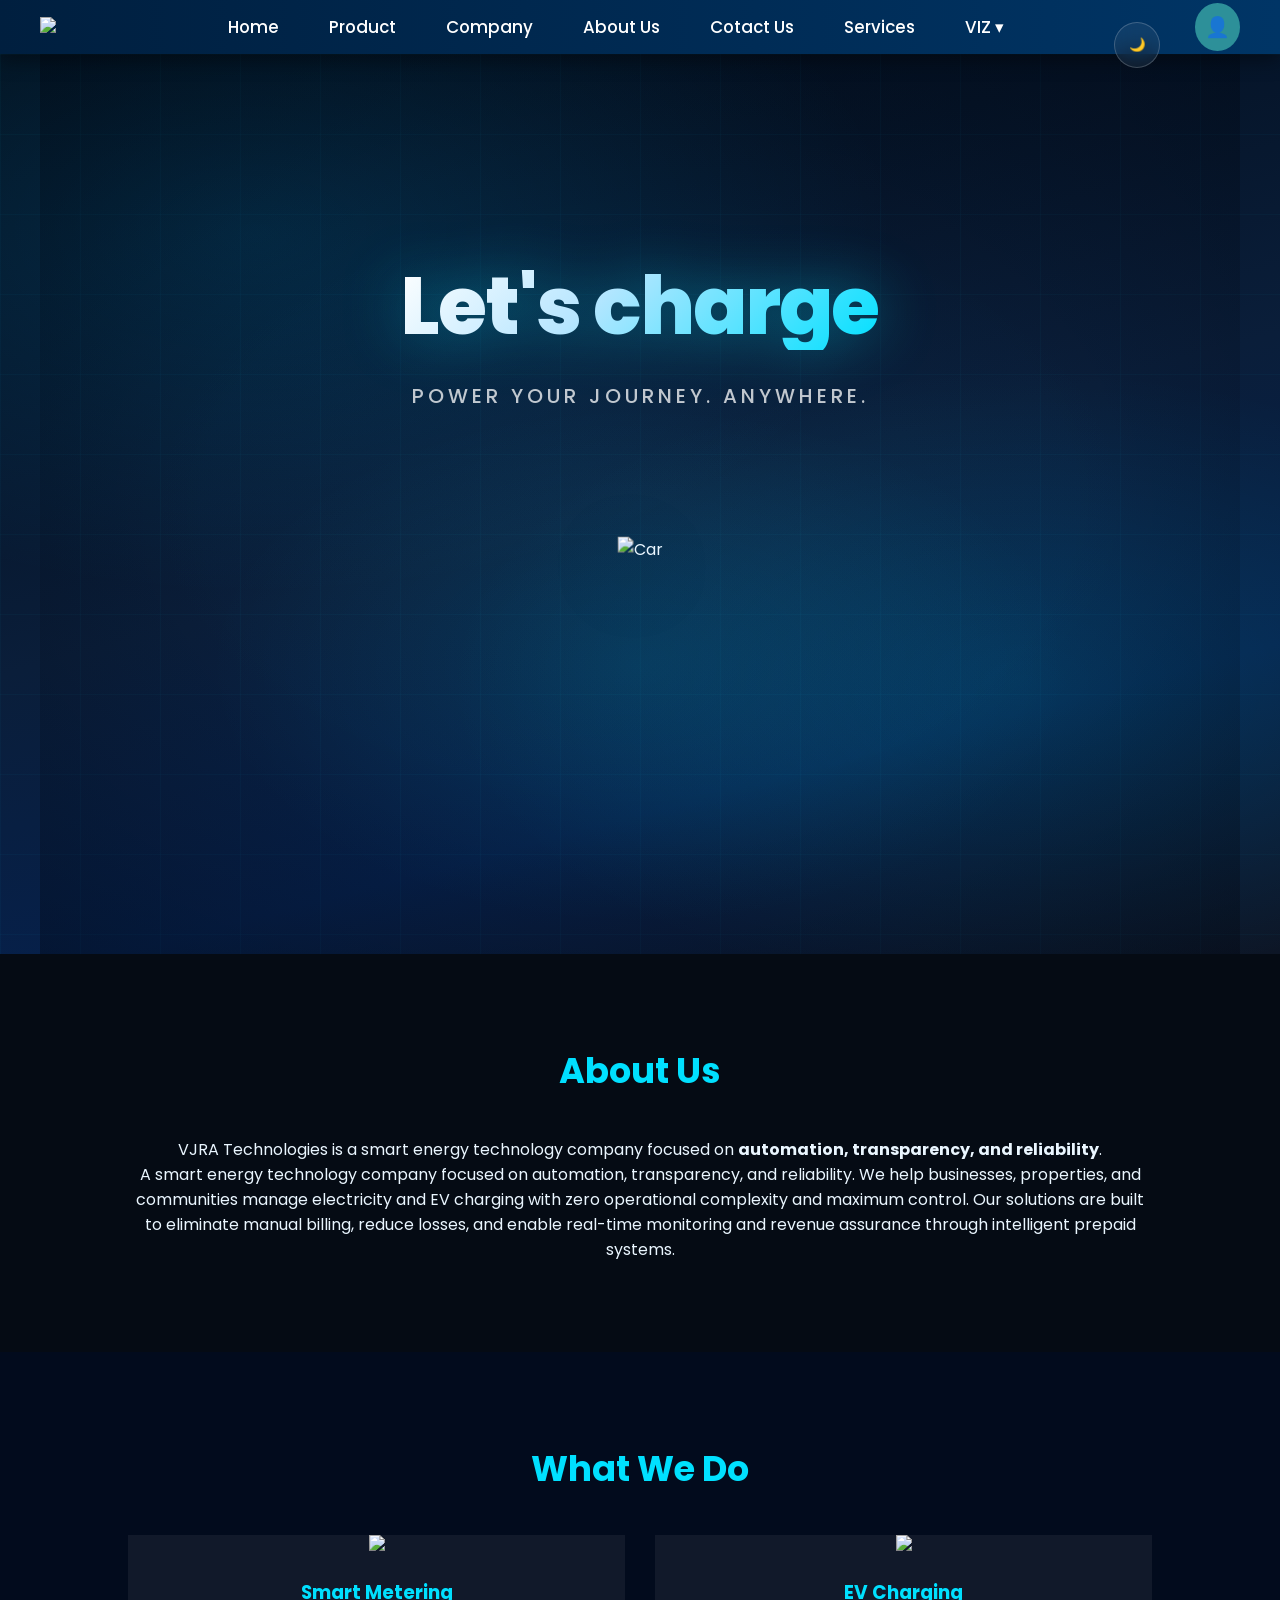
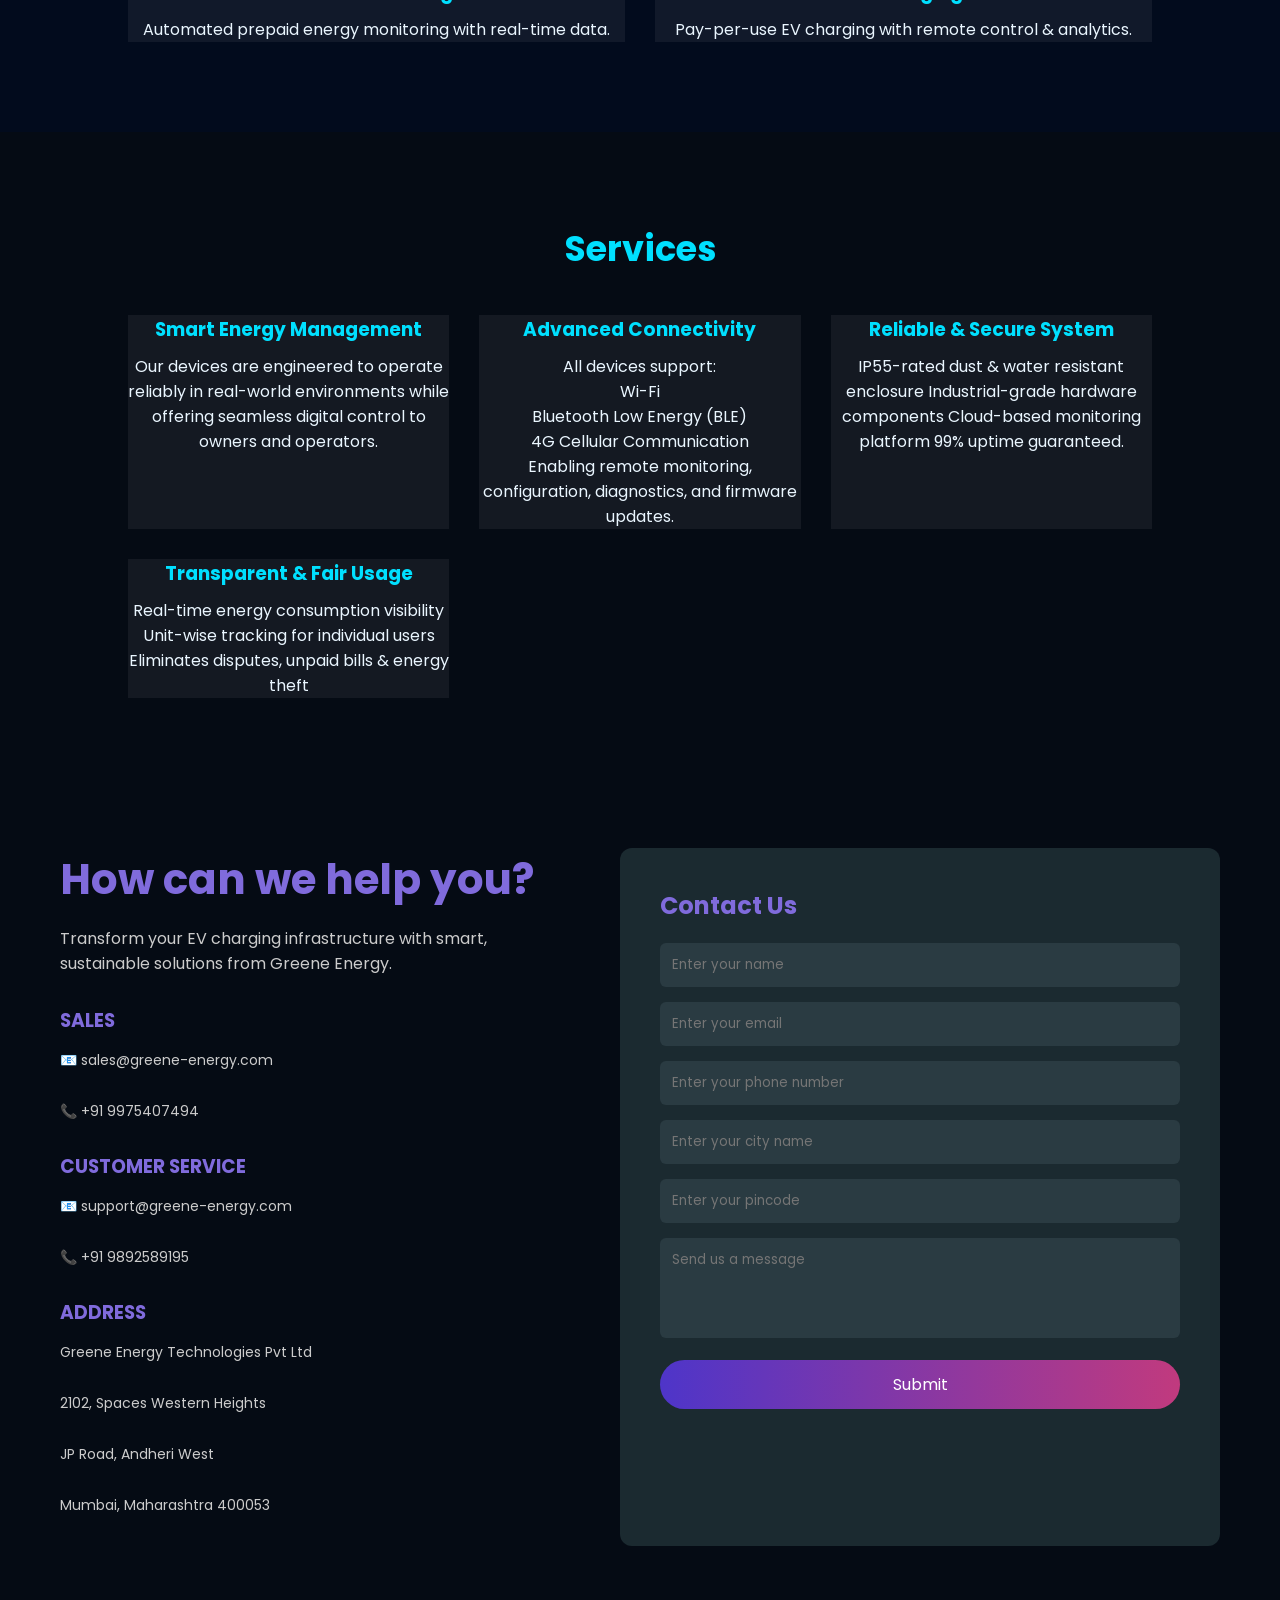
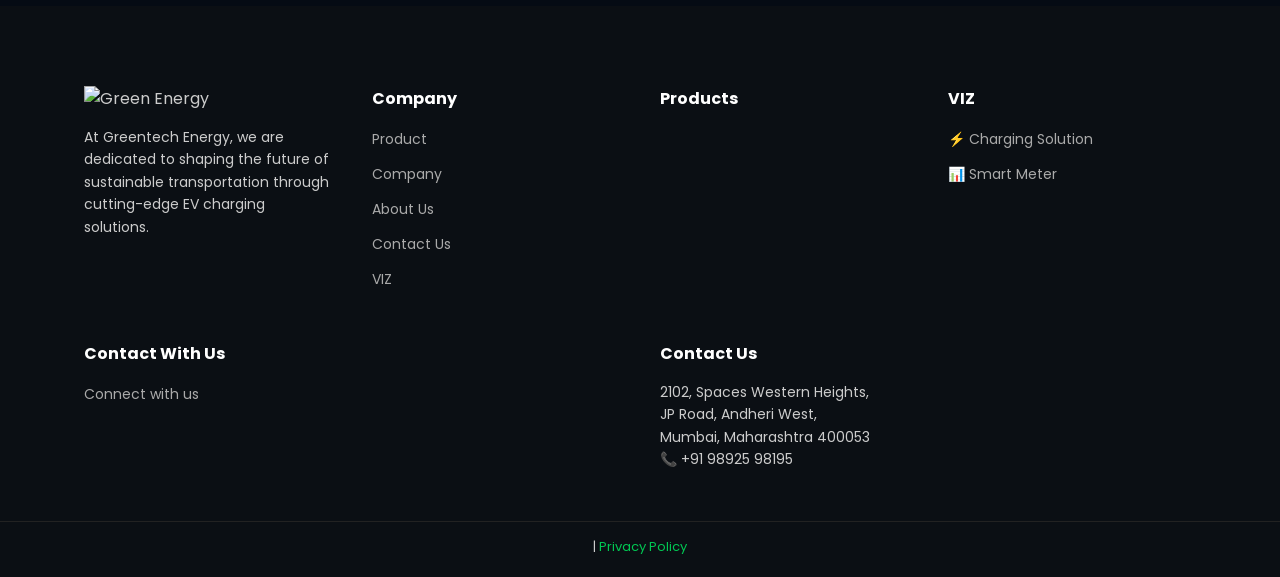
==== index.html @ e070938b "Add files via upload" ====
<!DOCTYPE html>
<html lang="en">
<head>
  <meta charset="UTF-8">
  <title>VJRA Technologies</title>
  <meta name="viewport" content="width=device-width, initial-scale=1.0">
  
  <link href="https://fonts.googleapis.com/css2?family=Poppins:wght@300;400;600;700&display=swap" rel="stylesheet">
  <link rel="stylesheet" href="style.css">
</head>
<body>

<!-- HERO -->
<nav class="navbar">
  <div class="nav-left">
    <a href="index.html"><img src="./assets/logo.png" class="logo" > </a>

    <!-- MENU MOVED INSIDE nav-left -->
    <ul class="nav-menu">
      <li><a href="index.html">Home</a></li>
      <li><a href="product.html">Product</a></li>
      <li><a href="#">Company</a></li>
      <li><a href="#about">About Us</a></li>
      <li><a href="#contact">Cotact Us</a></li>
      <li><a href="#services">Services</a></li>

      <li class="dropdown">
        <span class="drop-btn">VIZ ▾</span>
        <ul class="dropdown-menu">
          <li><a href="#card">⚡ Charging Solution</a></li>
          <li><a href="#card">📊 Smart Meter</a></li>
        </ul>
      </li>
    </ul>
    <!-- MOBILE HAMBURGER -->
    <div class="mobile-hamburger" id="hamburger">
      <span></span>
      <span></span>
      <span></span>
    </div>

  </div>

    <!-- THEME TOGGLE -->
  <button id="themeToggle" class="theme-toggle">🌙</button>

  <!-- USER -->
  <div class="user-menu">
    <span class="user-icon">👤</span>
    <div class="user-dropdown">
      <a href="login.html">🔐 Login</a>
      <a href="register.html">📝 Register</a>
    </div>
  </div>
</nav>

<!-- HERO: Car from left, stops at center, then "Let's charge" above -->
<section class="hero-charge">
  <div class="hero-charge-inner">
    <h1 class="hero-charge-text">Let's charge</h1>
    <p class="hero-charge-tagline">Power your journey. Anywhere.</p>
    <img src="./assets/bcar.png" alt="Car" class="hero-car-img">
  </div>
</section>

<!-- ABOUT -->
<section class="section animate" id="about">
  <h2>About Us</h2>
  <p>
    VJRA Technologies is a smart energy technology company focused on
    <strong>automation, transparency, and reliability</strong>.
  </p>
  <p>
    A smart energy technology company focused on automation, transparency, and reliability. We help businesses, properties, and communities manage electricity and EV charging with zero operational complexity and maximum control.
Our solutions are built to eliminate manual billing, reduce losses, and enable real-time monitoring and revenue assurance through intelligent prepaid systems.
  </p>
</section>

<!-- what we do -->
<section class="section dark animate">
  <h2>What We Do</h2>

  <div class="card-grid" id="card">

    <div class="card">
      <img src="https://cdn-icons-png.flaticon.com/512/2933/2933921.png">
      <h3>Smart Metering</h3>
      <p>Automated prepaid energy monitoring with real-time data.</p>
    </div>

    <div class="card">
      <img src="https://cdn-icons-png.flaticon.com/512/1048/1048946.png">
      <h3>EV Charging</h3>
      <p>Pay-per-use EV charging with remote control & analytics.</p>
    </div>

    

  </div>
</section>

<!-- services -->
<section class="section animate" id="services">
  <h2>Services</h2>

  <div class="card-grid">

    <div class="card glow">
      <h3>Smart Energy Management</h3>
      <p>Our devices are engineered to operate reliably in real-world environments while offering seamless digital control to owners and operators.</p>
    </div>

    <div class="card glow">
      <h3>Advanced Connectivity</h3>
      <p>All devices support:
<br>Wi-Fi<br>Bluetooth Low Energy (BLE)<br>4G Cellular Communication<br>Enabling remote monitoring, configuration, diagnostics, and firmware updates.</p>
    </div>

    <div class="card glow">
      <h3>Reliable & Secure System</h3>
      <p>IP55-rated dust & water resistant enclosure
Industrial-grade hardware components
Cloud-based monitoring platform
99% uptime guaranteed.</p>
    </div>

    <div class="card glow">
      <h3>Transparent & Fair Usage</h3>
      <p>Real-time energy consumption visibility
Unit-wise tracking for individual users
Eliminates disputes, unpaid bills & energy theft</p>
    </div>

  </div>
</section>


<section class="contact-section" id="contact">
    <div class="left">
        <h1>How can we help you?</h1>
        <p>Transform your EV charging infrastructure with smart, sustainable solutions from Greene Energy.</p>

        <div class="info-box">
            <h3>SALES</h3>
            <p>📧 sales@greene-energy.com</p>
            <p>📞 +91 9975407494</p>
        </div>

        <div class="info-box">
            <h3>CUSTOMER SERVICE</h3>
            <p>📧 support@greene-energy.com</p>
            <p>📞 +91 9892589195</p>
        </div>

        <div class="info-box">
            <h3>ADDRESS</h3>
            <p>Greene Energy Technologies Pvt Ltd</p>
            <p>2102, Spaces Western Heights</p>
            <p>JP Road, Andheri West</p>
            <p>Mumbai, Maharashtra 400053</p>
        </div>
    </div>

    <div class="right">
        <h2>Contact Us</h2>
        <form>
            <input type="text" placeholder="Enter your name">
            <input type="email" placeholder="Enter your email">
            <input type="text" placeholder="Enter your phone number">
            <input type="text" placeholder="Enter your city name">
            <input type="text" placeholder="Enter your pincode">
            <textarea placeholder="Send us a message"></textarea>
            <button type="submit">Submit</button>
        </form>
    </div>
</section>


<!-- footer -->
 <footer class="footer">
  <div class="footer-container">

    <!-- Company Info -->
    <div class="footer-col">
      <img src="logo.png" alt="Green Energy" class="footer-logo">
      <p>
        At Greentech Energy, we are dedicated to shaping the future of sustainable
        transportation through cutting-edge EV charging solutions.
      </p>
    </div>

    <!-- Company Links -->
    <div class="footer-col">
      <h4>Company</h4>
      <ul>
        <li><a href="#">Product</a></li>
        <li><a href="#">Company</a></li>
        <li><a href="./index.html">About Us</a></li>
        <li><a href="./contactus.html">Contact Us</a></li>
        <li><a href="#">VIZ</a></li>
      </ul>
    </div>

    <!-- Products -->
    <div class="footer-col">
      <h4>Products</h4>
      
    </div>

    <!-- Charging Solutions -->
    <div class="footer-col">
      <h4>VIZ</h4>
      <ul>
        <li><a href="#">⚡ Charging Solution</a></li>
          <li><a href="#">📊 Smart Meter</a></li>
      </ul>
    </div>

    <!-- Partner -->
    <div class="footer-col">
      <h4>Contact With Us</h4>
      <ul>
        <li><a href="./contactus.html">Connect with us</a></li>
      </ul>
    </div> 

    <!-- Contact -->
    <div class="footer-col">
      <h4>Contact Us</h4>
      <p>
        2102, Spaces Western Heights,<br>
        JP Road, Andheri West,<br>
        Mumbai, Maharashtra 400053
      </p>
      <p>📞 +91 98925 98195</p>

      
    </div>

  </div>

  <div class="footer-bottom">
    <p>| <a href="#">Privacy Policy</a></p>
  </div>
</footer>

<script src="script.js"></script>
<script src="navbar.js"></script>
</body>
</html>
---- style.css ----
/* ===== THEME VARIABLES ===== */
:root{
  --bg-main: #050b14;
  --bg-secondary: #020b1d;
  --bg-card: rgba(255,255,255,0.06);
  --text-main: #eaf6ff;
  --accent: #00e0ff;
  --nav-bg: linear-gradient(90deg,#001f3f,#003566);
  --nav-text: #ffffff;
  --footer-bg: #0b0f14;
  --footer-text: #ccc;
  --footer-heading: #ffffff;
  --footer-link: #aaa;
  --footer-link-hover: #00c853;
  --footer-border: #222;
  --contact-bg: transparent;
  --contact-text: #ccc;
  --contact-heading: #806bdc;
  --contact-box-bg: #1b2a30;
  --contact-input-bg: #2a3b42;
  --contact-input-text: #ffffff;
}


body.light{
  --bg-main: #f4f6f8;
  --bg-secondary: #ffffff;
  --bg-card: #ffffff;
  --text-main: #111111;
  --accent: #2d7ef7;
  --nav-bg: #ffffff;
  --nav-text: #111111;
  --footer-bg: #f1f3f5;
  --footer-text: #333;
  --footer-heading: #111;
  --footer-link: #555;
  --footer-link-hover: #2d7ef7;
  --footer-border: #ddd;
  --contact-bg: #f4f6f8;
  --contact-text: #444;
  --contact-heading: #2d7ef7;
  --contact-box-bg: #ffffff;
  --contact-input-bg: #eef2f6;
  --contact-input-text: #111111;

}
*{
  margin:0;
  padding:0;
  box-sizing:border-box;
  font-family:'Poppins',sans-serif;
}

body{
  background: var(--bg-main);
  color: var(--text-main);
}


/* HERO */
.hero{
  height:100vh;
  background:linear-gradient(135deg,#020b1d,#06204a);
}

.navbar{
  position: sticky;
  top: 0;
  z-index: 1000;
  padding: 12px 40px;
  display: flex;
  align-items: center;
  justify-content: space-between;
  background: var(--nav-bg);
   box-shadow: 0 6px 20px rgba(0,0,0,0.4);
}         

  
.nav-left{
  display:flex;
  align-items:center;
  gap:150px;   /* clean spacing between logo & menu */
}


/* LOGO */
.logo{
  height:60px;   /* reduced */
}
.nav-menu{
  list-style:none;
  display:flex;
  gap:50px;
  margin-left:22px;   
  align-items:center;
}

/* LINKS */

.nav-menu li a,
.drop-btn{
  color: var(--nav-text);
  text-decoration: none;
 font-size:1.05rem;
  font-weight:500;
 padding:8px 0; 
  transition:color 0.3s ease;
}

.nav-menu li a:hover,
.drop-btn:hover{
  color: var(--accent);
}


/* DROPDOWN */
.dropdown{
  position:relative;
}

.dropdown-menu{
  position:absolute;
  top:34px;
  left:0;
  background:rgba(0,0,0,0.75);
  backdrop-filter:blur(15px);
  border-radius:12px;
  padding:12px 0;
  width:220px;
  opacity:0;
  transform:translateY(10px);
  pointer-events:none;
  transition:0.4s ease;
}

.dropdown-menu li a{
  color: var(--nav-text);
 text-decoration:none;
}

.dropdown-menu li a:hover{
  color:#00e0ff;
}


.dropdown:hover .dropdown-menu{
  opacity:1;
  transform:translateY(0);
  pointer-events:auto;
}

/* TOGGLE BUTTON */
.theme-toggle {
  position: fixed;
  top: 22px;
  right: 120px;
  width: 46px;
  height: 46px;
  border-radius: 50%;
  background: var(--bg-card);
  backdrop-filter: blur(12px);
  border: 1px solid rgba(255,255,255,0.2);
  display: flex;
  align-items: center;
  justify-content: center;
  cursor: pointer;
  z-index: 2000;
  transition: 0.35s ease;
}

/* ICON STYLE */
.theme-toggle i {
  font-size: 20px;
  color: var(--accent);
  transition: 0.35s ease;
}

/* HOVER EFFECT */
.theme-toggle:hover {
  transform: scale(1.1);
  box-shadow: 0 0 18px rgba(0,224,255,0.6);
}

/* LIGHT MODE LOOK */
body.light .theme-toggle {
  background: #ffffff;
  border: 1px solid #ddd;
}

body.light .theme-toggle i {
  color: #2d7ef7;
}



/* USER LOGIN */
.user-menu{
  
  position:relative;
}

.user-icon{
  font-size:20px;
  cursor:pointer;
  color: var(--accent);
                 /* HIGH contrast */
  background:rgb(45, 144, 153);
  padding:10px;
  border-radius:50%;
  transition:0.3s ease;
}

.user-icon:hover{
  background:rgba(0,224,255,0.35);
  transform:scale(1.1);
}


.user-dropdown{
  position:absolute;
  right:0;
  top:38px;
  background:rgba(0, 0, 0, 0.75);
  backdrop-filter:blur(15px);
  border-radius:14px;
  padding:10px 0;
  width:160px;
  opacity:0;
  transform:scale(0.9);
  pointer-events:none;
  transition:0.35s ease;
}

.user-dropdown a{
  display:block;
  padding:10px 20px;
  color:#fff;
  text-decoration:none;
}

.user-dropdown a:hover{
  background:rgba(0,224,255,0.15);
}

/* ACTIVE LOGIN */
.user-menu.active .user-dropdown {
  opacity: 1;
  transform: scale(1);
  pointer-events: auto;
}

/* ================= HERO CAROUSEL ================= */
.hero-carousel {
  position: relative;
  height: 100vh;               /* Full immersive view */
  overflow: hidden;
  background: #000;
}

/* HERO: Car from left → center, then "Let's charge" above */
.hero-charge {
  position: relative;
  height: 100vh;
  min-height: 400px;
  background:
    linear-gradient(165deg, #030d1a 0%, #051428 25%, #0a1e3a 50%, #06204a 75%, #0d1525 100%);
  overflow: hidden;
  display: flex;
  align-items: center;
  justify-content: center;
}

/* Subtle grid texture */
.hero-charge::before {
  content: "";
  position: absolute;
  inset: 0;
  background-image:
    linear-gradient(rgba(0, 224, 255, 0.03) 1px, transparent 1px),
    linear-gradient(90deg, rgba(0, 224, 255, 0.03) 1px, transparent 1px);
  background-size: 80px 80px;
  pointer-events: none;
}

/* Soft glowing orbs */
.hero-charge::after {
  content: "";
  position: absolute;
  inset: 0;
  background:
    radial-gradient(ellipse 100% 80% at 20% 20%, rgba(0, 180, 255, 0.15) 0%, transparent 50%),
    radial-gradient(ellipse 90% 70% at 80% 70%, rgba(0, 224, 255, 0.12) 0%, transparent 50%),
    radial-gradient(ellipse 70% 60% at 50% 50%, rgba(34, 120, 180, 0.08) 0%, transparent 55%);
  pointer-events: none;
}

/* Extra glow layer – animated pulse (behind content) */
.hero-charge .hero-charge-inner::before {
  content: "";
  position: absolute;
  width: 120%;
  height: 120%;
  left: -10%;
  top: -10%;
  background: radial-gradient(ellipse 50% 40% at 50% 65%, rgba(0, 224, 255, 0.1) 0%, transparent 60%);
  pointer-events: none;
  z-index: 0;
  animation: heroGlowPulse 8s ease-in-out infinite;
}

@keyframes heroGlowPulse {
  0%, 100% { opacity: 0.7; transform: scale(1); }
  50% { opacity: 1; transform: scale(1.05); }
}

.hero-charge-inner {
  position: relative;
  width: 100%;
  height: 100%;
  max-width: 1200px;
  display: flex;
  flex-direction: column;
  align-items: center;
  justify-content: center;
  z-index: 1;
}

/* Vignette – darken edges for focus */
.hero-charge-inner::after {
  content: "";
  position: absolute;
  inset: 0;
  background: radial-gradient(ellipse 90% 80% at 50% 50%, transparent 40%, rgba(0, 5, 15, 0.5) 100%);
  pointer-events: none;
  z-index: 0;
}

.hero-charge-inner .hero-charge-text,
.hero-charge-inner .hero-charge-tagline,
.hero-charge-inner .hero-car-img {
  position: absolute;
  z-index: 2;
}

/* Car: starts left, drives to center and stops */
.hero-car-img {
  position: absolute;
  left: 50%;
  top: 55%;
  transform: translate(-50%, -50%);
  max-height: 50vh;
  width: auto;
  object-fit: contain;
  filter: drop-shadow(0 20px 40px rgba(0, 0, 0, 0.4));
  animation: carDriveToCenter 2.5s cubic-bezier(0.22, 1, 0.36, 1) forwards;
}

@keyframes carDriveToCenter {
  0% {
    left: -25%;
    transform: translate(-50%, -50%);
    opacity: 0.9;
  }
  75% {
    left: 50%;
    transform: translate(-50%, -50%);
    opacity: 1;
  }
  85% {
    left: 50%;
    transform: translate(-50%, -50%) scale(1.02);
    opacity: 1;
  }
  100% {
    left: 50%;
    transform: translate(-50%, -50%) scale(1);
    opacity: 1;
  }
}

/* "Let's charge" – above the car, appears after car stops */
.hero-charge-text {
  position: absolute;
  left: 50%;
  top: 28%;
  transform: translate(-50%, -50%);
  margin: 0;
  font-size: clamp(3rem, 7vw, 5rem);
  font-weight: 800;
  letter-spacing: -0.02em;
  line-height: 1.1;
  background: linear-gradient(135deg, #fff 0%, #b8e6ff 40%, #00e0ff 100%);
  -webkit-background-clip: text;
  -webkit-text-fill-color: transparent;
  background-clip: text;
  text-shadow: none;
  filter: drop-shadow(0 0 30px rgba(0, 224, 255, 0.4));
  opacity: 0;
  animation: textReveal 1s ease-out 2.2s forwards;
}

.hero-charge-tagline {
  position: absolute;
  left: 50%;
  top: 38%;
  transform: translate(-50%, -50%);
  margin: 0;
  font-size: clamp(1rem, 2vw, 1.25rem);
  font-weight: 500;
  letter-spacing: 0.2em;
  text-transform: uppercase;
  color: rgba(255, 255, 255, 0.75);
  opacity: 0;
  animation: textReveal 0.8s ease-out 2.6s forwards;
}

@keyframes textReveal {
  from {
    opacity: 0;
    transform: translate(-50%, -45%);
  }
  to {
    opacity: 1;
    transform: translate(-50%, -50%);
  }
}

@media (max-width: 768px) {
  .hero-car-img {
    max-height: 42vh;
    top: 58%;
  }
  .hero-charge-text {
    top: 26%;
    font-size: clamp(2.25rem, 9vw, 3rem);
  }
  .hero-charge-tagline {
    top: 36%;
    font-size: 0.85rem;
    letter-spacing: 0.15em;
  }
}

/* Legacy hero (scroll-wrap) – kept for script compatibility if needed */
.scroll-wrap {
  height: 200vh;
}

.hero {
  position: sticky;
  top: 0;
  height: 100vh;
  overflow: hidden;
}

/* Panels */
.panel {
  position: absolute;
  top: 0;
  height: 100%;
  overflow: hidden;
  transition: none;
}

.panel img {
  width: 100%;
  height: 100%;
  object-fit: cover;
}

/* Initial split */
.fossil {
  left: 0;
  width: 50%;
  z-index: 2;
}

.green {
  right: 0;
  width: 50%;
  z-index: 1;
}


/* Text */
.caption {
  position: absolute;
  bottom: 12%;
  max-width: 360px;
  color: #fff;
}

.caption.left {
  left: 8%;
  color:rgb(15, 168, 210); /* Purple text color */

}

.caption.right {
  right: 8%;
  text-align: right;
}

.caption h1 {
  font-size: 3.2rem;
   
}

.caption p {
  opacity: 0.85;
  margin-top: 8px;
  color:white; /* Purple text color */
}

.caption.right h1 {
 font-size: 50px;
  font-weight: 900;
  color: #048117; /* cool blue */
  text-shadow:
    0 0 10px rgba(111,168,255,0.6),
    0 0 20px rgba(111,168,255,0.4);
}



/* Next section */
.after {
  height: 100vh;
  background: #f4f4f4;
  color: #000;
  display: flex;
  align-items: center;
  justify-content: center;
}


/* REMOVE DARK BOX FROM GREEN ENERGY TEXT */
.green .caption {
  background: none !important;
  padding: 0 !important;
  border-radius: 0 !important;
  box-shadow: none !important;
}

/* BUTTON */
.btn-primary {
  display: inline-block;
  padding: 14px 34px;
  background: #00d1ff;
  color: #00111f;
  text-decoration: none;
  font-weight: 600;
  border-radius: 30px;
  transition: 0.3s ease;
}

.btn-primary:hover {
  background: #ffffff;
  transform: translateY(-2px);
}

/* FADE-UP ANIMATION */
@keyframes fadeUp {
  from {
    opacity: 0;
    transform: translateY(-40%);
  }
  to {
    opacity: 1;
    transform: translateY(-50%);
  }
}

/* ================= DOTS ================= */
.carousel-dots {
  position: absolute;
  bottom: 32px;
  left: 50%;
  transform: translateX(-50%);
  z-index: 10;
}

.carousel-dots .dot {
  height: 10px;
  width: 10px;
  background: rgba(255,255,255,0.4);
  border-radius: 50%;
  display: inline-block;
  margin: 0 6px;
  transition: 0.3s;
}

.carousel-dots .dot.active {
  background: #00d1ff;
  transform: scale(1.3);
}

/* ================= SCROLL INDICATOR ================= */
.scroll-indicator {
  position: absolute;
  bottom: -90px;
  left: 50%;
  transform: translateX(-50%);
}

.scroll-indicator span {
  width: 22px;
  height: 36px;
  border: 2px solid #fff;
  border-radius: 20px;
  display: block;
  position: relative;
}

.scroll-indicator span::after {
  content: "";
  width: 4px;
  height: 8px;
  background: #fff;
  position: absolute;
  left: 50%;
  top: 6px;
  transform: translateX(-50%);
  border-radius: 4px;
  animation: scrollDown 1.5s infinite;
}

@keyframes scrollDown {
  0% { opacity: 0; top: 6px; }
  50% { opacity: 1; }
  100% { opacity: 0; top: 20px; }
}

/* ================= SMOOTH SCROLL ================= */
html {
  scroll-behavior: auto;
}

#contact {
  scroll-margin-top: 100px; /* navbar offset */
}

 /* ================= RESPONSIVE ================= */ 
@media (max-width: 768px) {
  .carousel-content {
    left: 20px;
    max-width: 90%;
  }

  .carousel-content h1 {
    font-size: 2.4rem;
  }

  .carousel-content p {
    font-size: 1rem;
  } 

}


/* SECTION */
.section{
  padding:90px 10%;
  text-align:center;
}

.section h2{
  font-size:2.2rem;
  margin-bottom:40px;
  color: var(--accent);

}

.section.dark{
  background: var(--bg-secondary);
}


/* CARDS */
.card-grid{
  display:grid;
  grid-template-columns:repeat(auto-fit,minmax(260px,1fr));
  gap:30px;
}

.card{
  background: var(--bg-card);
  position: relative;      /* 🔥 REQUIRED */
  overflow: hidden;  
}

.card img{
  width:60px;
  margin-bottom:20px;
}

.card h3{
  color: var(--accent);

  margin-bottom:10px;
}

.card:hover{
  transform:translateY(-12px) scale(1.03);
  box-shadow:0 0 40px rgba(0,224,255,0.4);
}

/* GLOW EFFECT */
.glow::before{
  content:'';
  position:absolute;
  inset:-2px;
  background:linear-gradient(45deg,#00e0ff,#4facfe,#00e0ff);
  z-index:-1;
  filter:blur(15px);
  opacity:0;
  transition:0.4s;
}

.glow:hover::before{
  opacity:1;
}


/* ANIMATION */
.animate{
  opacity:0;
  transform:translateY(40px);
  transition:1s;
}

.animate.show{
  opacity:1;
  transform:translateY(0);
}

/* Contact Section */
.contact-section {
    display: flex;
    padding: 60px;
    gap: 40px;
    background: var(--contact-bg);
    color: var(--contact-text);
}

.left {
    flex: 1;
}

.left h1 {
    font-size: 42px;
    color: #806bdc;
    color: var(--contact-heading);
}

.left p {
    margin: 15px 0 30px;
    color: #ccc;
    color: var(--contact-text);
}

.info-box {
    margin-bottom: 25px;
    
}

.info-box h3 {
    color: #806bdc;
    margin-bottom: 8px;
    color: var(--contact-heading);
}

.info-box p {
    font-size: 14px;
    color: #ddd;
    color: var(--contact-text);
}

/* Form */
.right {
    flex: 1;
    background: #1b2a30;
    padding: 40px;
    border-radius: 12px;
    background: var(--contact-box-bg);
}

.right h2 {
    color: #806bdc;
    margin-bottom: 20px;
}

form input,
form textarea {
    width: 100%;
    padding: 12px;
    margin-bottom: 15px;
    border: none;
    border-radius: 6px;
    background: #2a3b42;
    color: #fff;
    background: var(--contact-input-bg);
  color: var(--contact-input-text);
}

form textarea {
    resize: none;
    height: 100px;
}

form button {
    width: 100%;
    padding: 12px;
    border: none;
    border-radius: 25px;
    background: linear-gradient(90deg, #4e35c9, #c13a7e);
    color: #fff;
    font-size: 16px;
    cursor: pointer;
}

/* Responsive */
@media (max-width: 900px) {
    .contact-section {
        flex-direction: column;
    }

    header {
        flex-direction: column;
        gap: 10px;
    }
}

/* footer */
.footer {
  background-color: #0b0f14;
  color: #ccc;
  padding: 60px 0 20px;
  font-family: Arial, sans-serif;
  background-color: var(--footer-bg);
  color: var(--footer-text);
}

.footer-container {
  width: 90%;
  margin: auto;
  display: flex;
  flex-wrap: wrap;
  justify-content: space-between;

}

.footer-col {
  flex: 1 1 200px;
  margin: 20px;
}

.footer-logo {
  width: 140px;
  margin-bottom: 15px;
}

.footer-col h4 {
  color: #fff;
  margin-bottom: 15px;
  font-size: 16px;
  color: var(--footer-heading);

}

.footer-col p {
  font-size: 14px;
  line-height: 1.6;
  color: var(--footer-text);
}

.footer-col ul {
  list-style: none;
  padding: 0;
}

.footer-col ul li {
  margin-bottom: 10px;
   color: var(--footer-link);
}

.footer-col ul li a {
  color: #aaa;
  text-decoration: none;
  font-size: 14px;
}

.footer-col ul li a:hover {
  color: #00c853;
  color: var(--footer-link-hover);
}


.footer-bottom {
  text-align: center;
  border-top: 1px solid #222;
  margin-top: 30px;
  padding-top: 15px;
  font-size: 13px;
  border-top: 1px solid var(--footer-border);
  color: var(--footer-text);
}

.footer-bottom a {
  color: #00c853;
  text-decoration: none;
  color: var(--footer-link-hover);
}


/* ==============product page============== */
 /* add to cart icon */
 .floating-cart-wrapper{
  position:fixed;
  bottom:30px;
  right:30px;
  z-index:999;
}

/* MAIN BUTTON */
.floating-cart{
  width:62px;
  height:62px;
  border-radius:50%;
  border:none;
  background: linear-gradient(145deg, #0ea5e9, #0284c7);
  color:#fff;
  font-size:24px;
  cursor:pointer;
  display:flex;
  align-items:center;
  justify-content:center;

  box-shadow:
    0 15px 40px rgba(0,150,255,0.6),
    inset 0 0 12px rgba(255,255,255,0.15);

  transition: all 0.3s ease;
  animation: pulse 2.5s infinite;
}

/* HOVER */
.floating-cart:hover{
  transform: translateY(-5px) scale(1.08);
  box-shadow:
    0 20px 55px rgba(0,180,255,0.9),
    inset 0 0 18px rgba(255,255,255,0.25);
}

/* CLICK */
.floating-cart:active{
  transform: scale(0.9);
}

/* CART COUNT BADGE */
.cart-badge{
  position:absolute;
  top:-6px;
  right:-6px;
  width:22px;
  height:22px;
  background:#ef4444;
  color:#fff;
  font-size:12px;
  font-weight:600;
  border-radius:50%;
  display:flex;
  align-items:center;
  justify-content:center;
  box-shadow:0 4px 12px rgba(0,0,0,0.5);
}

/* PULSE ANIMATION */
@keyframes pulse{
  0%{
    box-shadow:0 0 0 0 rgba(0,198,255,0.6);
  }
  70%{
    box-shadow:0 0 0 18px rgba(0,198,255,0);
  }
  100%{
    box-shadow:0 0 0 0 rgba(0,198,255,0);
  }
}



/* HERO */

.hero-bg{
  width:100%;
  height:60vh;
  background-image: url("./assets/ev-graphic.png.png"); /* your image path */
  background-size: cover;
  background-position: center;
  background-repeat: no-repeat;
  position: relative;
  display: flex;
  align-items: center;
  padding-left: 80px;
}

/* Optional overlay for better text readability */
.hero-bg::before{
  content:"";
  position:absolute;
  top:0;
  left:0;
  width:100%;
  height:100%;
  background: rgba(0,40,80,0.35);
}

.hero-content{
  position: relative;
  max-width: 500px;
  color: #ffffff;
}

.hero-content h1{
  font-size: 48px;
  font-weight: 700;
  margin-bottom: 12px;
}

.hero-content p{
  font-size: 18px;
  color: #dcefff;
}


/* TABS */
.tabs{
  display:flex;
  justify-content:center;
  gap:50px;
  background:#fff;
  padding:22px;
}

.tabs button{
  background:none;
  border:none;
  font-size:16px;
  cursor:pointer;
  color:#555;
  position:relative;
}

.tabs button.active{
  color:#2dff57;
  font-weight:600;
}

.tabs button.active::after{
  content:"";
  position:absolute;
  left:0;
  bottom:-10px;
  width:100%;
  height:3px;
  background:#2dff57;
}

/* FILTER BAR */
.filters{
  display:flex;
  justify-content:space-between;
  align-items:center;
  padding:30px 60px;
  background:#f7f7f7;
}

.filter-btn{
  padding:10px 16px;
  border-radius:10px;
  border:none;
  background:#fff;
  cursor:pointer;
  box-shadow:0 2px 10px rgba(0,0,0,0.1);
}

.filters input{
  width:40%;
  padding:12px 18px;
  border-radius:25px;
  border:1px solid #ddd;
  outline:none;
}

.filters select{
  padding:12px 16px;
  border-radius:10px;
  border:1px solid #ddd;
}


/* ================= MOBILE NAVBAR ================= */
.mobile-hamburger{
  display:none;
  flex-direction:column;
  gap:6px;
  cursor:pointer;
}

.mobile-hamburger span{
  width:26px;
  height:3px;
  background: var(--nav-text);
  border-radius:3px;
  transition:0.3s ease;
}

/* HAMBURGER ANIMATION */
.mobile-hamburger.active span:nth-child(1){
  transform:translateY(9px) rotate(45deg);
}
.mobile-hamburger.active span:nth-child(2){
  opacity:0;
}
.mobile-hamburger.active span:nth-child(3){
  transform:translateY(-9px) rotate(-45deg);
}

/* ================= MOBILE VIEW ================= */
@media (max-width: 900px){

  .mobile-hamburger{
    display:flex;
  }

  /* hide desktop menu */
  .nav-menu{
    position:fixed;
    top:80px;
    left:-100%;
    width:100%;
    height:calc(100vh - 80px);
    background: var(--bg-secondary);
    flex-direction:column;
    gap:24px;
    padding:30px 20px;
    transition:0.4s ease;
    z-index:999;
  }

  .nav-menu.active{
    left:0;
  }

  .nav-menu li a,
  .drop-btn{
    font-size:1.2rem;
  }

  /* 🔴 HIDE USER ICON ON MOBILE */
  .user-menu{
    display:none;
  }

  /* 🔴 HIDE THEME TOGGLE ON MOBILE */
  .theme-toggle{
    display:none;
  }

  /* NAV ALIGN */
  .navbar{
    padding:12px 20px;
  }

  .nav-left{
    gap:20px;
  }
}
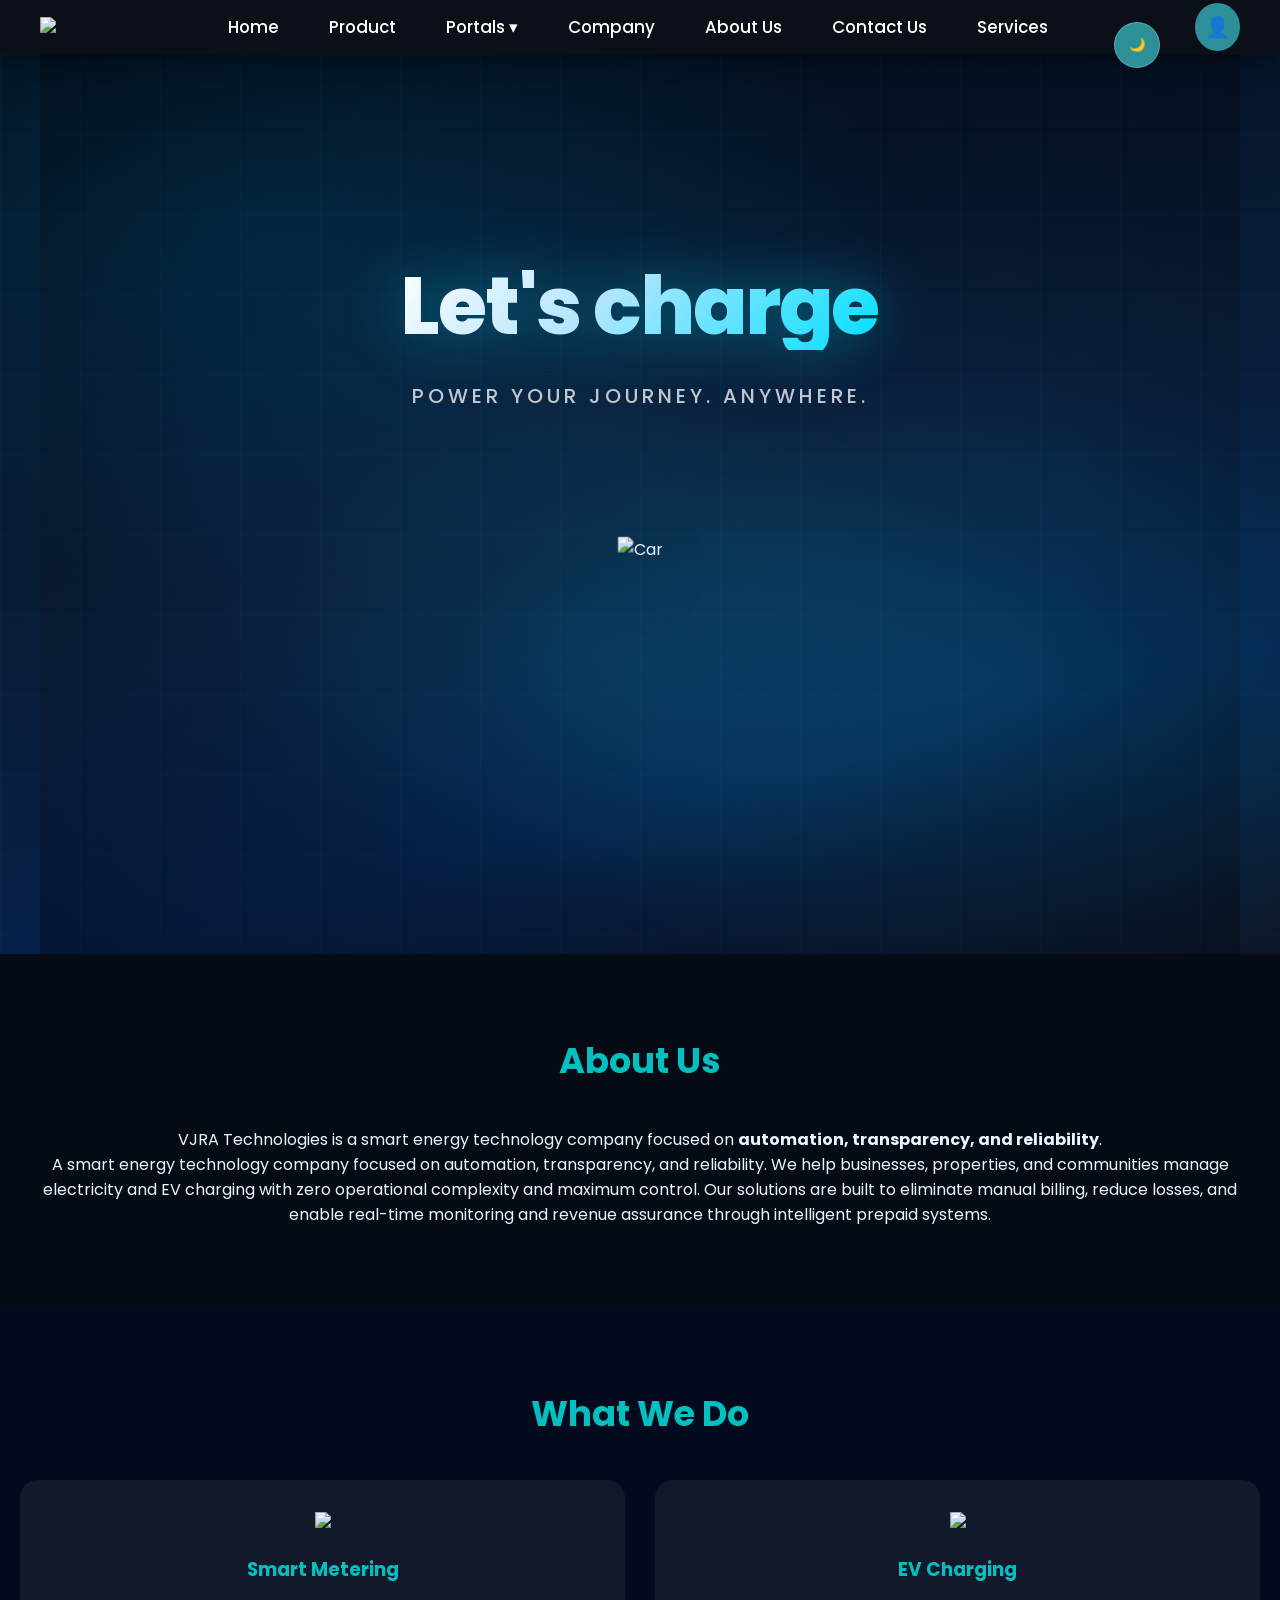
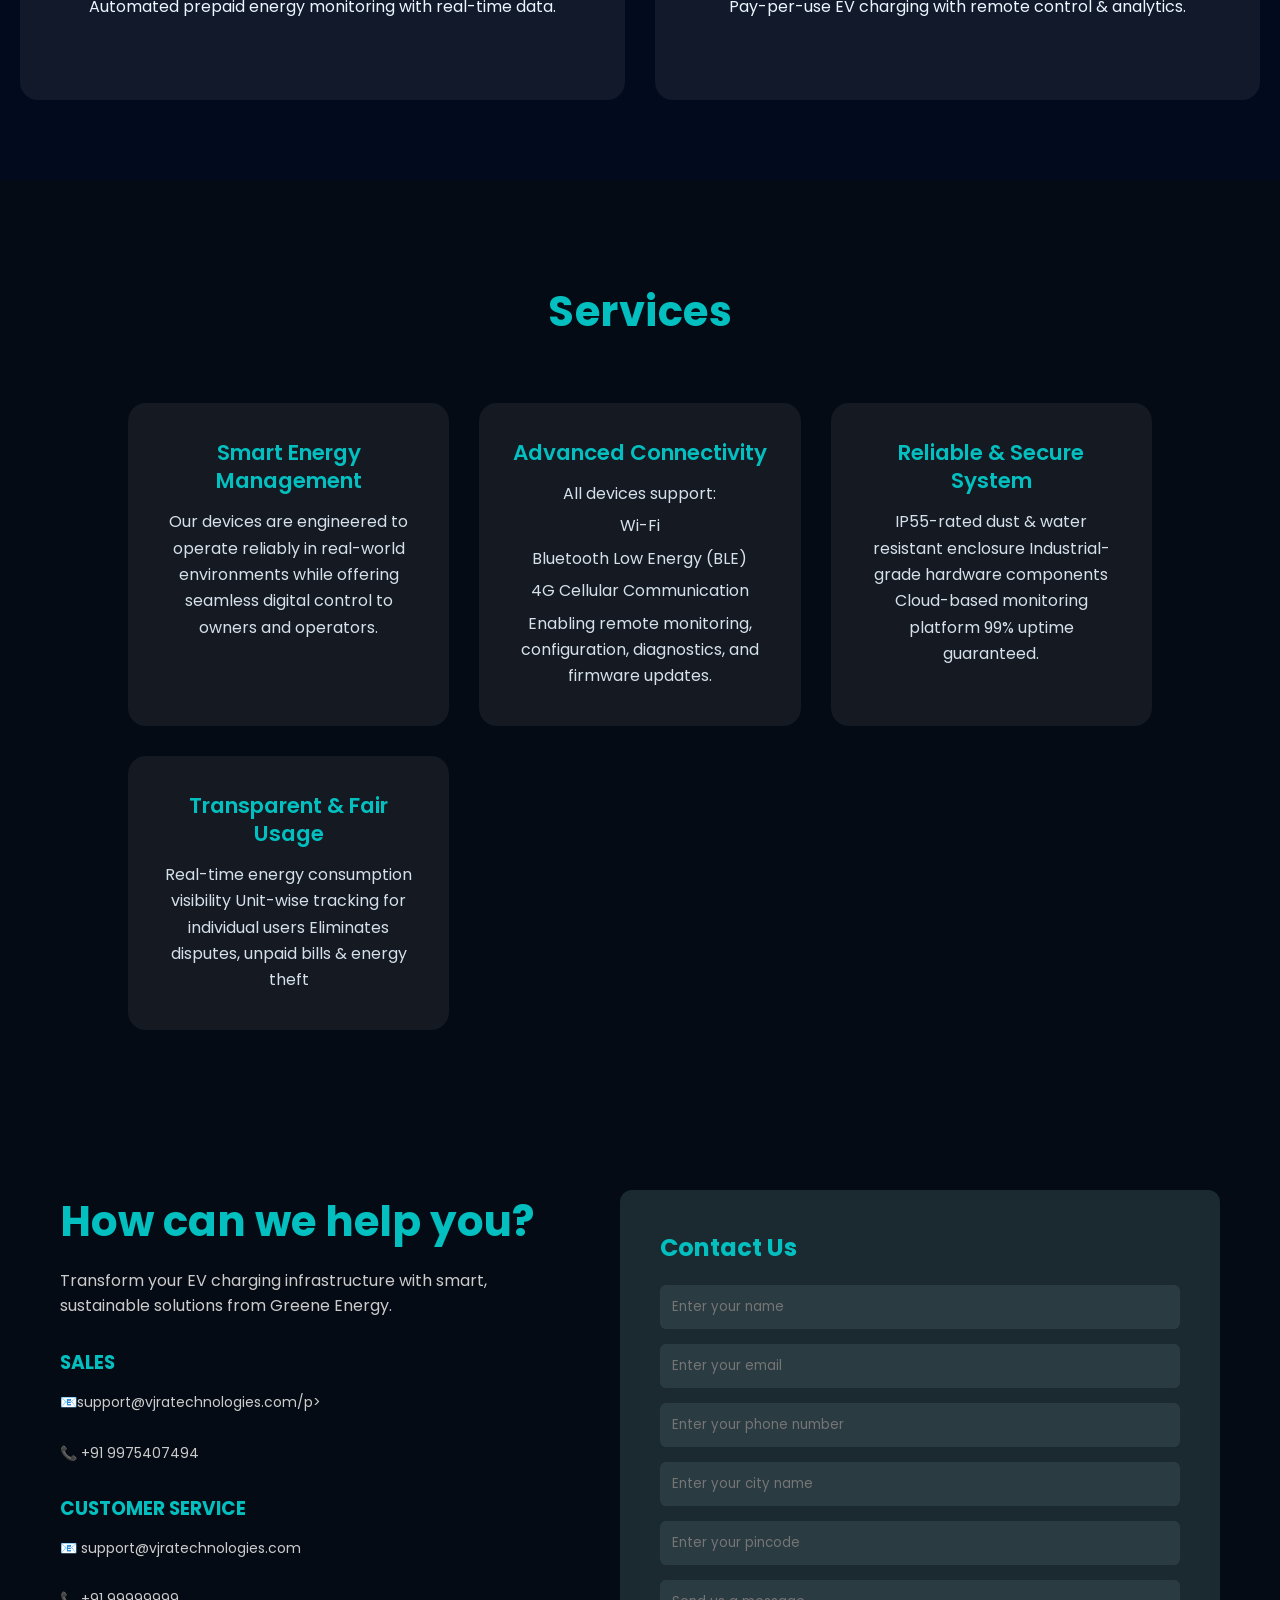
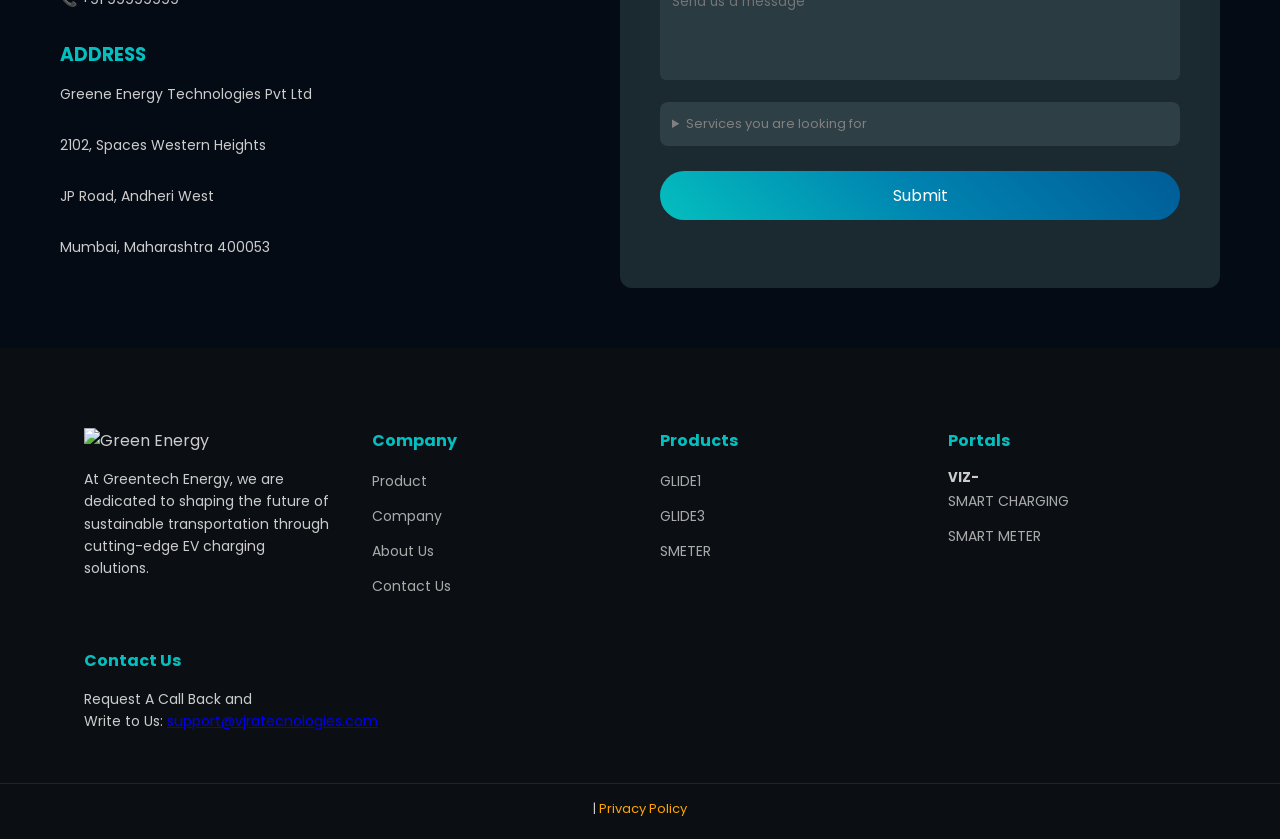
==== commit a26bf49b: "Add files via upload" ====
--- a/index.html
+++ b/index.html
@@ -1,250 +1,309 @@
-<!DOCTYPE html>
-<html lang="en">
-<head>
-  <meta charset="UTF-8">
-  <title>VJRA Technologies</title>
-  <meta name="viewport" content="width=device-width, initial-scale=1.0">
-  
-  <link href="https://fonts.googleapis.com/css2?family=Poppins:wght@300;400;600;700&display=swap" rel="stylesheet">
-  <link rel="stylesheet" href="style.css">
-</head>
-<body>
-
-<!-- HERO -->
-<nav class="navbar">
-  <div class="nav-left">
-    <a href="index.html"><img src="./assets/logo.png" class="logo" > </a>
-
-    <!-- MENU MOVED INSIDE nav-left -->
-    <ul class="nav-menu">
-      <li><a href="index.html">Home</a></li>
-      <li><a href="product.html">Product</a></li>
-      <li><a href="#">Company</a></li>
-      <li><a href="#about">About Us</a></li>
-      <li><a href="#contact">Cotact Us</a></li>
-      <li><a href="#services">Services</a></li>
-
-      <li class="dropdown">
-        <span class="drop-btn">VIZ ▾</span>
-        <ul class="dropdown-menu">
-          <li><a href="#card">⚡ Charging Solution</a></li>
-          <li><a href="#card">📊 Smart Meter</a></li>
-        </ul>
-      </li>
-    </ul>
-    <!-- MOBILE HAMBURGER -->
-    <div class="mobile-hamburger" id="hamburger">
-      <span></span>
-      <span></span>
-      <span></span>
-    </div>
-
-  </div>
-
-    <!-- THEME TOGGLE -->
-  <button id="themeToggle" class="theme-toggle">🌙</button>
-
-  <!-- USER -->
-  <div class="user-menu">
-    <span class="user-icon">👤</span>
-    <div class="user-dropdown">
-      <a href="login.html">🔐 Login</a>
-      <a href="register.html">📝 Register</a>
-    </div>
-  </div>
-</nav>
-
-<!-- HERO: Car from left, stops at center, then "Let's charge" above -->
-<section class="hero-charge">
-  <div class="hero-charge-inner">
-    <h1 class="hero-charge-text">Let's charge</h1>
-    <p class="hero-charge-tagline">Power your journey. Anywhere.</p>
-    <img src="./assets/bcar.png" alt="Car" class="hero-car-img">
-  </div>
-</section>
-
-<!-- ABOUT -->
-<section class="section animate" id="about">
-  <h2>About Us</h2>
-  <p>
-    VJRA Technologies is a smart energy technology company focused on
-    <strong>automation, transparency, and reliability</strong>.
-  </p>
-  <p>
-    A smart energy technology company focused on automation, transparency, and reliability. We help businesses, properties, and communities manage electricity and EV charging with zero operational complexity and maximum control.
-Our solutions are built to eliminate manual billing, reduce losses, and enable real-time monitoring and revenue assurance through intelligent prepaid systems.
-  </p>
-</section>
-
-<!-- what we do -->
-<section class="section dark animate">
-  <h2>What We Do</h2>
-
-  <div class="card-grid" id="card">
-
-    <div class="card">
-      <img src="https://cdn-icons-png.flaticon.com/512/2933/2933921.png">
-      <h3>Smart Metering</h3>
-      <p>Automated prepaid energy monitoring with real-time data.</p>
-    </div>
-
-    <div class="card">
-      <img src="https://cdn-icons-png.flaticon.com/512/1048/1048946.png">
-      <h3>EV Charging</h3>
-      <p>Pay-per-use EV charging with remote control & analytics.</p>
-    </div>
-
-    
-
-  </div>
-</section>
-
-<!-- services -->
-<section class="section animate" id="services">
-  <h2>Services</h2>
-
-  <div class="card-grid">
-
-    <div class="card glow">
-      <h3>Smart Energy Management</h3>
-      <p>Our devices are engineered to operate reliably in real-world environments while offering seamless digital control to owners and operators.</p>
-    </div>
-
-    <div class="card glow">
-      <h3>Advanced Connectivity</h3>
-      <p>All devices support:
-<br>Wi-Fi<br>Bluetooth Low Energy (BLE)<br>4G Cellular Communication<br>Enabling remote monitoring, configuration, diagnostics, and firmware updates.</p>
-    </div>
-
-    <div class="card glow">
-      <h3>Reliable & Secure System</h3>
-      <p>IP55-rated dust & water resistant enclosure
-Industrial-grade hardware components
-Cloud-based monitoring platform
-99% uptime guaranteed.</p>
-    </div>
-
-    <div class="card glow">
-      <h3>Transparent & Fair Usage</h3>
-      <p>Real-time energy consumption visibility
-Unit-wise tracking for individual users
-Eliminates disputes, unpaid bills & energy theft</p>
-    </div>
-
-  </div>
-</section>
-
-
-<section class="contact-section" id="contact">
-    <div class="left">
-        <h1>How can we help you?</h1>
-        <p>Transform your EV charging infrastructure with smart, sustainable solutions from Greene Energy.</p>
-
-        <div class="info-box">
-            <h3>SALES</h3>
-            <p>📧 sales@greene-energy.com</p>
-            <p>📞 +91 9975407494</p>
-        </div>
-
-        <div class="info-box">
-            <h3>CUSTOMER SERVICE</h3>
-            <p>📧 support@greene-energy.com</p>
-            <p>📞 +91 9892589195</p>
-        </div>
-
-        <div class="info-box">
-            <h3>ADDRESS</h3>
-            <p>Greene Energy Technologies Pvt Ltd</p>
-            <p>2102, Spaces Western Heights</p>
-            <p>JP Road, Andheri West</p>
-            <p>Mumbai, Maharashtra 400053</p>
-        </div>
-    </div>
-
-    <div class="right">
-        <h2>Contact Us</h2>
-        <form>
-            <input type="text" placeholder="Enter your name">
-            <input type="email" placeholder="Enter your email">
-            <input type="text" placeholder="Enter your phone number">
-            <input type="text" placeholder="Enter your city name">
-            <input type="text" placeholder="Enter your pincode">
-            <textarea placeholder="Send us a message"></textarea>
-            <button type="submit">Submit</button>
-        </form>
-    </div>
-</section>
-
-
-<!-- footer -->
- <footer class="footer">
-  <div class="footer-container">
-
-    <!-- Company Info -->
-    <div class="footer-col">
-      <img src="logo.png" alt="Green Energy" class="footer-logo">
-      <p>
-        At Greentech Energy, we are dedicated to shaping the future of sustainable
-        transportation through cutting-edge EV charging solutions.
-      </p>
-    </div>
-
-    <!-- Company Links -->
-    <div class="footer-col">
-      <h4>Company</h4>
-      <ul>
-        <li><a href="#">Product</a></li>
-        <li><a href="#">Company</a></li>
-        <li><a href="./index.html">About Us</a></li>
-        <li><a href="./contactus.html">Contact Us</a></li>
-        <li><a href="#">VIZ</a></li>
-      </ul>
-    </div>
-
-    <!-- Products -->
-    <div class="footer-col">
-      <h4>Products</h4>
-      
-    </div>
-
-    <!-- Charging Solutions -->
-    <div class="footer-col">
-      <h4>VIZ</h4>
-      <ul>
-        <li><a href="#">⚡ Charging Solution</a></li>
-          <li><a href="#">📊 Smart Meter</a></li>
-      </ul>
-    </div>
-
-    <!-- Partner -->
-    <div class="footer-col">
-      <h4>Contact With Us</h4>
-      <ul>
-        <li><a href="./contactus.html">Connect with us</a></li>
-      </ul>
-    </div> 
-
-    <!-- Contact -->
-    <div class="footer-col">
-      <h4>Contact Us</h4>
-      <p>
-        2102, Spaces Western Heights,<br>
-        JP Road, Andheri West,<br>
-        Mumbai, Maharashtra 400053
-      </p>
-      <p>📞 +91 98925 98195</p>
-
-      
-    </div>
-
-  </div>
-
-  <div class="footer-bottom">
-    <p>| <a href="#">Privacy Policy</a></p>
-  </div>
-</footer>
-
-<script src="script.js"></script>
-<script src="navbar.js"></script>
-</body>
-</html>
+<!DOCTYPE html>
+<html lang="en">
+<head>
+  <meta charset="UTF-8">
+  <title>VJRA Technologies</title>
+  <meta name="viewport" content="width=device-width, initial-scale=1.0">
+  
+  <link href="https://fonts.googleapis.com/css2?family=Poppins:wght@300;400;600;700&display=swap" rel="stylesheet">
+  <link rel="stylesheet" href="style.css">
+  
+</head>
+<body>
+
+<!-- HERO -->
+<nav class="navbar">
+  <div class="nav-left">
+    <a href="index.html"><img src="./assets/logo.png" class="logo" > </a>
+
+    <!-- MENU MOVED INSIDE nav-left -->
+    <ul class="nav-menu">
+      <li><a href="index.html">Home</a></li>
+
+      <li><a href="product.html">Product</a></li>
+
+    
+     
+
+      <li class="dropdown">
+        <span class="drop-btn">Portals ▾</span>
+        <ul class="dropdown-menu">
+          <li><a href="#">SMART CHARGING</a></li>
+          <li><a href="#">SMART METER</a></li>
+        </ul>
+      </li>
+
+      <li><a href="#">Company</a></li>
+      <li><a href="#about">About Us</a></li>
+
+     <li> <a href ="contact.html">Contact Us</a></li>
+      <li><a href="#services">Services</a></li>
+    </ul>
+    <!-- MOBILE HAMBURGER -->
+    <div class="mobile-hamburger" id="hamburger">
+      <span></span>
+      <span></span>
+      <span></span>
+    </div>
+
+  </div>
+
+    <!-- THEME TOGGLE -->
+  <button id="themeToggle" class="theme-toggle">🌙</button>
+
+  <!-- USER -->
+  <div class="user-menu">
+    <span class="user-icon">👤</span>
+    <div class="user-dropdown">
+      <a href="login.html">🔐 Login</a>
+      <a href="register.html">📝 Register</a>
+    </div>
+  </div>
+</nav>
+
+<!-- HERO: Car from left, stops at center, then "Let's charge" above -->
+<section class="hero-charge">
+  <div class="hero-charge-inner">
+    <h1 class="hero-charge-text">Let's charge</h1>
+    <p class="hero-charge-tagline">Power your journey. Anywhere.</p>
+    <img src="./assets/bcar.png" alt="Car" class="hero-car-img">
+  </div>
+</section>
+
+<!-- ABOUT -->
+<section class="section animate" id="about">
+  <h2>About Us</h2>
+  <p>
+    VJRA Technologies is a smart energy technology company focused on
+    <strong>automation, transparency, and reliability</strong>.
+  </p>
+  <p>
+    A smart energy technology company focused on automation, transparency, and reliability. We help businesses, properties, and communities manage electricity and EV charging with zero operational complexity and maximum control.
+Our solutions are built to eliminate manual billing, reduce losses, and enable real-time monitoring and revenue assurance through intelligent prepaid systems.
+  </p>
+</section>
+
+<!-- what we do -->
+<section class="section dark animate">
+  <h2>What We Do</h2>
+
+  <div class="card-grid" id="card">
+
+    <div class="card">
+      <img src="https://cdn-icons-png.flaticon.com/512/2933/2933921.png">
+      <h3>Smart Metering</h3>
+      <p>Automated prepaid energy monitoring with real-time data.</p>
+    </div>
+
+    <div class="card">
+      <img src="https://cdn-icons-png.flaticon.com/512/1048/1048946.png">
+      <h3>EV Charging</h3>
+      <p>Pay-per-use EV charging with remote control & analytics.</p>
+    </div>
+
+    
+
+  </div>
+</section>
+
+<!-- services -->
+<section class="section animate" id="services">
+  <h2>Services</h2>
+
+  <div class="card-grid">
+
+    <div class="card glow">
+      <h3>Smart Energy Management</h3>
+      <p>Our devices are engineered to operate reliably in real-world environments while offering seamless digital control to owners and operators.</p>
+    </div>
+
+    <div class="card glow">
+      <h3>Advanced Connectivity</h3>
+      <p>All devices support:
+<br>Wi-Fi<br>Bluetooth Low Energy (BLE)<br>4G Cellular Communication<br>Enabling remote monitoring, configuration, diagnostics, and firmware updates.</p>
+    </div>
+
+    <div class="card glow">
+      <h3>Reliable & Secure System</h3>
+      <p>IP55-rated dust & water resistant enclosure
+Industrial-grade hardware components
+Cloud-based monitoring platform
+99% uptime guaranteed.</p>
+    </div>
+
+    <div class="card glow">
+      <h3>Transparent & Fair Usage</h3>
+      <p>Real-time energy consumption visibility
+Unit-wise tracking for individual users
+Eliminates disputes, unpaid bills & energy theft</p>
+    </div>
+
+  </div>
+</section>
+
+
+<section class="contact-section" id="contact">
+    <div class="left">
+        <h1>How can we help you?</h1>
+        <p>Transform your EV charging infrastructure with smart, sustainable solutions from Greene Energy.</p>
+
+        <div class="info-box">
+            <h3>SALES</h3>
+            <p>📧support@vjratechnologies.com/p>
+            <p>📞 +91 9975407494</p>
+        </div>
+
+        <div class="info-box">
+            <h3>CUSTOMER SERVICE</h3>
+            <p>📧 support@vjratechnologies.com</p>
+            <p>📞 +91 99999999</p>
+        </div>
+
+        <div class="info-box">
+            <h3>ADDRESS</h3>
+            <p>Greene Energy Technologies Pvt Ltd</p>
+            <p>2102, Spaces Western Heights</p>
+            <p>JP Road, Andheri West</p>
+            <p>Mumbai, Maharashtra 400053</p>
+        </div>
+    </div>
+
+    <div class="right">
+        <h2>Contact Us</h2>
+        <form>
+            <input type="text" placeholder="Enter your name">
+            <input type="email" placeholder="Enter your email">
+            <input type="text" placeholder="Enter your phone number">
+            <input type="text" placeholder="Enter your city name">
+            <input type="text" placeholder="Enter your pincode">
+            <textarea placeholder="Send us a message"></textarea>
+
+            
+           
+             
+            
+
+<details class="service-dropdown" >
+  <summary>Services you are looking for</summary>
+
+  <div class="checkboxes">
+
+    <div class="service-list">
+      <label class="service-item">
+        <input type="checkbox" name="services[]" value="EV Charging">
+        <span class="custom-checkbox"></span>
+        EV Charging
+      </label>
+    
+      <label class="service-item">
+        <input type="checkbox" name="services[]" value="Smart Metering">
+        <span class="custom-checkbox"></span>
+        Smart Metering
+      </label>
+    
+      <label class="service-item">
+        <input type="checkbox" name="services[]" value="Industrial Energy Monitoring">
+        <span class="custom-checkbox"></span>
+        Industrial Energy Monitoring
+      </label>
+    
+      <label class="service-item">
+        <input type="checkbox" name="services[]" value="Custom Energy Monitoring">
+        <span class="custom-checkbox"></span>
+        Custom Energy Monitoring
+      </label>
+    
+      <label class="service-item">
+        <input type="checkbox" name="services[]" value="IoT Solutions">
+        <span class="custom-checkbox"></span>
+        IoT Solutions
+      </label>
+    
+      <label class="service-item">
+        <input type="checkbox" name="services[]" value="Automation Services">
+        <span class="custom-checkbox"></span>
+        Automation Services
+      </label>
+
+  </div>
+</details>
+<br>
+            
+            
+        <button type="submit">Submit</button>
+        </form>
+    </div>
+</section>
+
+
+<!-- footer -->
+ <footer class="footer">
+  <div class="footer-container">
+
+    <!-- Company Info -->
+    <div class="footer-col">
+      <img src="./assets/logo.png" alt="Green Energy" class="footer-logo">
+      <p>
+        At Greentech Energy, we are dedicated to shaping the future of sustainable
+        transportation through cutting-edge EV charging solutions.
+      </p>
+    </div>
+
+    <!-- Company Links -->
+    <div class="footer-col">
+      <h4>Company</h4>
+      <ul>
+        <li><a href="#">Product</a></li>
+        <li><a href="#">Company</a></li>
+        <li><a href="./index.html">About Us</a></li>
+        
+        <li><a href="contact.html">Contact Us</a></li>
+      </ul>
+    </div>
+
+    <!-- Products -->
+    <div class="footer-col">
+      <h4>Products</h4>
+      <ul>
+        <li><a href="prod1.html">GLIDE1</a></li>
+        <li><a href="prod2.html">GLIDE3</a></li>
+        <li><a href="prod3.html">SMETER</a></li>
+      </ul>
+    </div>
+
+    <!-- Partner -->
+    <div class="footer-col">
+      <h4>Portals</h4>
+     
+      
+      <h5>VIZ-</h5>
+      <ul>
+        <li><a href=".html">SMART CHARGING</a></li>
+       
+        <li><a href=".html">SMART METER</a></li>
+      </ul>
+      </p>
+    </div> 
+
+    <!-- Contact -->
+    <div class="footer-col">
+      <h4>Contact Us</h4>
+      <p>
+       Request A Call Back and <br>
+       Write to Us: <a href="mailto:support@vjratecnologies.com">support@vjratecnologies.com</a>
+
+      
+    </div>
+
+  </div>
+
+  <div class="footer-bottom">
+    <p>| <a href="#">Privacy Policy</a></p>
+  </div>
+</footer>
+
+<script src="script.js"></script>
+<script src="navbar.js"></script>
+
+</body>
+</html>
--- a/style.css
+++ b/style.css
@@ -1,1179 +1,1533 @@
-/* ===== THEME VARIABLES ===== */
-:root{
-  --bg-main: #050b14;
-  --bg-secondary: #020b1d;
-  --bg-card: rgba(255,255,255,0.06);
-  --text-main: #eaf6ff;
-  --accent: #00e0ff;
-  --nav-bg: linear-gradient(90deg,#001f3f,#003566);
-  --nav-text: #ffffff;
-  --footer-bg: #0b0f14;
-  --footer-text: #ccc;
-  --footer-heading: #ffffff;
-  --footer-link: #aaa;
-  --footer-link-hover: #00c853;
-  --footer-border: #222;
-  --contact-bg: transparent;
-  --contact-text: #ccc;
-  --contact-heading: #806bdc;
-  --contact-box-bg: #1b2a30;
-  --contact-input-bg: #2a3b42;
-  --contact-input-text: #ffffff;
-}
-
-
-body.light{
-  --bg-main: #f4f6f8;
-  --bg-secondary: #ffffff;
-  --bg-card: #ffffff;
-  --text-main: #111111;
-  --accent: #2d7ef7;
-  --nav-bg: #ffffff;
-  --nav-text: #111111;
-  --footer-bg: #f1f3f5;
-  --footer-text: #333;
-  --footer-heading: #111;
-  --footer-link: #555;
-  --footer-link-hover: #2d7ef7;
-  --footer-border: #ddd;
-  --contact-bg: #f4f6f8;
-  --contact-text: #444;
-  --contact-heading: #2d7ef7;
-  --contact-box-bg: #ffffff;
-  --contact-input-bg: #eef2f6;
-  --contact-input-text: #111111;
-
-}
-*{
-  margin:0;
-  padding:0;
-  box-sizing:border-box;
-  font-family:'Poppins',sans-serif;
-}
-
-body{
-  background: var(--bg-main);
-  color: var(--text-main);
-}
-
-
-/* HERO */
-.hero{
-  height:100vh;
-  background:linear-gradient(135deg,#020b1d,#06204a);
-}
-
-.navbar{
-  position: sticky;
-  top: 0;
-  z-index: 1000;
-  padding: 12px 40px;
-  display: flex;
-  align-items: center;
-  justify-content: space-between;
-  background: var(--nav-bg);
-   box-shadow: 0 6px 20px rgba(0,0,0,0.4);
-}         
-
-  
-.nav-left{
-  display:flex;
-  align-items:center;
-  gap:150px;   /* clean spacing between logo & menu */
-}
-
-
-/* LOGO */
-.logo{
-  height:60px;   /* reduced */
-}
-.nav-menu{
-  list-style:none;
-  display:flex;
-  gap:50px;
-  margin-left:22px;   
-  align-items:center;
-}
-
-/* LINKS */
-
-.nav-menu li a,
-.drop-btn{
-  color: var(--nav-text);
-  text-decoration: none;
- font-size:1.05rem;
-  font-weight:500;
- padding:8px 0; 
-  transition:color 0.3s ease;
-}
-
-.nav-menu li a:hover,
-.drop-btn:hover{
-  color: var(--accent);
-}
-
-
-/* DROPDOWN */
-.dropdown{
-  position:relative;
-}
-
-.dropdown-menu{
-  position:absolute;
-  top:34px;
-  left:0;
-  background:rgba(0,0,0,0.75);
-  backdrop-filter:blur(15px);
-  border-radius:12px;
-  padding:12px 0;
-  width:220px;
-  opacity:0;
-  transform:translateY(10px);
-  pointer-events:none;
-  transition:0.4s ease;
-}
-
-.dropdown-menu li a{
-  color: var(--nav-text);
- text-decoration:none;
-}
-
-.dropdown-menu li a:hover{
-  color:#00e0ff;
-}
-
-
-.dropdown:hover .dropdown-menu{
-  opacity:1;
-  transform:translateY(0);
-  pointer-events:auto;
-}
-
-/* TOGGLE BUTTON */
-.theme-toggle {
-  position: fixed;
-  top: 22px;
-  right: 120px;
-  width: 46px;
-  height: 46px;
-  border-radius: 50%;
-  background: var(--bg-card);
-  backdrop-filter: blur(12px);
-  border: 1px solid rgba(255,255,255,0.2);
-  display: flex;
-  align-items: center;
-  justify-content: center;
-  cursor: pointer;
-  z-index: 2000;
-  transition: 0.35s ease;
-}
-
-/* ICON STYLE */
-.theme-toggle i {
-  font-size: 20px;
-  color: var(--accent);
-  transition: 0.35s ease;
-}
-
-/* HOVER EFFECT */
-.theme-toggle:hover {
-  transform: scale(1.1);
-  box-shadow: 0 0 18px rgba(0,224,255,0.6);
-}
-
-/* LIGHT MODE LOOK */
-body.light .theme-toggle {
-  background: #ffffff;
-  border: 1px solid #ddd;
-}
-
-body.light .theme-toggle i {
-  color: #2d7ef7;
-}
-
-
-
-/* USER LOGIN */
-.user-menu{
-  
-  position:relative;
-}
-
-.user-icon{
-  font-size:20px;
-  cursor:pointer;
-  color: var(--accent);
-                 /* HIGH contrast */
-  background:rgb(45, 144, 153);
-  padding:10px;
-  border-radius:50%;
-  transition:0.3s ease;
-}
-
-.user-icon:hover{
-  background:rgba(0,224,255,0.35);
-  transform:scale(1.1);
-}
-
-
-.user-dropdown{
-  position:absolute;
-  right:0;
-  top:38px;
-  background:rgba(0, 0, 0, 0.75);
-  backdrop-filter:blur(15px);
-  border-radius:14px;
-  padding:10px 0;
-  width:160px;
-  opacity:0;
-  transform:scale(0.9);
-  pointer-events:none;
-  transition:0.35s ease;
-}
-
-.user-dropdown a{
-  display:block;
-  padding:10px 20px;
-  color:#fff;
-  text-decoration:none;
-}
-
-.user-dropdown a:hover{
-  background:rgba(0,224,255,0.15);
-}
-
-/* ACTIVE LOGIN */
-.user-menu.active .user-dropdown {
-  opacity: 1;
-  transform: scale(1);
-  pointer-events: auto;
-}
-
-/* ================= HERO CAROUSEL ================= */
-.hero-carousel {
-  position: relative;
-  height: 100vh;               /* Full immersive view */
-  overflow: hidden;
-  background: #000;
-}
-
-/* HERO: Car from left → center, then "Let's charge" above */
-.hero-charge {
-  position: relative;
-  height: 100vh;
-  min-height: 400px;
-  background:
-    linear-gradient(165deg, #030d1a 0%, #051428 25%, #0a1e3a 50%, #06204a 75%, #0d1525 100%);
-  overflow: hidden;
-  display: flex;
-  align-items: center;
-  justify-content: center;
-}
-
-/* Subtle grid texture */
-.hero-charge::before {
-  content: "";
-  position: absolute;
-  inset: 0;
-  background-image:
-    linear-gradient(rgba(0, 224, 255, 0.03) 1px, transparent 1px),
-    linear-gradient(90deg, rgba(0, 224, 255, 0.03) 1px, transparent 1px);
-  background-size: 80px 80px;
-  pointer-events: none;
-}
-
-/* Soft glowing orbs */
-.hero-charge::after {
-  content: "";
-  position: absolute;
-  inset: 0;
-  background:
-    radial-gradient(ellipse 100% 80% at 20% 20%, rgba(0, 180, 255, 0.15) 0%, transparent 50%),
-    radial-gradient(ellipse 90% 70% at 80% 70%, rgba(0, 224, 255, 0.12) 0%, transparent 50%),
-    radial-gradient(ellipse 70% 60% at 50% 50%, rgba(34, 120, 180, 0.08) 0%, transparent 55%);
-  pointer-events: none;
-}
-
-/* Extra glow layer – animated pulse (behind content) */
-.hero-charge .hero-charge-inner::before {
-  content: "";
-  position: absolute;
-  width: 120%;
-  height: 120%;
-  left: -10%;
-  top: -10%;
-  background: radial-gradient(ellipse 50% 40% at 50% 65%, rgba(0, 224, 255, 0.1) 0%, transparent 60%);
-  pointer-events: none;
-  z-index: 0;
-  animation: heroGlowPulse 8s ease-in-out infinite;
-}
-
-@keyframes heroGlowPulse {
-  0%, 100% { opacity: 0.7; transform: scale(1); }
-  50% { opacity: 1; transform: scale(1.05); }
-}
-
-.hero-charge-inner {
-  position: relative;
-  width: 100%;
-  height: 100%;
-  max-width: 1200px;
-  display: flex;
-  flex-direction: column;
-  align-items: center;
-  justify-content: center;
-  z-index: 1;
-}
-
-/* Vignette – darken edges for focus */
-.hero-charge-inner::after {
-  content: "";
-  position: absolute;
-  inset: 0;
-  background: radial-gradient(ellipse 90% 80% at 50% 50%, transparent 40%, rgba(0, 5, 15, 0.5) 100%);
-  pointer-events: none;
-  z-index: 0;
-}
-
-.hero-charge-inner .hero-charge-text,
-.hero-charge-inner .hero-charge-tagline,
-.hero-charge-inner .hero-car-img {
-  position: absolute;
-  z-index: 2;
-}
-
-/* Car: starts left, drives to center and stops */
-.hero-car-img {
-  position: absolute;
-  left: 50%;
-  top: 55%;
-  transform: translate(-50%, -50%);
-  max-height: 50vh;
-  width: auto;
-  object-fit: contain;
-  filter: drop-shadow(0 20px 40px rgba(0, 0, 0, 0.4));
-  animation: carDriveToCenter 2.5s cubic-bezier(0.22, 1, 0.36, 1) forwards;
-}
-
-@keyframes carDriveToCenter {
-  0% {
-    left: -25%;
-    transform: translate(-50%, -50%);
-    opacity: 0.9;
-  }
-  75% {
-    left: 50%;
-    transform: translate(-50%, -50%);
-    opacity: 1;
-  }
-  85% {
-    left: 50%;
-    transform: translate(-50%, -50%) scale(1.02);
-    opacity: 1;
-  }
-  100% {
-    left: 50%;
-    transform: translate(-50%, -50%) scale(1);
-    opacity: 1;
-  }
-}
-
-/* "Let's charge" – above the car, appears after car stops */
-.hero-charge-text {
-  position: absolute;
-  left: 50%;
-  top: 28%;
-  transform: translate(-50%, -50%);
-  margin: 0;
-  font-size: clamp(3rem, 7vw, 5rem);
-  font-weight: 800;
-  letter-spacing: -0.02em;
-  line-height: 1.1;
-  background: linear-gradient(135deg, #fff 0%, #b8e6ff 40%, #00e0ff 100%);
-  -webkit-background-clip: text;
-  -webkit-text-fill-color: transparent;
-  background-clip: text;
-  text-shadow: none;
-  filter: drop-shadow(0 0 30px rgba(0, 224, 255, 0.4));
-  opacity: 0;
-  animation: textReveal 1s ease-out 2.2s forwards;
-}
-
-.hero-charge-tagline {
-  position: absolute;
-  left: 50%;
-  top: 38%;
-  transform: translate(-50%, -50%);
-  margin: 0;
-  font-size: clamp(1rem, 2vw, 1.25rem);
-  font-weight: 500;
-  letter-spacing: 0.2em;
-  text-transform: uppercase;
-  color: rgba(255, 255, 255, 0.75);
-  opacity: 0;
-  animation: textReveal 0.8s ease-out 2.6s forwards;
-}
-
-@keyframes textReveal {
-  from {
-    opacity: 0;
-    transform: translate(-50%, -45%);
-  }
-  to {
-    opacity: 1;
-    transform: translate(-50%, -50%);
-  }
-}
-
-@media (max-width: 768px) {
-  .hero-car-img {
-    max-height: 42vh;
-    top: 58%;
-  }
-  .hero-charge-text {
-    top: 26%;
-    font-size: clamp(2.25rem, 9vw, 3rem);
-  }
-  .hero-charge-tagline {
-    top: 36%;
-    font-size: 0.85rem;
-    letter-spacing: 0.15em;
-  }
-}
-
-/* Legacy hero (scroll-wrap) – kept for script compatibility if needed */
-.scroll-wrap {
-  height: 200vh;
-}
-
-.hero {
-  position: sticky;
-  top: 0;
-  height: 100vh;
-  overflow: hidden;
-}
-
-/* Panels */
-.panel {
-  position: absolute;
-  top: 0;
-  height: 100%;
-  overflow: hidden;
-  transition: none;
-}
-
-.panel img {
-  width: 100%;
-  height: 100%;
-  object-fit: cover;
-}
-
-/* Initial split */
-.fossil {
-  left: 0;
-  width: 50%;
-  z-index: 2;
-}
-
-.green {
-  right: 0;
-  width: 50%;
-  z-index: 1;
-}
-
-
-/* Text */
-.caption {
-  position: absolute;
-  bottom: 12%;
-  max-width: 360px;
-  color: #fff;
-}
-
-.caption.left {
-  left: 8%;
-  color:rgb(15, 168, 210); /* Purple text color */
-
-}
-
-.caption.right {
-  right: 8%;
-  text-align: right;
-}
-
-.caption h1 {
-  font-size: 3.2rem;
-   
-}
-
-.caption p {
-  opacity: 0.85;
-  margin-top: 8px;
-  color:white; /* Purple text color */
-}
-
-.caption.right h1 {
- font-size: 50px;
-  font-weight: 900;
-  color: #048117; /* cool blue */
-  text-shadow:
-    0 0 10px rgba(111,168,255,0.6),
-    0 0 20px rgba(111,168,255,0.4);
-}
-
-
-
-/* Next section */
-.after {
-  height: 100vh;
-  background: #f4f4f4;
-  color: #000;
-  display: flex;
-  align-items: center;
-  justify-content: center;
-}
-
-
-/* REMOVE DARK BOX FROM GREEN ENERGY TEXT */
-.green .caption {
-  background: none !important;
-  padding: 0 !important;
-  border-radius: 0 !important;
-  box-shadow: none !important;
-}
-
-/* BUTTON */
-.btn-primary {
-  display: inline-block;
-  padding: 14px 34px;
-  background: #00d1ff;
-  color: #00111f;
-  text-decoration: none;
-  font-weight: 600;
-  border-radius: 30px;
-  transition: 0.3s ease;
-}
-
-.btn-primary:hover {
-  background: #ffffff;
-  transform: translateY(-2px);
-}
-
-/* FADE-UP ANIMATION */
-@keyframes fadeUp {
-  from {
-    opacity: 0;
-    transform: translateY(-40%);
-  }
-  to {
-    opacity: 1;
-    transform: translateY(-50%);
-  }
-}
-
-/* ================= DOTS ================= */
-.carousel-dots {
-  position: absolute;
-  bottom: 32px;
-  left: 50%;
-  transform: translateX(-50%);
-  z-index: 10;
-}
-
-.carousel-dots .dot {
-  height: 10px;
-  width: 10px;
-  background: rgba(255,255,255,0.4);
-  border-radius: 50%;
-  display: inline-block;
-  margin: 0 6px;
-  transition: 0.3s;
-}
-
-.carousel-dots .dot.active {
-  background: #00d1ff;
-  transform: scale(1.3);
-}
-
-/* ================= SCROLL INDICATOR ================= */
-.scroll-indicator {
-  position: absolute;
-  bottom: -90px;
-  left: 50%;
-  transform: translateX(-50%);
-}
-
-.scroll-indicator span {
-  width: 22px;
-  height: 36px;
-  border: 2px solid #fff;
-  border-radius: 20px;
-  display: block;
-  position: relative;
-}
-
-.scroll-indicator span::after {
-  content: "";
-  width: 4px;
-  height: 8px;
-  background: #fff;
-  position: absolute;
-  left: 50%;
-  top: 6px;
-  transform: translateX(-50%);
-  border-radius: 4px;
-  animation: scrollDown 1.5s infinite;
-}
-
-@keyframes scrollDown {
-  0% { opacity: 0; top: 6px; }
-  50% { opacity: 1; }
-  100% { opacity: 0; top: 20px; }
-}
-
-/* ================= SMOOTH SCROLL ================= */
-html {
-  scroll-behavior: auto;
-}
-
-#contact {
-  scroll-margin-top: 100px; /* navbar offset */
-}
-
- /* ================= RESPONSIVE ================= */ 
-@media (max-width: 768px) {
-  .carousel-content {
-    left: 20px;
-    max-width: 90%;
-  }
-
-  .carousel-content h1 {
-    font-size: 2.4rem;
-  }
-
-  .carousel-content p {
-    font-size: 1rem;
-  } 
-
-}
-
-
-/* SECTION */
-.section{
-  padding:90px 10%;
-  text-align:center;
-}
-
-.section h2{
-  font-size:2.2rem;
-  margin-bottom:40px;
-  color: var(--accent);
-
-}
-
-.section.dark{
-  background: var(--bg-secondary);
-}
-
-
-/* CARDS */
-.card-grid{
-  display:grid;
-  grid-template-columns:repeat(auto-fit,minmax(260px,1fr));
-  gap:30px;
-}
-
-.card{
-  background: var(--bg-card);
-  position: relative;      /* 🔥 REQUIRED */
-  overflow: hidden;  
-}
-
-.card img{
-  width:60px;
-  margin-bottom:20px;
-}
-
-.card h3{
-  color: var(--accent);
-
-  margin-bottom:10px;
-}
-
-.card:hover{
-  transform:translateY(-12px) scale(1.03);
-  box-shadow:0 0 40px rgba(0,224,255,0.4);
-}
-
-/* GLOW EFFECT */
-.glow::before{
-  content:'';
-  position:absolute;
-  inset:-2px;
-  background:linear-gradient(45deg,#00e0ff,#4facfe,#00e0ff);
-  z-index:-1;
-  filter:blur(15px);
-  opacity:0;
-  transition:0.4s;
-}
-
-.glow:hover::before{
-  opacity:1;
-}
-
-
-/* ANIMATION */
-.animate{
-  opacity:0;
-  transform:translateY(40px);
-  transition:1s;
-}
-
-.animate.show{
-  opacity:1;
-  transform:translateY(0);
-}
-
-/* Contact Section */
-.contact-section {
-    display: flex;
-    padding: 60px;
-    gap: 40px;
-    background: var(--contact-bg);
-    color: var(--contact-text);
-}
-
-.left {
-    flex: 1;
-}
-
-.left h1 {
-    font-size: 42px;
-    color: #806bdc;
-    color: var(--contact-heading);
-}
-
-.left p {
-    margin: 15px 0 30px;
-    color: #ccc;
-    color: var(--contact-text);
-}
-
-.info-box {
-    margin-bottom: 25px;
-    
-}
-
-.info-box h3 {
-    color: #806bdc;
-    margin-bottom: 8px;
-    color: var(--contact-heading);
-}
-
-.info-box p {
-    font-size: 14px;
-    color: #ddd;
-    color: var(--contact-text);
-}
-
-/* Form */
-.right {
-    flex: 1;
-    background: #1b2a30;
-    padding: 40px;
-    border-radius: 12px;
-    background: var(--contact-box-bg);
-}
-
-.right h2 {
-    color: #806bdc;
-    margin-bottom: 20px;
-}
-
-form input,
-form textarea {
-    width: 100%;
-    padding: 12px;
-    margin-bottom: 15px;
-    border: none;
-    border-radius: 6px;
-    background: #2a3b42;
-    color: #fff;
-    background: var(--contact-input-bg);
-  color: var(--contact-input-text);
-}
-
-form textarea {
-    resize: none;
-    height: 100px;
-}
-
-form button {
-    width: 100%;
-    padding: 12px;
-    border: none;
-    border-radius: 25px;
-    background: linear-gradient(90deg, #4e35c9, #c13a7e);
-    color: #fff;
-    font-size: 16px;
-    cursor: pointer;
-}
-
-/* Responsive */
-@media (max-width: 900px) {
-    .contact-section {
-        flex-direction: column;
-    }
-
-    header {
-        flex-direction: column;
-        gap: 10px;
-    }
-}
-
-/* footer */
-.footer {
-  background-color: #0b0f14;
-  color: #ccc;
-  padding: 60px 0 20px;
-  font-family: Arial, sans-serif;
-  background-color: var(--footer-bg);
-  color: var(--footer-text);
-}
-
-.footer-container {
-  width: 90%;
-  margin: auto;
-  display: flex;
-  flex-wrap: wrap;
-  justify-content: space-between;
-
-}
-
-.footer-col {
-  flex: 1 1 200px;
-  margin: 20px;
-}
-
-.footer-logo {
-  width: 140px;
-  margin-bottom: 15px;
-}
-
-.footer-col h4 {
-  color: #fff;
-  margin-bottom: 15px;
-  font-size: 16px;
-  color: var(--footer-heading);
-
-}
-
-.footer-col p {
-  font-size: 14px;
-  line-height: 1.6;
-  color: var(--footer-text);
-}
-
-.footer-col ul {
-  list-style: none;
-  padding: 0;
-}
-
-.footer-col ul li {
-  margin-bottom: 10px;
-   color: var(--footer-link);
-}
-
-.footer-col ul li a {
-  color: #aaa;
-  text-decoration: none;
-  font-size: 14px;
-}
-
-.footer-col ul li a:hover {
-  color: #00c853;
-  color: var(--footer-link-hover);
-}
-
-
-.footer-bottom {
-  text-align: center;
-  border-top: 1px solid #222;
-  margin-top: 30px;
-  padding-top: 15px;
-  font-size: 13px;
-  border-top: 1px solid var(--footer-border);
-  color: var(--footer-text);
-}
-
-.footer-bottom a {
-  color: #00c853;
-  text-decoration: none;
-  color: var(--footer-link-hover);
-}
-
-
-/* ==============product page============== */
- /* add to cart icon */
- .floating-cart-wrapper{
-  position:fixed;
-  bottom:30px;
-  right:30px;
-  z-index:999;
-}
-
-/* MAIN BUTTON */
-.floating-cart{
-  width:62px;
-  height:62px;
-  border-radius:50%;
-  border:none;
-  background: linear-gradient(145deg, #0ea5e9, #0284c7);
-  color:#fff;
-  font-size:24px;
-  cursor:pointer;
-  display:flex;
-  align-items:center;
-  justify-content:center;
-
-  box-shadow:
-    0 15px 40px rgba(0,150,255,0.6),
-    inset 0 0 12px rgba(255,255,255,0.15);
-
-  transition: all 0.3s ease;
-  animation: pulse 2.5s infinite;
-}
-
-/* HOVER */
-.floating-cart:hover{
-  transform: translateY(-5px) scale(1.08);
-  box-shadow:
-    0 20px 55px rgba(0,180,255,0.9),
-    inset 0 0 18px rgba(255,255,255,0.25);
-}
-
-/* CLICK */
-.floating-cart:active{
-  transform: scale(0.9);
-}
-
-/* CART COUNT BADGE */
-.cart-badge{
-  position:absolute;
-  top:-6px;
-  right:-6px;
-  width:22px;
-  height:22px;
-  background:#ef4444;
-  color:#fff;
-  font-size:12px;
-  font-weight:600;
-  border-radius:50%;
-  display:flex;
-  align-items:center;
-  justify-content:center;
-  box-shadow:0 4px 12px rgba(0,0,0,0.5);
-}
-
-/* PULSE ANIMATION */
-@keyframes pulse{
-  0%{
-    box-shadow:0 0 0 0 rgba(0,198,255,0.6);
-  }
-  70%{
-    box-shadow:0 0 0 18px rgba(0,198,255,0);
-  }
-  100%{
-    box-shadow:0 0 0 0 rgba(0,198,255,0);
-  }
-}
-
-
-
-/* HERO */
-
-.hero-bg{
-  width:100%;
-  height:60vh;
-  background-image: url("./assets/ev-graphic.png.png"); /* your image path */
-  background-size: cover;
-  background-position: center;
-  background-repeat: no-repeat;
-  position: relative;
-  display: flex;
-  align-items: center;
-  padding-left: 80px;
-}
-
-/* Optional overlay for better text readability */
-.hero-bg::before{
-  content:"";
-  position:absolute;
-  top:0;
-  left:0;
-  width:100%;
-  height:100%;
-  background: rgba(0,40,80,0.35);
-}
-
-.hero-content{
-  position: relative;
-  max-width: 500px;
-  color: #ffffff;
-}
-
-.hero-content h1{
-  font-size: 48px;
-  font-weight: 700;
-  margin-bottom: 12px;
-}
-
-.hero-content p{
-  font-size: 18px;
-  color: #dcefff;
-}
-
-
-/* TABS */
-.tabs{
-  display:flex;
-  justify-content:center;
-  gap:50px;
-  background:#fff;
-  padding:22px;
-}
-
-.tabs button{
-  background:none;
-  border:none;
-  font-size:16px;
-  cursor:pointer;
-  color:#555;
-  position:relative;
-}
-
-.tabs button.active{
-  color:#2dff57;
-  font-weight:600;
-}
-
-.tabs button.active::after{
-  content:"";
-  position:absolute;
-  left:0;
-  bottom:-10px;
-  width:100%;
-  height:3px;
-  background:#2dff57;
-}
-
-/* FILTER BAR */
-.filters{
-  display:flex;
-  justify-content:space-between;
-  align-items:center;
-  padding:30px 60px;
-  background:#f7f7f7;
-}
-
-.filter-btn{
-  padding:10px 16px;
-  border-radius:10px;
-  border:none;
-  background:#fff;
-  cursor:pointer;
-  box-shadow:0 2px 10px rgba(0,0,0,0.1);
-}
-
-.filters input{
-  width:40%;
-  padding:12px 18px;
-  border-radius:25px;
-  border:1px solid #ddd;
-  outline:none;
-}
-
-.filters select{
-  padding:12px 16px;
-  border-radius:10px;
-  border:1px solid #ddd;
-}
-
-
-/* ================= MOBILE NAVBAR ================= */
-.mobile-hamburger{
-  display:none;
-  flex-direction:column;
-  gap:6px;
-  cursor:pointer;
-}
-
-.mobile-hamburger span{
-  width:26px;
-  height:3px;
-  background: var(--nav-text);
-  border-radius:3px;
-  transition:0.3s ease;
-}
-
-/* HAMBURGER ANIMATION */
-.mobile-hamburger.active span:nth-child(1){
-  transform:translateY(9px) rotate(45deg);
-}
-.mobile-hamburger.active span:nth-child(2){
-  opacity:0;
-}
-.mobile-hamburger.active span:nth-child(3){
-  transform:translateY(-9px) rotate(-45deg);
-}
-
-/* ================= MOBILE VIEW ================= */
-@media (max-width: 900px){
-
-  .mobile-hamburger{
-    display:flex;
-  }
-
-  /* hide desktop menu */
-  .nav-menu{
-    position:fixed;
-    top:80px;
-    left:-100%;
-    width:100%;
-    height:calc(100vh - 80px);
-    background: var(--bg-secondary);
-    flex-direction:column;
-    gap:24px;
-    padding:30px 20px;
-    transition:0.4s ease;
-    z-index:999;
-  }
-
-  .nav-menu.active{
-    left:0;
-  }
-
-  .nav-menu li a,
-  .drop-btn{
-    font-size:1.2rem;
-  }
-
-  /* 🔴 HIDE USER ICON ON MOBILE */
-  .user-menu{
-    display:none;
-  }
-
-  /* 🔴 HIDE THEME TOGGLE ON MOBILE */
-  .theme-toggle{
-    display:none;
-  }
-
-  /* NAV ALIGN */
-  .navbar{
-    padding:12px 20px;
-  }
-
-  .nav-left{
-    gap:20px;
-  }
-}
+/* ===== THEME VARIABLES ===== */
+:root{
+  --bg-main: #050b14;
+  --bg-secondary: #020b1d;
+  --bg-card: rgba(255,255,255,0.06);
+  --text-main: #eaf6ff;
+  --accent:#04bfbf;
+  --nav-bg: linear-gradient(90deg,#001f3f,#003566);
+  --nav-text: #ffffff;
+  --footer-bg: #0b0f14;
+  --footer-text: #ccc;
+  --footer-heading: #04bfbf;
+  --footer-link: #aaa;
+  --footer-link-hover: #00c853;
+  --footer-border: #222;
+  --contact-bg: transparent;
+  --contact-text: #ccc;
+  --contact-heading: #04bfbf;
+  --contact-box-bg: #1b2a30;
+  --contact-input-bg: #2a3b42;
+  --contact-input-text: #ffffff;
+}
+
+
+body.light{
+  --bg-main: #f4f6f8;
+  --bg-secondary: #ffffff;
+  --bg-card: #ffffff;
+  --text-main: #111111;
+  --accent:#04bfbf;
+  --nav-bg: #ffffff;
+  --nav-text:black;
+  --footer-bg: #f1f3f5;
+  --footer-text: #333;
+  --footer-heading: #04bfbf;
+  --footer-link: #555;
+  --footer-link-hover: #2d7ef7;
+  --footer-border: #ddd;
+  --contact-bg: #f4f6f8;
+  --contact-text: #444;
+  --contact-heading:#04bfbf;
+  --contact-box-bg: #ffffff;
+  --contact-input-bg: #eef2f6;
+  --contact-input-text: #111111;
+  
+  
+
+}
+body.light  .service-dropdown{
+  background:var(--contact-input-bg);
+  color:#000;
+  
+}
+
+body.light  .service-dropdown summary{
+  color:#555;
+}
+
+/* Light mode navbar */
+body.light .navbar {
+  background: white; /* #ffffff */
+  color: black;
+  border-bottom: 1px solid #e0e0e0; /* optional */
+}
+
+.service-dropdown{
+  width:100%;
+  padding:12px;
+  border-radius:8px;
+  border:none;
+  background:#2f3f46;   /* same dark color as inputs */
+  color:#fff;
+}
+
+.service-dropdown summary{
+  font-size:13px;   /* same as input fields */
+  color:grey;    /* same placeholder color */
+  font-family: inherit;
+}
+
+.service-dropdown summary::-webkit-details-marker{
+  display:none;
+}
+
+.service-list{
+  margin-top:10px;
+}
+
+.service-item{
+  display:block;
+  margin:6px 0;
+  color:#fff;
+}
+
+
+*{
+  margin:0;
+  padding:0;
+  box-sizing:border-box;
+  font-family:'Poppins',sans-serif;
+}
+
+body{
+  background: var(--bg-main);
+  color: var(--text-main);
+}
+
+
+/* HERO */
+.hero{
+  height:100vh;
+  background:linear-gradient(135deg,#020b1d,#06204a);
+}
+
+.navbar{
+  position: sticky;
+  top: 0;
+  z-index: 1000;
+  padding: 12px 40px;
+  display: flex;
+  align-items: center;
+  justify-content: space-between;
+  background: #0B0f17;
+   box-shadow: 0 6px 20px rgba(0,0,0,0.4);
+}         
+
+  
+.nav-left{
+  display:flex;
+  align-items:center;
+  gap:150px;   /* clean spacing between logo & menu */
+}
+
+
+/* LOGO */
+.logo{
+  height:60px;   /* reduced */
+}
+.nav-menu{
+  list-style:none;
+  display:flex;
+  gap:50px;
+  margin-left:22px;   
+  align-items:center;
+}
+
+/* LINKS */
+
+.nav-menu li a,
+.drop-btn{
+  color: var(--nav-text);
+  text-decoration: none;
+ font-size:1.05rem;
+  font-weight:500;
+ padding:8px 0; 
+  transition:color 0.3s ease;
+}
+
+.nav-menu li a:hover,
+.drop-btn:hover{
+  color: var(--accent);
+}
+
+
+/* DROPDOWN */
+.dropdown{
+  position:relative;
+}
+
+.dropdown-menu{
+  position:absolute;
+  top:34px;
+  left:0;
+  background:rgba(0,0,0,0.75);
+  backdrop-filter:blur(15px);
+  border-radius:12px;
+  padding:12px 0;
+  width:220px;
+  opacity:0;
+  transform:translateY(10px);
+  pointer-events:none;
+  transition:0.4s ease;
+}
+
+.dropdown-menu li a{
+  color: var(--nav-text);
+ text-decoration:none;
+}
+
+.dropdown-menu li a:hover{
+  color:#00e0ff;
+}
+
+
+.dropdown:hover .dropdown-menu{
+  opacity:1;
+  transform:translateY(0);
+  pointer-events:auto;
+}
+
+/* allow click‑to‑open for dropdowns (important on mobile) */
+.dropdown.active .dropdown-menu{
+  opacity:1;
+  transform:translateY(0);
+  pointer-events:auto;
+}
+
+/* make cards visibly clickable */
+.card{
+  cursor: pointer;
+}
+
+/* disable hover animation on small screens so taps navigate immediately */
+@media (max-width: 768px) {
+  .card:hover { transform:none; }
+}
+
+/* simple contact option buttons */
+.contact-options {
+  display: flex;
+  flex-direction: column;
+  gap: 20px;
+  margin-top: 20px;
+}
+
+.contact-btn {
+  display: inline-block;
+  background: var(--accent);
+  color: #00111f;
+  padding: 14px 24px;
+  border-radius: 8px;
+  text-decoration: none;
+  font-weight: 600;
+  text-align: center;
+}
+
+.contact-btn:hover {
+  opacity: 0.9;
+}
+
+/* TOGGLE BUTTON */
+.theme-toggle {
+  position: fixed;
+  top: 22px;
+  right: 120px;
+  width: 46px;
+  height: 46px;
+  border-radius: 50%;
+  background: var(--bg-card);
+  backdrop-filter: blur(12px);
+  border: 1px solid rgba(255,255,255,0.2);
+  display: flex;
+  align-items: center;
+  justify-content: center;
+  cursor: pointer;
+  z-index: 2000;
+  transition: 0.35s ease;
+  background:rgb(45, 144, 153);
+
+}
+
+/* ICON STYLE */
+.theme-toggle i {
+  font-size: 20px;
+  color: var(--accent);
+  transition: 0.35s ease;
+}
+
+/* HOVER EFFECT */
+.theme-toggle:hover {
+  transform: scale(1.1);
+  box-shadow: 0 0 18px rgba(0,224,255,0.6);
+  background:rgba(0,224,255,0.35);
+}
+
+/* LIGHT MODE LOOK */
+body.light .theme-toggle {
+  background: #ffffff;
+  border: 1px solid #ddd;
+}
+
+body.light .theme-toggle i {
+  color: #2d7ef7;
+}
+
+
+
+/* USER LOGIN */
+.user-menu{
+  
+  position:relative;
+}
+
+.user-icon{
+  font-size:20px;
+  cursor:pointer;
+  color: var(--accent);
+                 /* HIGH contrast */
+  background:rgb(45, 144, 153);
+  padding:10px;
+  border-radius:50%;
+  transition:0.3s ease;
+}
+
+.user-icon:hover{
+  background:rgba(0,224,255,0.35);
+  transform:scale(1.1);
+}
+
+
+.user-dropdown{
+  position:absolute;
+  right:0;
+  top:38px;
+  background:rgba(0, 0, 0, 0.75);
+  backdrop-filter:blur(15px);
+  border-radius:14px;
+  padding:10px 0;
+  width:160px;
+  opacity:0;
+  transform:scale(0.9);
+  pointer-events:none;
+  transition:0.35s ease;
+}
+
+.user-dropdown a{
+  display:block;
+  padding:10px 20px;
+  color:#fff;
+  text-decoration:none;
+}
+
+.user-dropdown a:hover{
+  background:rgba(0,224,255,0.15);
+}
+
+/* ACTIVE LOGIN */
+.user-menu.active .user-dropdown {
+  opacity: 1;
+  transform: scale(1);
+  pointer-events: auto;
+}
+
+/* ================= HERO CAROUSEL ================= */
+.hero-carousel {
+  position: relative;
+  height: 100vh;               /* Full immersive view */
+  overflow: hidden;
+  background: #000;
+}
+
+/* HERO: Car from left → center, then "Let's charge" above */
+.hero-charge {
+  position: relative;
+  height: 100vh;
+  min-height: 400px;
+  background:
+    linear-gradient(165deg, #030d1a 0%, #051428 25%, #0a1e3a 50%, #06204a 75%, #0d1525 100%);
+  overflow: hidden;
+  display: flex;
+  align-items: center;
+  justify-content: center;
+}
+
+/* Subtle grid texture */
+.hero-charge::before {
+  content: "";
+  position: absolute;
+  inset: 0;
+  background-image:
+    linear-gradient(rgba(0, 224, 255, 0.03) 1px, transparent 1px),
+    linear-gradient(90deg, rgba(0, 224, 255, 0.03) 1px, transparent 1px);
+  background-size: 80px 80px;
+  pointer-events: none;
+}
+
+/* Soft glowing orbs */
+.hero-charge::after {
+  content: "";
+  position: absolute;
+  inset: 0;
+  background:
+    radial-gradient(ellipse 100% 80% at 20% 20%, rgba(0, 180, 255, 0.15) 0%, transparent 50%),
+    radial-gradient(ellipse 90% 70% at 80% 70%, rgba(0, 224, 255, 0.12) 0%, transparent 50%),
+    radial-gradient(ellipse 70% 60% at 50% 50%, rgba(34, 120, 180, 0.08) 0%, transparent 55%);
+  pointer-events: none;
+}
+
+/* Extra glow layer – animated pulse (behind content) */
+.hero-charge .hero-charge-inner::before {
+  content: "";
+  position: absolute;
+  width: 120%;
+  height: 120%;
+  left: -10%;
+  top: -10%;
+  background: radial-gradient(ellipse 50% 40% at 50% 65%, rgba(0, 224, 255, 0.1) 0%, transparent 60%);
+  pointer-events: none;
+  z-index: 0;
+  animation: heroGlowPulse 8s ease-in-out infinite;
+}
+
+@keyframes heroGlowPulse {
+  0%, 100% { opacity: 0.7; transform: scale(1); }
+  50% { opacity: 1; transform: scale(1.05); }
+}
+
+.hero-charge-inner {
+  position: relative;
+  width: 100%;
+  height: 100%;
+  max-width: 1200px;
+  display: flex;
+  flex-direction: column;
+  align-items: center;
+  justify-content: center;
+  z-index: 1;
+}
+
+/* Vignette – darken edges for focus */
+.hero-charge-inner::after {
+  content: "";
+  position: absolute;
+  inset: 0;
+  background: radial-gradient(ellipse 90% 80% at 50% 50%, transparent 40%, rgba(0, 5, 15, 0.5) 100%);
+  pointer-events: none;
+  z-index: 0;
+}
+
+.hero-charge-inner .hero-charge-text,
+.hero-charge-inner .hero-charge-tagline,
+.hero-charge-inner .hero-car-img {
+  position: absolute;
+  z-index: 2;
+}
+
+/* Car: starts left, drives to center and stops */
+.hero-car-img {
+  position: absolute;
+  left: 50%;
+  top: 55%;
+  transform: translate(-50%, -50%);
+  max-height: 50vh;
+  width: auto;
+  object-fit: contain;
+  filter: drop-shadow(0 20px 40px rgba(0, 0, 0, 0.4));
+  animation: carDriveToCenter 2.5s cubic-bezier(0.22, 1, 0.36, 1) forwards;
+}
+
+@keyframes carDriveToCenter {
+  0% {
+    left: -25%;
+    transform: translate(-50%, -50%);
+    opacity: 0.9;
+  }
+  75% {
+    left: 50%;
+    transform: translate(-50%, -50%);
+    opacity: 1;
+  }
+  85% {
+    left: 50%;
+    transform: translate(-50%, -50%) scale(1.02);
+    opacity: 1;
+  }
+  100% {
+    left: 50%;
+    transform: translate(-50%, -50%) scale(1);
+    opacity: 1;
+  }
+}
+
+/* "Let's charge" – above the car, appears after car stops */
+.hero-charge-text {
+  position: absolute;
+  left: 50%;
+  top: 28%;
+  transform: translate(-50%, -50%);
+  margin: 0;
+  font-size: clamp(3rem, 7vw, 5rem);
+  font-weight: 800;
+  letter-spacing: -0.02em;
+  line-height: 1.1;
+  background: linear-gradient(135deg, #fff 0%, #b8e6ff 40%, #00e0ff 100%);
+  -webkit-background-clip: text;
+  -webkit-text-fill-color: transparent;
+  background-clip: text;
+  text-shadow: none;
+  filter: drop-shadow(0 0 30px rgba(0, 224, 255, 0.4));
+  opacity: 0;
+  animation: textReveal 1s ease-out 2.2s forwards;
+}
+
+.hero-charge-tagline {
+  position: absolute;
+  left: 50%;
+  top: 38%;
+  transform: translate(-50%, -50%);
+  margin: 0;
+  font-size: clamp(1rem, 2vw, 1.25rem);
+  font-weight: 500;
+  letter-spacing: 0.2em;
+  text-transform: uppercase;
+  color: rgba(255, 255, 255, 0.75);
+  opacity: 0;
+  animation: textReveal 0.8s ease-out 2.6s forwards;
+}
+
+@keyframes textReveal {
+  from {
+    opacity: 0;
+    transform: translate(-50%, -45%);
+  }
+  to {
+    opacity: 1;
+    transform: translate(-50%, -50%);
+  }
+}
+
+/* Mobile: smaller background height, same layout (absolute positioning kept) */
+@media (max-width: 768px) {
+  .hero-charge {
+    height: 72vh;
+    min-height: 400px;
+  }
+  .hero-car-img {
+    max-height: 36vh;
+    max-width: 88vw;
+    top: 58%;
+    object-fit: contain;
+  }
+  .hero-charge-text {
+    top: 24%;
+    font-size: clamp(2rem, 8vw, 2.75rem);
+  }
+  .hero-charge-tagline {
+    top: 34%;
+    font-size: 0.8rem;
+    letter-spacing: 0.12em;
+  }
+}
+
+/* Extra small phones */
+@media (max-width: 480px) {
+  .hero-charge {
+    height: 68vh;
+    min-height: 360px;
+  }
+  .hero-car-img {
+    max-height: 32vh;
+    max-width: 92vw;
+    top: 56%;
+  }
+  .hero-charge-text {
+    top: 22%;
+    font-size: clamp(1.75rem, 7vw, 2.25rem);
+  }
+  .hero-charge-tagline {
+    top: 32%;
+    font-size: 0.75rem;
+    letter-spacing: 0.1em;
+  }
+}
+
+/* Legacy hero (scroll-wrap) – kept for script compatibility if needed */
+.scroll-wrap {
+  height: 200vh;
+}
+
+.hero {
+  position: sticky;
+  top: 0;
+  height: 100vh;
+  overflow: hidden;
+}
+
+/* Panels */
+.panel {
+  position: absolute;
+  top: 0;
+  height: 100%;
+  overflow: hidden;
+  transition: none;
+}
+
+.panel img {
+  width: 100%;
+  height: 100%;
+  object-fit: cover;
+}
+
+/* Initial split */
+.fossil {
+  left: 0;
+  width: 50%;
+  z-index: 2;
+}
+
+.green {
+  right: 0;
+  width: 50%;
+  z-index: 1;
+}
+
+
+/* Text */
+.caption {
+  position: absolute;
+  bottom: 12%;
+  max-width: 360px;
+  color: #fff;
+}
+
+.caption.left {
+  left: 8%;
+  color:rgb(15, 168, 210); /* Purple text color */
+
+}
+
+.caption.right {
+  right: 8%;
+  text-align: right;
+}
+
+.caption h1 {
+  font-size: 3.2rem;
+   
+}
+
+.caption p {
+  opacity: 0.85;
+  margin-top: 8px;
+  color:white; /* Purple text color */
+}
+
+.caption.right h1 {
+ font-size: 50px;
+  font-weight: 900;
+  color: #048117; /* cool blue */
+  text-shadow:
+    0 0 10px rgba(111,168,255,0.6),
+    0 0 20px rgba(111,168,255,0.4);
+}
+
+
+
+/* Next section */
+.after {
+  height: 100vh;
+  background: #f4f4f4;
+  color: #000;
+  display: flex;
+  align-items: center;
+  justify-content: center;
+}
+
+
+/* REMOVE DARK BOX FROM GREEN ENERGY TEXT */
+.green .caption {
+  background: none !important;
+  padding: 0 !important;
+  border-radius: 0 !important;
+  box-shadow: none !important;
+}
+
+/* BUTTON */
+.btn-primary {
+  display: inline-block;
+  padding: 14px 34px;
+  background: #00d1ff;
+  color: #00111f;
+  text-decoration: none;
+  font-weight: 600;
+  border-radius: 30px;
+  transition: 0.3s ease;
+}
+
+.btn-primary:hover {
+  background: #ffffff;
+  transform: translateY(-2px);
+}
+
+/* FADE-UP ANIMATION */
+@keyframes fadeUp {
+  from {
+    opacity: 0;
+    transform: translateY(-40%);
+  }
+  to {
+    opacity: 1;
+    transform: translateY(-50%);
+  }
+}
+
+/* ================= DOTS ================= */
+.carousel-dots {
+  position: absolute;
+  bottom: 32px;
+  left: 50%;
+  transform: translateX(-50%);
+  z-index: 10;
+}
+
+.carousel-dots .dot {
+  height: 10px;
+  width: 10px;
+  background: rgba(255,255,255,0.4);
+  border-radius: 50%;
+  display: inline-block;
+  margin: 0 6px;
+  transition: 0.3s;
+}
+
+.carousel-dots .dot.active {
+  background: #00d1ff;
+  transform: scale(1.3);
+}
+
+/* ================= SCROLL INDICATOR ================= */
+.scroll-indicator {
+  position: absolute;
+  bottom: -90px;
+  left: 50%;
+  transform: translateX(-50%);
+}
+
+.scroll-indicator span {
+  width: 22px;
+  height: 36px;
+  border: 2px solid #fff;
+  border-radius: 20px;
+  display: block;
+  position: relative;
+}
+
+.scroll-indicator span::after {
+  content: "";
+  width: 4px;
+  height: 8px;
+  background: #fff;
+  position: absolute;
+  left: 50%;
+  top: 6px;
+  transform: translateX(-50%);
+  border-radius: 4px;
+  animation: scrollDown 1.5s infinite;
+}
+
+@keyframes scrollDown {
+  0% { opacity: 0; top: 6px; }
+  50% { opacity: 1; }
+  100% { opacity: 0; top: 20px; }
+}
+
+/* ================= SMOOTH SCROLL ================= */
+html {
+  scroll-behavior: auto;
+}
+
+#contact {
+  scroll-margin-top: 100px; /* navbar offset */
+}
+
+ /* ================= RESPONSIVE ================= */ 
+@media (max-width: 768px) {
+  .carousel-content {
+    left: 20px;
+    max-width: 90%;
+  }
+
+  .carousel-content h1 {
+    font-size: 2.4rem;
+  }
+
+  .carousel-content p {
+    font-size: 1rem;
+  } 
+
+}
+
+
+/* SECTION */
+.section{
+  padding:90px 10%;
+  text-align:center;
+}
+
+.section h2{
+  font-size:2.2rem;
+  margin-bottom:40px;
+  color: var(--accent);
+
+}
+
+.section.dark{
+  background: var(--bg-secondary);
+}
+
+
+/* CARDS */
+.card-grid{
+  display:grid;
+  grid-template-columns:repeat(auto-fit,minmax(260px,1fr));
+  gap:30px;
+}
+
+.card{
+  background: var(--bg-card);
+  position: relative;      /* 🔥 REQUIRED */
+  overflow: hidden;
+  padding: 32px 28px;      /* bigger box */
+  min-height: 220px;       /* taller box */
+  border-radius: 18px;     /* smoother corners */
+}
+
+.card img{
+  width:60px;
+  margin-bottom:20px;
+}
+
+.card h3{
+  color: var(--accent);
+
+  margin-bottom:10px;
+}
+
+.card:hover{
+  transform:translateY(-12px) scale(1.03);
+  box-shadow:0 0 40px rgba(0,224,255,0.4);
+}
+
+/* ANIMATION */
+.animate{
+  opacity:0;
+  transform:translateY(40px);
+  transition:1s;
+}
+
+.animate.show{
+  opacity:1;
+  transform:translateY(0);
+}
+
+/* Contact Section */
+.contact-section {
+    display: flex;
+    padding: 60px;
+    gap: 40px;
+    background: var(--contact-bg);
+    color: var(--contact-text);
+}
+
+.left {
+    flex: 1;
+}
+
+.left h1 {
+    font-size: 42px;
+    color: #806bdc;
+    color: var(--contact-heading);
+}
+
+.left p {
+    margin: 15px 0 30px;
+    color: #ccc;
+    color: var(--contact-text);
+}
+
+.info-box {
+    margin-bottom: 25px;
+    
+}
+
+.info-box h3 {
+    color: #806bdc;
+    margin-bottom: 8px;
+    color: var(--contact-heading);
+}
+
+.info-box p {
+    font-size: 14px;
+    color: #ddd;
+    color: var(--contact-text);
+}
+
+/* Form */
+.right {
+    flex: 1;
+    background: #1b2a30;
+    padding: 40px;
+    border-radius: 12px;
+    background: var(--contact-box-bg);
+}
+
+.right h2 {
+    color: #04bfbf;
+    margin-bottom: 20px;
+}
+.right:hover{
+    box-shadow:0 0 40px rgba(0,224,255,0.4);
+}
+
+
+form input,
+form textarea {
+    width: 100%;
+    padding: 12px;
+    margin-bottom: 15px;
+    border: none;
+    border-radius: 6px;
+    background: #2a3b42;
+    color: #fff;
+    background: var(--contact-input-bg);
+    color: var(--contact-input-text);
+}
+
+form textarea {
+    resize: none;
+    height: 100px;
+}
+
+form button {
+    width: 100%;
+    padding: 12px;
+    border: none;
+    border-radius: 25px;
+    background: linear-gradient(45deg, #04bfbf, #0083b0, #005c97);
+    color: #fff;
+    font-size: 16px;
+    cursor: pointer;
+}
+
+/* Responsive */
+@media (max-width: 900px) {
+    .contact-section {
+        flex-direction: column;
+    }
+
+    header {
+        flex-direction: column;
+        gap: 10px;
+    }
+}
+
+/* Tighter contact form on small phones */
+@media (max-width: 600px) {
+    .contact-section {
+        padding: 24px 16px;
+        gap: 24px;
+        align-items: flex-start;       /* avoid clipping on very small screens */
+    }
+
+    .left {
+        width: 100%;
+        max-width: 100%;              /* use full width */
+        margin-left: 0;               /* stay on the left */
+        margin-right: 0;
+        text-align: left;             /* normal left alignment */
+        overflow-wrap: break-word;    /* prevent text from overflowing */
+    }
+
+    .left h1 {
+        font-size: 30px;              /* smaller heading on mobile */
+        line-height: 1.2;
+    }
+
+    .right {
+        padding: 24px 18px;
+        width: 100%;
+        max-width: 480px;
+        margin-left: auto;          /* align box to the right */
+    }
+}
+
+/* footer */
+.footer {
+  background-color: #0b0f14;
+  color: #ccc;
+  padding: 60px 0 20px;
+  font-family: Arial, sans-serif;
+  background-color: var(--footer-bg);
+  color: var(--footer-text);
+}
+
+.footer-container {
+  width: 90%;
+  margin: auto;
+  display: flex;
+  flex-wrap: wrap;
+  justify-content: space-between;
+
+}
+
+.footer-col {
+  flex: 1 1 200px;
+  margin: 20px;
+}
+
+.footer-logo {
+  width: 140px;
+  margin-bottom: 15px;
+}
+
+.footer-col h4 {
+  color: #fff;
+  margin-bottom: 15px;
+  font-size: 16px;
+  color: var(--footer-heading);
+
+}
+
+.footer-col p {
+  font-size: 14px;
+  line-height: 1.6;
+  color: var(--footer-text);
+}
+
+.footer-col ul {
+  list-style: none;
+  padding: 0;
+}
+
+.footer-col ul li {
+  margin-bottom: 10px;
+   color: var(--footer-link);
+}
+
+.footer-col ul li a {
+  color: #aaa;
+  text-decoration: none;
+  font-size: 14px;
+}
+
+.footer-col ul li a:hover {
+  color: #00c853;
+  color: var(--footer-link-hover);
+}
+
+
+.footer-bottom {
+  text-align: center;
+  border-top: 1px solid #222;
+  margin-top: 30px;
+  padding-top: 15px;
+  font-size: 13px;
+  border-top: 1px solid var(--footer-border);
+  color: var(--footer-text);
+}
+
+.footer-bottom a {
+  color: #FFA500;
+  text-decoration: none;
+  /* color: var(--footer-link-hover); */
+}
+
+
+/* ==============product page============== */
+ /* add to cart icon */
+ .floating-cart-wrapper{
+  position:fixed;
+  bottom:30px;
+  right:30px;
+  z-index:999;
+}
+
+/* MAIN BUTTON */
+.floating-cart{
+  width:62px;
+  height:62px;
+  border-radius:50%;
+  border:none;
+  background: linear-gradient(145deg, #0ea5e9, #0284c7);
+  color:#fff;
+  font-size:24px;
+  cursor:pointer;
+  display:flex;
+  align-items:center;
+  justify-content:center;
+
+  box-shadow:
+    0 15px 40px rgba(0,150,255,0.6),
+    inset 0 0 12px rgba(255,255,255,0.15);
+
+  transition: all 0.3s ease;
+  animation: pulse 2.5s infinite;
+}
+
+/* HOVER */
+.floating-cart:hover{
+  transform: translateY(-5px) scale(1.08);
+  box-shadow:
+    0 20px 55px rgba(0,180,255,0.9),
+    inset 0 0 18px rgba(255,255,255,0.25);
+}
+
+/* CLICK */
+.floating-cart:active{
+  transform: scale(0.9);
+}
+
+/* CART COUNT BADGE */
+.cart-badge{
+  position:absolute;
+  top:-6px;
+  right:-6px;
+  width:22px;
+  height:22px;
+  background:#ef4444;
+  color:#fff;
+  font-size:12px;
+  font-weight:600;
+  border-radius:50%;
+  display:flex;
+  align-items:center;
+  justify-content:center;
+  box-shadow:0 4px 12px rgba(0,0,0,0.5);
+}
+
+/* PULSE ANIMATION */
+@keyframes pulse{
+  0%{
+    box-shadow:0 0 0 0 rgba(0,198,255,0.6);
+  }
+  70%{
+    box-shadow:0 0 0 18px rgba(0,198,255,0);
+  }
+  100%{
+    box-shadow:0 0 0 0 rgba(0,198,255,0);
+  }
+}
+
+
+
+/* HERO */
+
+.hero-bg{
+  width:100%;
+  height:60vh;
+  background-image: url("./assets/ev-graphic.png.png"); /* your image path */
+  background-size: cover;
+  background-position: center;
+  background-repeat: no-repeat;
+  position: relative;
+  display: flex;
+  align-items: center;
+  padding-left: 80px;
+}
+
+/* Optional overlay for better text readability */
+.hero-bg::before{
+  content:"";
+  position:absolute;
+  top:0;
+  left:0;
+  width:100%;
+  height:100%;
+  background: rgba(0,40,80,0.35);
+}
+
+.hero-content{
+  position: relative;
+  max-width: 500px;
+  color: #ffffff;
+}
+
+.hero-content h1{
+  font-size: 48px;
+  font-weight: 700;
+  margin-bottom: 12px;
+}
+
+.hero-content p{
+  font-size: 18px;
+  color: #dcefff;
+}
+
+
+/* TABS */
+.tabs{
+  display:flex;
+  justify-content:center;
+  gap:50px;
+  background:#fff;
+  padding:22px;
+}
+
+.tabs button{
+  background:none;
+  border:none;
+  font-size:16px;
+  cursor:pointer;
+  color:#555;
+  position:relative;
+}
+
+.tabs button.active{
+  color:#2dff57;
+  font-weight:600;
+}
+
+.tabs button.active::after{
+  content:"";
+  position:absolute;
+  left:0;
+  bottom:-10px;
+  width:100%;
+  height:3px;
+  background:#2dff57;
+}
+
+/* FILTER BAR */
+.filters{
+  display:flex;
+  justify-content:space-between;
+  align-items:center;
+  padding:30px 60px;
+  background:#f7f7f7;
+}
+
+.filter-btn{
+  padding:10px 16px;
+  border-radius:10px;
+  border:none;
+  background:#fff;
+  cursor:pointer;
+  box-shadow:0 2px 10px rgba(0,0,0,0.1);
+}
+
+.filters input{
+  width:40%;
+  padding:12px 18px;
+  border-radius:25px;
+  border:1px solid #ddd;
+  outline:none;
+}
+
+.filters select{
+  padding:12px 16px;
+  border-radius:10px;
+  border:1px solid #ddd;
+}
+
+
+/* ================= MOBILE NAVBAR ================= */
+.mobile-hamburger{
+  display:none;
+  flex-direction:column;
+  gap:6px;
+  cursor:pointer;
+}
+
+.mobile-hamburger span{
+  width:26px;
+  height:3px;
+  background: var(--nav-text);
+  border-radius:3px;
+  transition:0.3s ease;
+}
+
+/* HAMBURGER ANIMATION */
+.mobile-hamburger.active span:nth-child(1){
+  transform:translateY(9px) rotate(45deg);
+}
+.mobile-hamburger.active span:nth-child(2){
+  opacity:0;
+}
+.mobile-hamburger.active span:nth-child(3){
+  transform:translateY(-9px) rotate(-45deg);
+}
+
+/* ================= MOBILE VIEW ================= */
+@media (max-width: 900px){
+
+  .mobile-hamburger{
+    display:flex;
+  }
+
+  /* hide desktop menu */
+  .nav-menu{
+    position:fixed;
+    top:80px;
+    left:-100%;
+    width:100%;
+    height:calc(100vh - 80px);
+    background: var(--bg-secondary);
+    flex-direction:column;
+    gap:24px;
+    padding:30px 20px;
+    transition:0.4s ease;
+    z-index:999;
+  }
+
+  .nav-menu.active{
+    left:0;
+  }
+
+  .nav-menu li a,
+  .drop-btn{
+    font-size:1.2rem;
+  }
+
+  /* 🔴 HIDE USER ICON ON MOBILE */
+  .user-menu{
+    display:none;
+  }
+
+  /* 🔴 HIDE THEME TOGGLE ON MOBILE */
+  .theme-toggle{
+    display:none;
+  }
+
+  /* NAV ALIGN – center logo and hamburger on mobile */
+  .navbar{
+    padding:12px 20px;
+    justify-content: center;
+  }
+
+  .nav-left{
+    gap:20px;
+    justify-content: center;
+    flex: 1;
+    max-width: 100%;
+  }
+
+  /* Keep logo and hamburger visually centered as a group */
+  .nav-left .logo{
+    height: 48px;
+  }
+}
+
+/* ===== SERVICES SECTION IMPROVEMENTS ===== */
+
+#services {
+  padding: 100px 10%;
+}
+
+#services h2 {
+  font-size: 2.6rem;
+  margin-bottom: 60px;
+  letter-spacing: 0.5px;
+}
+
+/* Bigger cards */
+#services .card {
+  padding: 36px 32px;
+  border-radius: 18px;
+  min-height: 260px;          /* ⬅ increases box size */
+  display: flex;
+  flex-direction: column;
+  justify-content: flex-start;
+  transition: 0.4s ease;
+}
+
+/* Title styling */
+#services .card h3 {
+  font-size: 1.35rem;
+  font-weight: 600;
+  margin-bottom: 14px;
+  line-height: 1.3;
+}
+
+/* Paragraph readability */
+#services .card p {
+  font-size: 1rem;
+  line-height: 1.65;
+  color: var(--text-main);
+  opacity: 0.9;
+}
+
+/* Better spacing for line-break content */
+#services .card p br {
+  content: "";
+  display: block;
+  margin-bottom: 6px;
+}
+
+/* Hover improvement (optional) */
+#services .card:hover {
+  transform: translateY(-10px) scale(1.03);
+}
+@media (max-width: 768px) {
+  #services h2 {
+    font-size: 2.1rem;
+  }
+
+  #services .card {
+    padding: 28px 24px;
+    min-height: auto;
+  }
+
+  #services .card h3 {
+    font-size: 1.2rem;
+  }
+
+  #services .card p {
+    font-size: 0.95rem;
+  }
+}
+
+/* CHECKBOX GROUP */
+/* Services title */
+.service-title {
+  margin: 20px 0 12px;
+  font-size: 16px;
+  color: #04bfbf;
+  font-weight: 600;
+}
+
+/* Services list */
+.service-list {
+  display: flex;
+  flex-direction: column;
+  gap: 10px;
+}
+
+/* Each item */
+.service-item {
+  display: flex;
+  align-items: center;
+  gap: 12px;
+  font-size: 14.5px;
+  color: #eaf6ff;
+  cursor: pointer;
+  transition: color 0.3s ease;
+}
+
+/* Hide default checkbox */
+.service-item input {
+  display: none;
+}
+
+/* Custom checkbox */
+.custom-checkbox {
+  width: 17px;
+  height: 17px;
+  border-radius: 4px;
+  border: 2px solid #04bfbf;
+  position: relative;
+  transition: all 0.25s ease;
+}
+
+/* Tick */
+.custom-checkbox::after {
+  content: "";
+  position: absolute;
+  left: 4px;
+  top: 1px;
+  width: 5px;
+  height: 9px;
+  border: solid white;
+  border-width: 0 2px 2px 0;
+  transform: rotate(45deg);
+  opacity: 0;
+}
+
+/* Checked */
+.service-item input:checked + .custom-checkbox {
+  background: linear-gradient(135deg, #04bfbf, #0077b6);
+  box-shadow: 0 0 8px rgba(4, 191, 191, 0.8);
+}
+
+.service-item input:checked + .custom-checkbox::after {
+  opacity: 1;
+}
+
+/* Hover */
+.service-item:hover {
+  color: #04bfbf;
+}
+
+body.light .service-list .service-item{
+  color: black;
+}
+
+
+@media (max-width: 768px) {
+  .contact-section {
+    padding-left: 15px;
+    padding-right: 15px;
+  }
+}
+@media (max-width: 768px) {
+  .left {
+    padding-left: 15px;
+  }
+}
+/* Default section spacing */
+.section{
+  padding:80px 20px;
+}
+
+/* Reduce space on mobile */
+@media (max-width:768px){
+
+.section{
+  padding:40px 15px;
+}
+
+.section h2{
+  margin-bottom:15px;
+}
+
+.card-grid{
+  gap:20px;
+}
+
+}
+/* Mobile spacing fix */
+@media (max-width:768px){
+
+#services{
+  padding-bottom:20px;
+}
+
+.contact-section{
+  margin-top:0;
+  padding-top:20px;
+}
+
+}
+@media (max-width:768px){
+
+#services{
+  margin-top:0;
+  padding-top:20px;
+}
+
+.section{
+  padding-top:40px;
+  padding-bottom:40px;
+}
+
+}
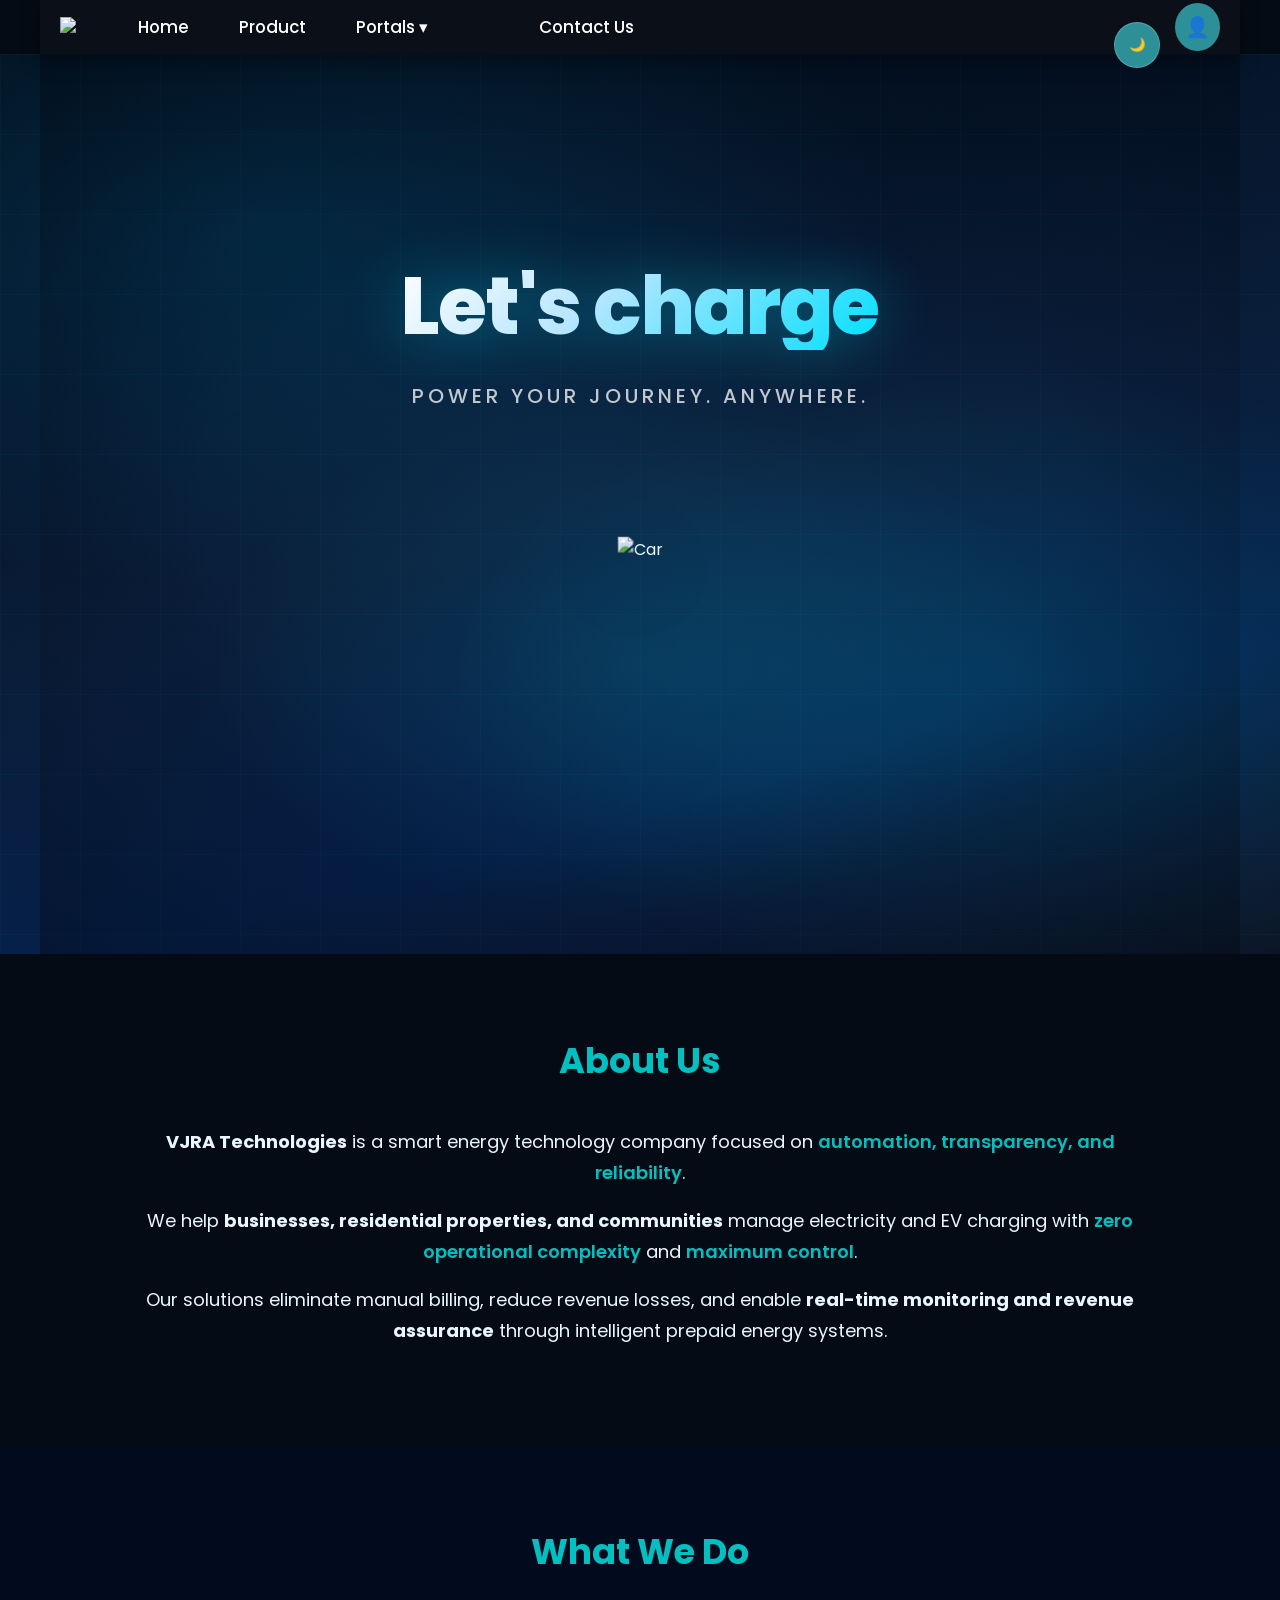
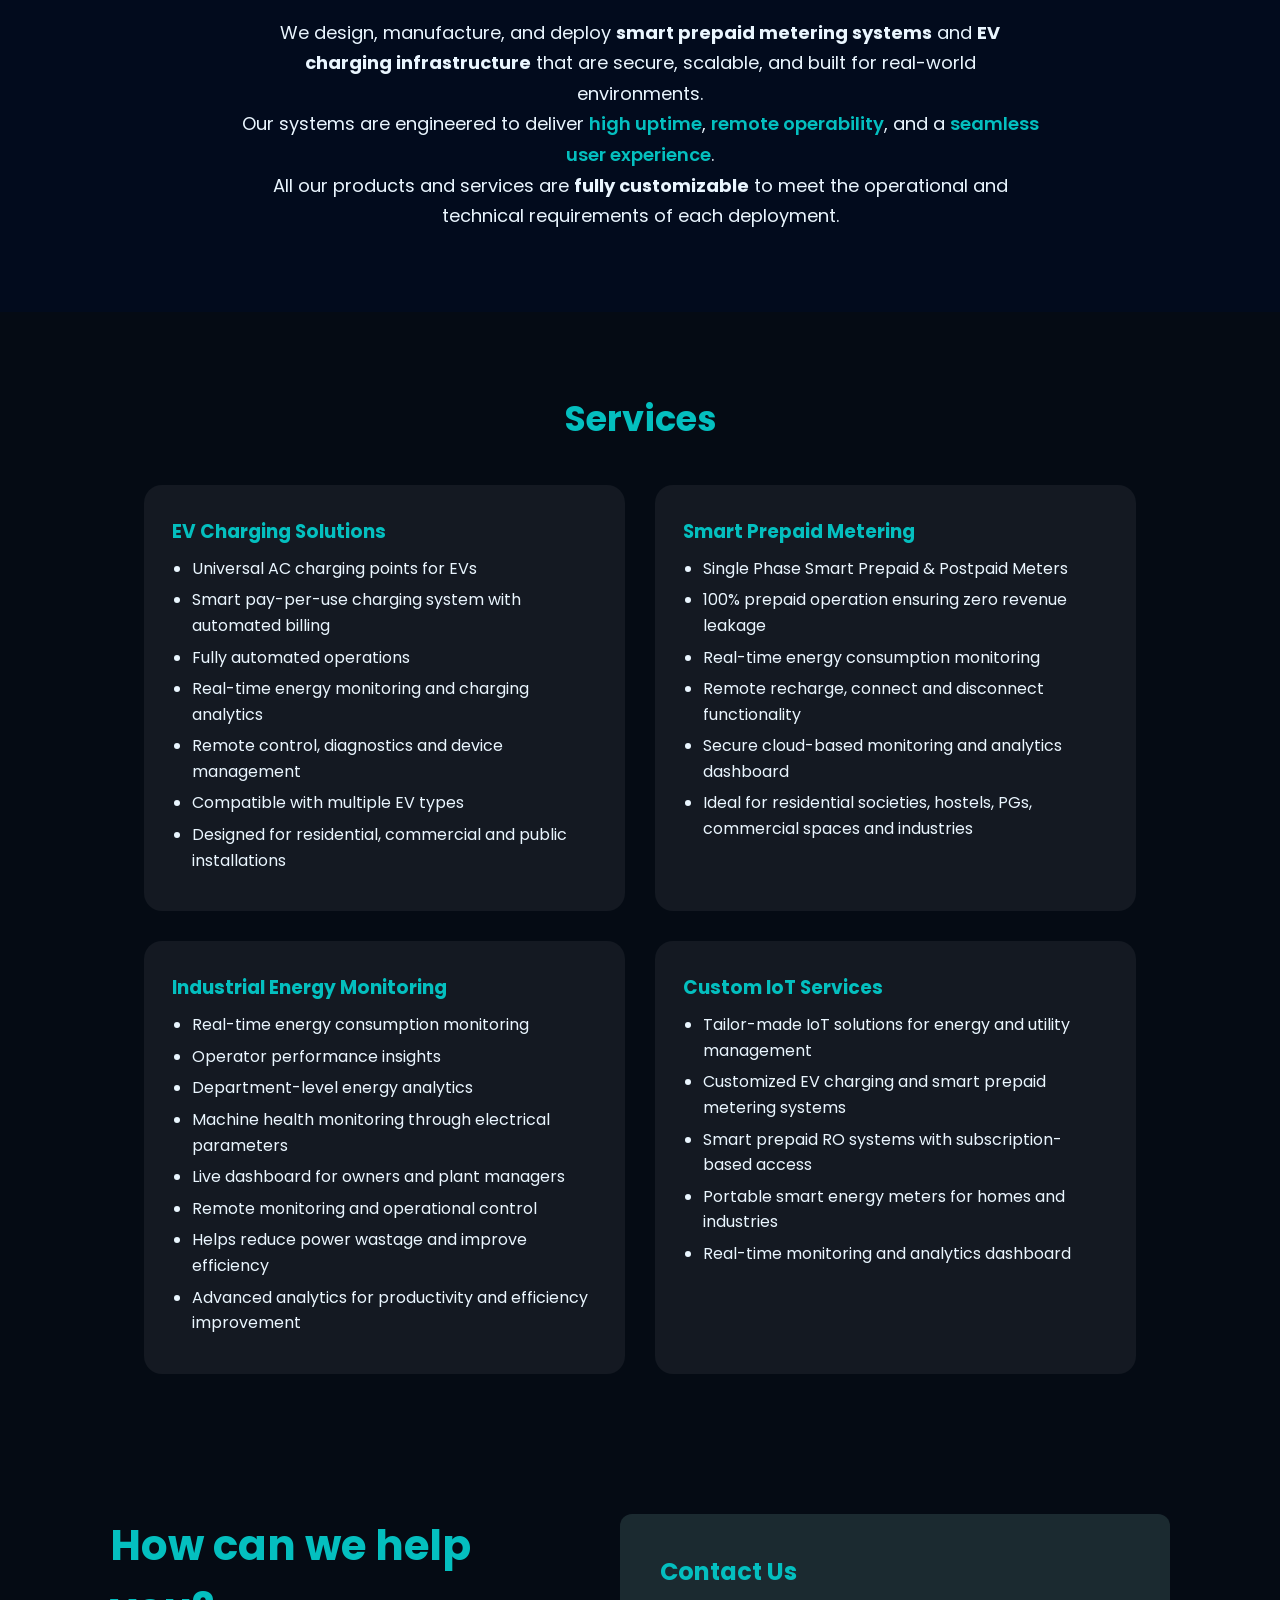
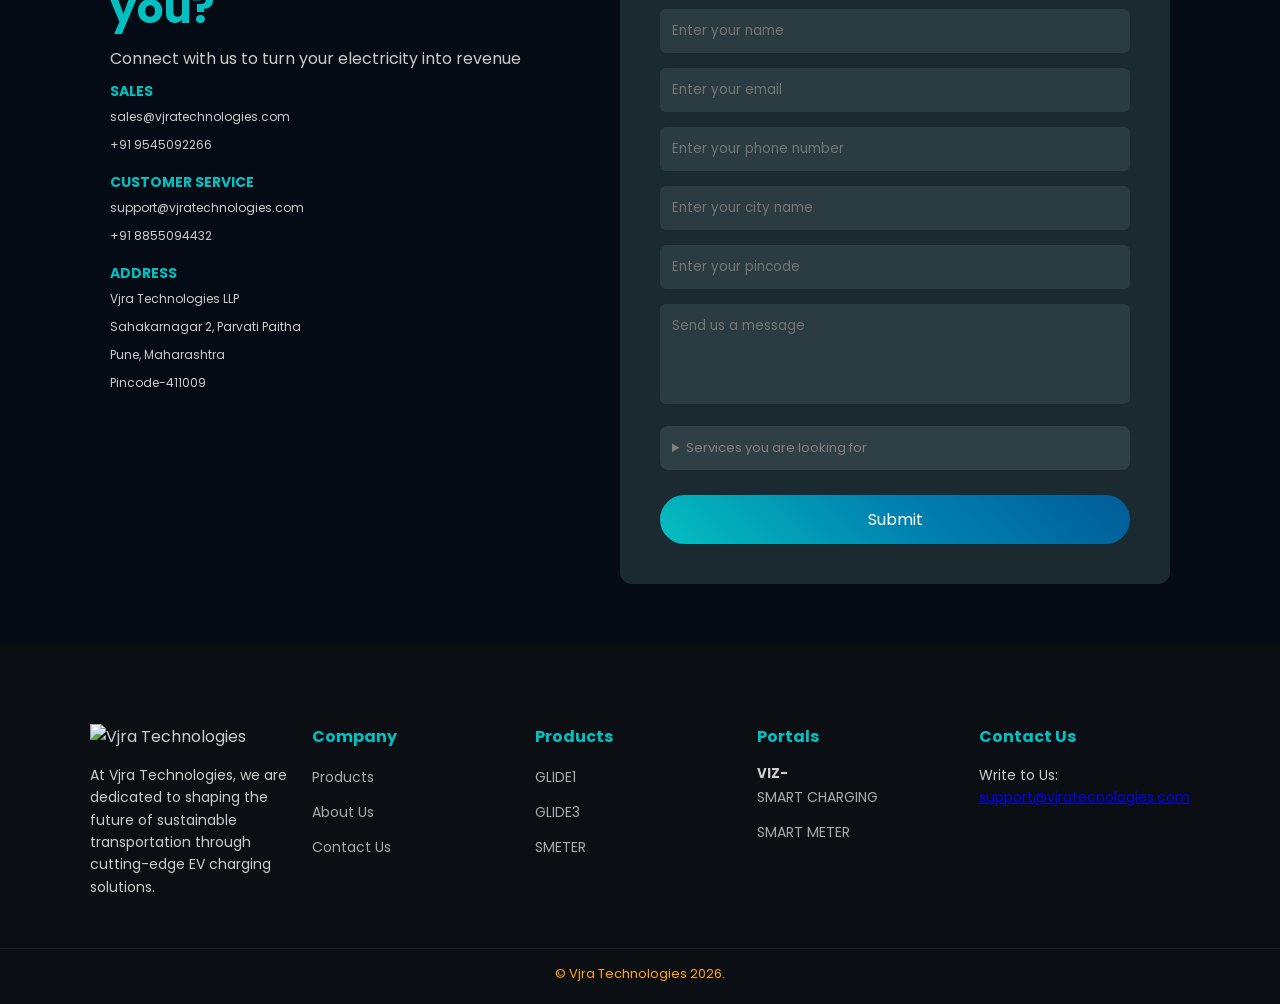
==== commit 7fa8a896: "Add files via upload" ====
--- a/index.html
+++ b/index.html
@@ -26,18 +26,17 @@
      
 
       <li class="dropdown">
-        <span class="drop-btn">Portals ▾</span>
+        <span class="drop-btn">
+          Portals
+          <span class="arrow">▾</span>
+        </span>
         <ul class="dropdown-menu">
-          <li><a href="#">SMART CHARGING</a></li>
-          <li><a href="#">SMART METER</a></li>
+          <li><a href="https://viz.vjratechnologies.com">EV CHARGING</a></li>
+          <li><a href="https://smeter.vjratechnologies.com/login">SMART METER</a></li>
         </ul>
       </li>
-
-      <li><a href="#">Company</a></li>
-      <li><a href="#about">About Us</a></li>
-
-     <li> <a href ="contact.html">Contact Us</a></li>
-      <li><a href="#services">Services</a></li>
+     <li> <a href ="#contact">Contact Us</a></li>
+
     </ul>
     <!-- MOBILE HAMBURGER -->
     <div class="mobile-hamburger" id="hamburger">
@@ -60,6 +59,7 @@
     </div>
   </div>
 </nav>
+<div class="menu-overlay"></div>
 
 <!-- HERO: Car from left, stops at center, then "Let's charge" above -->
 <section class="hero-charge">
@@ -70,169 +70,219 @@
   </div>
 </section>
 
-<!-- ABOUT -->
-<section class="section animate" id="about">
-  <h2>About Us</h2>
-  <p>
-    VJRA Technologies is a smart energy technology company focused on
-    <strong>automation, transparency, and reliability</strong>.
-  </p>
-  <p>
-    A smart energy technology company focused on automation, transparency, and reliability. We help businesses, properties, and communities manage electricity and EV charging with zero operational complexity and maximum control.
-Our solutions are built to eliminate manual billing, reduce losses, and enable real-time monitoring and revenue assurance through intelligent prepaid systems.
-  </p>
-</section>
-
-<!-- what we do -->
+<!-- ABOUT SECTION -->
+<section class="section about-section animate" id="about">
+
+  <div class="container">
+
+    <h2 class="section-title">About Us</h2>
+
+    <p class="section-text">
+      <strong>VJRA Technologies</strong> is a smart energy technology company focused on 
+      <span class="highlight">automation, transparency, and reliability</span>.
+    </p>
+
+    <p class="section-text">
+      We help <strong>businesses, residential properties, and communities</strong> manage electricity 
+      and EV charging with <span class="highlight">zero operational complexity</span> and 
+      <span class="highlight">maximum control</span>.
+    </p>
+
+    <p class="section-text">
+      Our solutions eliminate manual billing, reduce revenue losses, and enable 
+      <strong>real-time monitoring and revenue assurance</strong> through intelligent 
+      prepaid energy systems.
+    </p>
+
+  </div>
+
+</section>
+
+
+
+<!-- WHAT WE DO -->
 <section class="section dark animate">
-  <h2>What We Do</h2>
-
-  <div class="card-grid" id="card">
-
-    <div class="card">
-      <img src="https://cdn-icons-png.flaticon.com/512/2933/2933921.png">
-      <h3>Smart Metering</h3>
-      <p>Automated prepaid energy monitoring with real-time data.</p>
-    </div>
-
-    <div class="card">
-      <img src="https://cdn-icons-png.flaticon.com/512/1048/1048946.png">
-      <h3>EV Charging</h3>
-      <p>Pay-per-use EV charging with remote control & analytics.</p>
-    </div>
-
-    
-
-  </div>
-</section>
-
-<!-- services -->
+
+  <div class="container">
+
+    <h2 class="section-title">What We Do</h2>
+
+    <div class="content-card">
+
+      <p>
+        We design, manufacture, and deploy <strong>smart prepaid metering systems</strong> and 
+        <strong>EV charging infrastructure</strong> that are secure, scalable, and built for 
+        real-world environments.
+      </p>
+
+      <p>
+        Our systems are engineered to deliver 
+        <span class="highlight">high uptime</span>, 
+        <span class="highlight">remote operability</span>, and 
+        a <span class="highlight">seamless user experience</span>.
+      </p>
+
+      <p>
+        All our products and services are <strong>fully customizable</strong> to meet the 
+        operational and technical requirements of each deployment.
+      </p>
+
+    </div>
+
+  </div>
+
+</section>
+
+<!-- SERVICES -->
 <section class="section animate" id="services">
-  <h2>Services</h2>
-
-  <div class="card-grid">
-
-    <div class="card glow">
-      <h3>Smart Energy Management</h3>
-      <p>Our devices are engineered to operate reliably in real-world environments while offering seamless digital control to owners and operators.</p>
-    </div>
-
-    <div class="card glow">
-      <h3>Advanced Connectivity</h3>
-      <p>All devices support:
-<br>Wi-Fi<br>Bluetooth Low Energy (BLE)<br>4G Cellular Communication<br>Enabling remote monitoring, configuration, diagnostics, and firmware updates.</p>
-    </div>
-
-    <div class="card glow">
-      <h3>Reliable & Secure System</h3>
-      <p>IP55-rated dust & water resistant enclosure
-Industrial-grade hardware components
-Cloud-based monitoring platform
-99% uptime guaranteed.</p>
-    </div>
-
-    <div class="card glow">
-      <h3>Transparent & Fair Usage</h3>
-      <p>Real-time energy consumption visibility
-Unit-wise tracking for individual users
-Eliminates disputes, unpaid bills & energy theft</p>
-    </div>
-
-  </div>
+
+  <div class="container">
+
+    <h2 class="section-title">Services</h2>
+
+    <div class="card-grid">
+
+      <div class="card glow">
+        <h3>EV Charging Solutions</h3>
+        <ul>
+          <li>Universal AC charging points for EVs</li>
+          <li>Smart pay-per-use charging system with automated billing</li>
+          <li>Fully automated operations</li>
+          <li>Real-time energy monitoring and charging analytics</li>
+          <li>Remote control, diagnostics and device management</li>
+          <li>Compatible with multiple EV types</li>
+          <li>Designed for residential, commercial and public installations</li>
+        </ul>
+      </div>
+
+      <div class="card glow">
+        <h3>Smart Prepaid Metering</h3>
+        <ul>
+          <li>Single Phase Smart Prepaid & Postpaid Meters</li>
+          <li>100% prepaid operation ensuring zero revenue leakage</li>
+          <li>Real-time energy consumption monitoring</li>
+          <li>Remote recharge, connect and disconnect functionality</li>
+          <li>Secure cloud-based monitoring and analytics dashboard</li>
+          <li>Ideal for residential societies, hostels, PGs, commercial spaces and industries</li>
+        </ul>
+      </div>
+
+      <div class="card glow">
+        <h3>Industrial Energy Monitoring</h3>
+        <ul>
+          <li>Real-time energy consumption monitoring</li>
+          <li>Operator performance insights</li>
+          <li>Department-level energy analytics</li>
+          <li>Machine health monitoring through electrical parameters</li>
+          <li>Live dashboard for owners and plant managers</li>
+          <li>Remote monitoring and operational control</li>
+          <li>Helps reduce power wastage and improve efficiency</li>
+          <li>Advanced analytics for productivity and efficiency improvement</li>
+        </ul>
+      </div>
+
+      <div class="card glow">
+        <h3>Custom IoT Services</h3>
+        <ul>
+          <li>Tailor-made IoT solutions for energy and utility management</li>
+          <li>Customized EV charging and smart prepaid metering systems</li>
+          <li>Smart prepaid RO systems with subscription-based access</li>
+          <li>Portable smart energy meters for homes and industries</li>
+          <li>Real-time monitoring and analytics dashboard</li>
+        </ul>
+      </div>
+
+    </div>
+
+  </div>
+
 </section>
 
 
 <section class="contact-section" id="contact">
-    <div class="left">
-        <h1>How can we help you?</h1>
-        <p>Transform your EV charging infrastructure with smart, sustainable solutions from Greene Energy.</p>
-
-        <div class="info-box">
-            <h3>SALES</h3>
-            <p>📧support@vjratechnologies.com/p>
-            <p>📞 +91 9975407494</p>
+  <div class="left">
+    <h1>How can we help you?</h1>
+    <p>Connect with us to turn your electricity into revenue</p>
+
+    <div class="info-box">
+      <h3>SALES</h3>
+      <p>sales@vjratechnologies.com</p>
+      <p>+91 9545092266</p>
+    </div>
+
+    <div class="info-box">
+      <h3>CUSTOMER SERVICE</h3>
+      <p>support@vjratechnologies.com</p>
+      <p>+91 8855094432</p>
+    </div>
+
+    <div class="info-box">
+      <h3>ADDRESS</h3>
+      <p>Vjra Technologies LLP</p>
+      <p>Sahakarnagar 2, Parvati Paitha</p>
+      <p>Pune, Maharashtra</p>
+      <p>Pincode-411009</p>
+    </div>
+  </div>
+
+  <div class="right">
+    <h2>Contact Us</h2>
+    <form>
+      <input type="text" placeholder="Enter your name">
+      <input type="email" placeholder="Enter your email">
+      <input type="text" placeholder="Enter your phone number">
+      <input type="text" placeholder="Enter your city name">
+      <input type="text" placeholder="Enter your pincode">
+      <textarea placeholder="Send us a message"></textarea>
+
+      <details class="service-dropdown">
+        <summary>Services you are looking for</summary>
+
+        <div class="checkboxes">
+          <div class="service-list">
+            <label class="service-item">
+              <input type="checkbox" name="services[]" value="EV Charging">
+              <span class="custom-checkbox"></span>
+              EV Charging
+            </label>
+
+            <label class="service-item">
+              <input type="checkbox" name="services[]" value="Smart Metering">
+              <span class="custom-checkbox"></span>
+              Smart Meters
+            </label>
+
+            <label class="service-item">
+              <input type="checkbox" name="services[]" value="Industrial Energy Monitoring">
+              <span class="custom-checkbox"></span>
+              Industrial Energy Monitoring
+            </label>
+
+            <label class="service-item">
+              <input type="checkbox" name="services[]" value="Custom Energy Monitoring">
+              <span class="custom-checkbox"></span>
+              Custom Energy Monitoring
+            </label>
+
+            <label class="service-item">
+              <input type="checkbox" name="services[]" value="IoT Solutions">
+              <span class="custom-checkbox"></span>
+              IoT Solutions
+            </label>
+
+            <label class="service-item">
+              <input type="checkbox" name="services[]" value="Automation Services">
+              <span class="custom-checkbox"></span>
+              Automation Services
+            </label>
+          </div>
         </div>
-
-        <div class="info-box">
-            <h3>CUSTOMER SERVICE</h3>
-            <p>📧 support@vjratechnologies.com</p>
-            <p>📞 +91 99999999</p>
-        </div>
-
-        <div class="info-box">
-            <h3>ADDRESS</h3>
-            <p>Greene Energy Technologies Pvt Ltd</p>
-            <p>2102, Spaces Western Heights</p>
-            <p>JP Road, Andheri West</p>
-            <p>Mumbai, Maharashtra 400053</p>
-        </div>
-    </div>
-
-    <div class="right">
-        <h2>Contact Us</h2>
-        <form>
-            <input type="text" placeholder="Enter your name">
-            <input type="email" placeholder="Enter your email">
-            <input type="text" placeholder="Enter your phone number">
-            <input type="text" placeholder="Enter your city name">
-            <input type="text" placeholder="Enter your pincode">
-            <textarea placeholder="Send us a message"></textarea>
-
-            
-           
-             
-            
-
-<details class="service-dropdown" >
-  <summary>Services you are looking for</summary>
-
-  <div class="checkboxes">
-
-    <div class="service-list">
-      <label class="service-item">
-        <input type="checkbox" name="services[]" value="EV Charging">
-        <span class="custom-checkbox"></span>
-        EV Charging
-      </label>
-    
-      <label class="service-item">
-        <input type="checkbox" name="services[]" value="Smart Metering">
-        <span class="custom-checkbox"></span>
-        Smart Metering
-      </label>
-    
-      <label class="service-item">
-        <input type="checkbox" name="services[]" value="Industrial Energy Monitoring">
-        <span class="custom-checkbox"></span>
-        Industrial Energy Monitoring
-      </label>
-    
-      <label class="service-item">
-        <input type="checkbox" name="services[]" value="Custom Energy Monitoring">
-        <span class="custom-checkbox"></span>
-        Custom Energy Monitoring
-      </label>
-    
-      <label class="service-item">
-        <input type="checkbox" name="services[]" value="IoT Solutions">
-        <span class="custom-checkbox"></span>
-        IoT Solutions
-      </label>
-    
-      <label class="service-item">
-        <input type="checkbox" name="services[]" value="Automation Services">
-        <span class="custom-checkbox"></span>
-        Automation Services
-      </label>
-
-  </div>
-</details>
-<br>
-            
-            
-        <button type="submit">Submit</button>
-        </form>
-    </div>
+      </details>
+
+      <br>
+      <button type="submit">Submit</button>
+    </form>
+  </div>
 </section>
 
 
@@ -242,9 +292,9 @@
 
     <!-- Company Info -->
     <div class="footer-col">
-      <img src="./assets/logo.png" alt="Green Energy" class="footer-logo">
-      <p>
-        At Greentech Energy, we are dedicated to shaping the future of sustainable
+      <img src="./assets/logo.png" alt="Vjra Technologies" class="footer-logo">
+      <p>
+        At Vjra Technologies, we are dedicated to shaping the future of sustainable
         transportation through cutting-edge EV charging solutions.
       </p>
     </div>
@@ -253,8 +303,7 @@
     <div class="footer-col">
       <h4>Company</h4>
       <ul>
-        <li><a href="#">Product</a></li>
-        <li><a href="#">Company</a></li>
+        <li><a href="#">Products</a></li>
         <li><a href="./index.html">About Us</a></li>
         
         <li><a href="contact.html">Contact Us</a></li>
@@ -289,7 +338,6 @@
     <div class="footer-col">
       <h4>Contact Us</h4>
       <p>
-       Request A Call Back and <br>
        Write to Us: <a href="mailto:support@vjratecnologies.com">support@vjratecnologies.com</a>
 
       
@@ -298,7 +346,7 @@
   </div>
 
   <div class="footer-bottom">
-    <p>| <a href="#">Privacy Policy</a></p>
+    <p><a href="#">© Vjra Technologies 2026.</a></p>
   </div>
 </footer>
 
--- a/style.css
+++ b/style.css
@@ -1,81 +1,354 @@
 /* ===== THEME VARIABLES ===== */
 :root{
-  --bg-main: #050b14;
-  --bg-secondary: #020b1d;
-  --bg-card: rgba(255,255,255,0.06);
-  --text-main: #eaf6ff;
+  --bg-main:#050b14;
+  --bg-secondary:#020b1d;
+  --bg-card:rgba(255,255,255,0.06);
+  --text-main:#eaf6ff;
   --accent:#04bfbf;
-  --nav-bg: linear-gradient(90deg,#001f3f,#003566);
-  --nav-text: #ffffff;
-  --footer-bg: #0b0f14;
-  --footer-text: #ccc;
-  --footer-heading: #04bfbf;
-  --footer-link: #aaa;
-  --footer-link-hover: #00c853;
-  --footer-border: #222;
-  --contact-bg: transparent;
-  --contact-text: #ccc;
-  --contact-heading: #04bfbf;
-  --contact-box-bg: #1b2a30;
-  --contact-input-bg: #2a3b42;
-  --contact-input-text: #ffffff;
-}
-
+  --nav-bg:linear-gradient(90deg,#001f3f,#003566);
+  --nav-text:#ffffff;
+  --footer-bg:#0b0f14;
+  --footer-text:#ccc;
+  --footer-heading:#04bfbf;
+  --footer-link:#aaa;
+  --footer-link-hover:#00c853;
+  --footer-border:#222;
+  --contact-bg:transparent;
+  --contact-text:#ccc;
+  --contact-heading:#04bfbf;
+  --contact-box-bg:#1b2a30;
+  --contact-input-bg:#2a3b42;
+  --contact-input-text:#ffffff;
+}
 
 body.light{
-  --bg-main: #f4f6f8;
-  --bg-secondary: #ffffff;
-  --bg-card: #ffffff;
-  --text-main: #111111;
+  --bg-main:#f4f6f8;
+  --bg-secondary:#ffffff;
+  --bg-card:#ffffff;
+  --text-main:#111111;
   --accent:#04bfbf;
-  --nav-bg: #ffffff;
-  --nav-text:black;
-  --footer-bg: #f1f3f5;
-  --footer-text: #333;
-  --footer-heading: #04bfbf;
-  --footer-link: #555;
-  --footer-link-hover: #2d7ef7;
-  --footer-border: #ddd;
-  --contact-bg: #f4f6f8;
-  --contact-text: #444;
+  --nav-bg:#ffffff;
+  --nav-text:#000;
+  --footer-bg:#f1f3f5;
+  --footer-text:#333;
+  --footer-heading:#04bfbf;
+  --footer-link:#555;
+  --footer-link-hover:#2d7ef7;
+  --footer-border:#ddd;
+  --contact-bg:#f4f6f8;
+  --contact-text:#444;
   --contact-heading:#04bfbf;
-  --contact-box-bg: #ffffff;
-  --contact-input-bg: #eef2f6;
-  --contact-input-text: #111111;
-  
-  
-
-}
-body.light  .service-dropdown{
+  --contact-box-bg:#ffffff;
+  --contact-input-bg:#eef2f6;
+  --contact-input-text:#111111;
+}
+
+body{
+  background:var(--bg-main);
+  color:var(--text-main);
+  overflow-x:hidden;
+}
+
+html{
+  scroll-behavior:auto;
+}
+
+*{
+  margin:0;
+  padding:0;
+  box-sizing:border-box;
+  font-family:'Poppins',sans-serif;
+}
+
+/* ===== GLOBAL LAYOUT ===== */
+.container{
+  width:min(80%,1100px);
+  margin:0 auto;
+}
+
+.section{
+  padding:80px 20px;
+  text-align:center;
+}
+
+.section h2{
+  font-size:2.2rem;
+  margin-bottom:40px;
+  color:var(--accent);
+}
+
+.section.dark{
+  background:var(--bg-secondary);
+}
+
+/* ===== NAVBAR ===== */
+.navbar{
+  position:sticky;
+  max-width:1200px;
+  top:0;
+  margin:auto;
+padding:12px 20px;
+  z-index:1000;
+  display:flex;
+  align-items:center;
+  justify-content:space-between;
+  background:#0B0f17;
+  box-shadow:0 6px 20px rgba(0,0,0,0.4);
+}
+
+.nav-left{
+  display:flex;
+  align-items:center;
+  gap:40px;
+  min-width:0;
+}
+
+.logo{
+  height:60px;
+}
+
+.nav-menu{
+  list-style:none;
+  display:flex;
+  gap:50px;
+  margin-left:22px;
+  align-items:center;
+}
+
+.nav-menu li a,
+.drop-btn{
+  color:var(--nav-text);
+  text-decoration:none;
+  font-size:1.05rem;
+  font-weight:500;
+  padding:8px 0;
+  transition:color 0.3s ease;
+}
+
+.nav-menu li a:hover,
+.drop-btn:hover{
+  color:var(--accent);
+}
+
+.dropdown{
+  position:relative;
+
+}
+
+/* ===== PORTALS DROPDOWN ===== */
+
+.dropdown-menu{
+  max-height:0;
+  overflow:hidden;
+
+  display:flex;
+  flex-direction:column;
+
+  gap:10px;
+  padding-left:18px;
+
+  transition:max-height 0.35s ease;
+}
+
+/* when opened */
+
+.dropdown.active .dropdown-menu{
+  max-height:160px;
+  margin-top:2px;
+}
+
+/* submenu links */
+
+.dropdown-menu a{
+  font-size:0.95rem;
+  color:rgba(255,255,255,0.75);
+
+  padding:6px 0;
+
+  transition:0.25s ease;
+}
+
+.dropdown-menu a:hover{
+  color:var(--accent);
+  transform:translateX(4px);
+}
+
+/* ===== CARDS ===== */
+.card-grid{
+  display:grid;
+  grid-template-columns:repeat(2,minmax(0,1fr));
+  gap:30px;
+}
+
+.card{
+  background:var(--bg-card);
+  position:relative;
+  overflow:hidden;
+  padding:32px 28px;
+  min-height:300px;
+  border-radius:18px;
+  text-align:left;
+  cursor:pointer;
+}
+
+.card ul{
+  padding-left:20px;
+  margin-top:10px;
+}
+
+.card li{
+  margin-bottom:6px;
+  line-height:1.6;
+}
+
+.card h3{
+  color:var(--accent);
+  margin-bottom:10px;
+}
+
+.card:hover{
+  transform:translateY(-12px) scale(1.03);
+  box-shadow:0 0 40px rgba(0,224,255,0.4);
+}
+
+@media (max-width:768px){
+  .card-grid{
+    font-size:12px;
+    grid-template-columns:1fr;
+  }
+
+  .card:hover{
+    transform:none;
+  }
+}
+
+/* ===== ABOUT / WHAT WE DO ===== */
+.section-title{
+  font-size:2.2rem;
+  margin-bottom:40px;
+  color:var(--accent);
+}
+
+.section-text{
+  font-size:18px;
+  line-height:1.7;
+  margin-bottom:18px;
+  text-align:center;
+  color:var(--text-main);
+}
+
+.highlight{
+  color:var(--accent);
+  font-weight:600;
+}
+
+.content-card{
+  max-width:800px;
+  margin:0 auto;
+  text-align:center;
+  line-height:1.7;
+  font-size:18px;
+}
+
+/* ===== CONTACT SECTION ===== */
+.contact-section{
+  display:flex;
+  padding:60px 20px;
+  gap:40px;
+  margin-top: 50px;
+  background:var(--contact-bg);
+  color:var(--contact-text);
+  width:min(100%,1100px);
+  margin:0 auto;
+}
+
+.left,
+.right{
+  flex:1;
+  min-width:0;
+}
+
+.left h1{
+  font-size:42px;
+  color:var(--contact-heading);
+}
+
+.left p{
+  margin:6px 0 10px;
+  color:var(--contact-text);
+}
+
+.info-box{
+  font-size:12px;
+  margin-bottom:18px;
+}
+
+.info-box h3{
+  color:var(--contact-heading);
+  margin-bottom:4px;
+}
+
+.info-box p{
+  font-size:12px;
+  color:var(--contact-text);
+}
+
+.right{
+  background:var(--contact-box-bg);
+  padding:40px;
+  border-radius:12px;
+}
+
+.right h2{
+  color:#04bfbf;
+  margin-bottom:20px;
+}
+
+.right:hover{
+  box-shadow:0 0 40px rgba(0,224,255,0.4);
+}
+
+form input,
+form textarea{
+  width:100%;
+  padding:12px;
+  margin-bottom:15px;
+  border:none;
+  border-radius:6px;
   background:var(--contact-input-bg);
-  color:#000;
-  
-}
-
-body.light  .service-dropdown summary{
-  color:#555;
-}
-
-/* Light mode navbar */
-body.light .navbar {
-  background: white; /* #ffffff */
-  color: black;
-  border-bottom: 1px solid #e0e0e0; /* optional */
-}
-
+  color:var(--contact-input-text);
+}
+
+form textarea{
+  resize:none;
+  height:100px;
+}
+
+form button{
+  width:100%;
+  padding:12px;
+  border:none;
+  border-radius:25px;
+  background:linear-gradient(45deg,#04bfbf,#0083b0,#005c97);
+  color:#fff;
+  font-size:16px;
+  cursor:pointer;
+}
+
+/* checkbox group */
 .service-dropdown{
   width:100%;
   padding:12px;
   border-radius:8px;
   border:none;
-  background:#2f3f46;   /* same dark color as inputs */
+  background:#2f3f46;
   color:#fff;
 }
 
 .service-dropdown summary{
-  font-size:13px;   /* same as input fields */
-  color:grey;    /* same placeholder color */
-  font-family: inherit;
+  font-size:13px;
+  color:grey;
+  font-family:inherit;
 }
 
 .service-dropdown summary::-webkit-details-marker{
@@ -83,236 +356,380 @@
 }
 
 .service-list{
+  display:flex;
+  flex-direction:column;
+  gap:10px;
   margin-top:10px;
 }
 
 .service-item{
-  display:block;
-  margin:6px 0;
-  color:#fff;
-}
-
-
-*{
-  margin:0;
+  display:flex;
+  align-items:center;
+  gap:12px;
+  font-size:14.5px;
+  color:#eaf6ff;
+  cursor:pointer;
+  transition:color 0.3s ease;
+}
+
+.service-item input{
+  display:none;
+}
+
+.custom-checkbox{
+  width:17px;
+  height:17px;
+  border-radius:4px;
+  border:2px solid #04bfbf;
+  position:relative;
+  transition:all 0.25s ease;
+}
+
+.custom-checkbox::after{
+  content:"";
+  position:absolute;
+  left:4px;
+  top:1px;
+  width:5px;
+  height:9px;
+  border:solid white;
+  border-width:0 2px 2px 0;
+  transform:rotate(45deg);
+  opacity:0;
+}
+
+.service-item input:checked + .custom-checkbox{
+  background:linear-gradient(135deg,#04bfbf,#0077b6);
+  box-shadow:0 0 8px rgba(4,191,191,0.8);
+}
+
+.service-item input:checked + .custom-checkbox::after{
+  opacity:1;
+}
+
+.service-item:hover{
+  color:#04bfbf;
+}
+
+body.light .service-dropdown{
+  background:var(--contact-input-bg);
+  color:#000;
+}
+
+body.light .service-dropdown summary{
+  color:#555;
+}
+
+body.light .service-list .service-item{
+  color:#000;
+}
+
+/* ===== FOOTER ===== */
+.footer{
+  background-color:var(--footer-bg);
+  color:var(--footer-text);
+  padding:60px 0 20px;
+  font-family:Arial,sans-serif;
+}
+
+.footer-container{
+  width:min(90%,1100px);
+  margin:auto;
+  display:flex;
+  flex-wrap:wrap;
+  justify-content:space-between;
+  gap:20px;
+}
+
+.footer-col{
+  flex:1 1 200px;
+  margin:20px 0;
+}
+
+.footer-logo{
+  width:140px;
+  margin-bottom:15px;
+}
+
+.footer-col h4{
+  color:var(--footer-heading);
+  margin-bottom:15px;
+  font-size:16px;
+}
+
+.footer-col p{
+  font-size:14px;
+  line-height:1.6;
+  color:var(--footer-text);
+}
+
+.footer-col ul{
+  list-style:none;
   padding:0;
-  box-sizing:border-box;
-  font-family:'Poppins',sans-serif;
-}
-
-body{
-  background: var(--bg-main);
-  color: var(--text-main);
-}
-
-
-/* HERO */
+}
+
+.footer-col ul li{
+  margin-bottom:10px;
+  color:var(--footer-link);
+}
+
+.footer-col ul li a{
+  color:var(--footer-link);
+  text-decoration:none;
+  font-size:14px;
+}
+
+.footer-col ul li a:hover{
+  color:var(--footer-link-hover);
+}
+
+.footer-bottom{
+  text-align:center;
+  border-top:1px solid var(--footer-border);
+  margin-top:30px;
+  padding-top:15px;
+  font-size:13px;
+  color:var(--footer-text);
+}
+
+.footer-bottom a{
+  color:#FFA500;
+  text-decoration:none;
+}
+
+/* ===== HERO ===== */
 .hero{
   height:100vh;
   background:linear-gradient(135deg,#020b1d,#06204a);
 }
 
-.navbar{
-  position: sticky;
-  top: 0;
-  z-index: 1000;
-  padding: 12px 40px;
-  display: flex;
-  align-items: center;
-  justify-content: space-between;
-  background: #0B0f17;
-   box-shadow: 0 6px 20px rgba(0,0,0,0.4);
-}         
-
-  
-.nav-left{
+.hero-charge{
+  position:relative;
+  height:100vh;
+  min-height:400px;
+  background:linear-gradient(165deg,#030d1a 0%,#051428 25%,#0a1e3a 50%,#06204a 75%,#0d1525 100%);
+  overflow:hidden;
   display:flex;
   align-items:center;
-  gap:150px;   /* clean spacing between logo & menu */
-}
-
-
-/* LOGO */
-.logo{
-  height:60px;   /* reduced */
-}
-.nav-menu{
-  list-style:none;
-  display:flex;
-  gap:50px;
-  margin-left:22px;   
+  justify-content:center;
+}
+
+.hero-charge::before{
+  content:"";
+  position:absolute;
+  inset:0;
+  background-image:
+    linear-gradient(rgba(0,224,255,0.03) 1px, transparent 1px),
+    linear-gradient(90deg, rgba(0,224,255,0.03) 1px, transparent 1px);
+  background-size:80px 80px;
+  pointer-events:none;
+}
+
+.hero-charge::after{
+  content:"";
+  position:absolute;
+  inset:0;
+  background:
+    radial-gradient(ellipse 100% 80% at 20% 20%, rgba(0,180,255,0.15) 0%, transparent 50%),
+    radial-gradient(ellipse 90% 70% at 80% 70%, rgba(0,224,255,0.12) 0%, transparent 50%),
+    radial-gradient(ellipse 70% 60% at 50% 50%, rgba(34,120,180,0.08) 0%, transparent 55%);
+  pointer-events:none;
+}
+
+.hero-charge-inner{
+  position:relative;
+  width:100%;
+  height:100%;
+  max-width:1200px;
+  display:flex;
+  flex-direction:column;
   align-items:center;
-}
-
-/* LINKS */
-
-.nav-menu li a,
-.drop-btn{
-  color: var(--nav-text);
-  text-decoration: none;
- font-size:1.05rem;
+  justify-content:center;
+  z-index:1;
+}
+
+.hero-charge-inner::before{
+  content:"";
+  position:absolute;
+  width:120%;
+  height:120%;
+  left:-10%;
+  top:-10%;
+  background:radial-gradient(ellipse 50% 40% at 50% 65%, rgba(0,224,255,0.1) 0%, transparent 60%);
+  pointer-events:none;
+  z-index:0;
+  animation:heroGlowPulse 8s ease-in-out infinite;
+}
+
+.hero-charge-inner::after{
+  content:"";
+  position:absolute;
+  inset:0;
+  background:radial-gradient(ellipse 90% 80% at 50% 50%, transparent 40%, rgba(0,5,15,0.5) 100%);
+  pointer-events:none;
+  z-index:0;
+}
+
+.hero-charge-inner .hero-charge-text,
+.hero-charge-inner .hero-charge-tagline,
+.hero-charge-inner .hero-car-img{
+  position:absolute;
+  z-index:2;
+}
+
+.hero-car-img{
+  position:absolute;
+  left:50%;
+  top:55%;
+  transform:translate(-50%,-50%);
+  max-height:50vh;
+  width:auto;
+  object-fit:contain;
+  filter:drop-shadow(0 20px 40px rgba(0,0,0,0.4));
+  animation:carDriveToCenter 2.5s cubic-bezier(0.22,1,0.36,1) forwards;
+}
+
+.hero-charge-text{
+  position:absolute;
+  left:50%;
+  top:28%;
+  transform:translate(-50%,-50%);
+  margin:0;
+  font-size:clamp(3rem,7vw,5rem);
+  font-weight:800;
+  letter-spacing:-0.02em;
+  line-height:1.1;
+  background:linear-gradient(135deg,#fff 0%,#b8e6ff 40%,#00e0ff 100%);
+  -webkit-background-clip:text;
+  -webkit-text-fill-color:transparent;
+  background-clip:text;
+  filter:drop-shadow(0 0 30px rgba(0,224,255,0.4));
+  opacity:0;
+  animation:textReveal 1s ease-out 2.2s forwards;
+}
+
+.hero-charge-tagline{
+  position:absolute;
+  left:50%;
+  top:38%;
+  transform:translate(-50%,-50%);
+  margin:0;
+  font-size:clamp(1rem,2vw,1.25rem);
   font-weight:500;
- padding:8px 0; 
-  transition:color 0.3s ease;
-}
-
-.nav-menu li a:hover,
-.drop-btn:hover{
-  color: var(--accent);
-}
-
-
-/* DROPDOWN */
-.dropdown{
-  position:relative;
-}
-
-.dropdown-menu{
-  position:absolute;
-  top:34px;
+  letter-spacing:0.2em;
+  text-transform:uppercase;
+  color:rgba(255,255,255,0.75);
+  opacity:0;
+  animation:textReveal 0.8s ease-out 2.6s forwards;
+}
+
+@keyframes heroGlowPulse{
+  0%,100%{opacity:0.7; transform:scale(1);}
+  50%{opacity:1; transform:scale(1.05);}
+}
+
+@keyframes carDriveToCenter{
+  0%{left:-25%; transform:translate(-50%,-50%); opacity:0.9;}
+  75%{left:50%; transform:translate(-50%,-50%); opacity:1;}
+  85%{left:50%; transform:translate(-50%,-50%) scale(1.02); opacity:1;}
+  100%{left:50%; transform:translate(-50%,-50%) scale(1); opacity:1;}
+}
+
+@keyframes textReveal{
+  from{opacity:0; transform:translate(-50%,-45%);}
+  to{opacity:1; transform:translate(-50%,-50%);}
+}
+
+/* ===== MOBILE ===== */
+.mobile-hamburger{
+  display:none;
+  flex-direction:column;
+  justify-content:center;
+  gap:6px;
+  cursor:pointer;
+  padding:6px;
+  z-index:1100;
+}
+
+.mobile-hamburger span{
+  width:26px;
+  height:3px;
+  background:var(--nav-text);
+  border-radius:3px;
+  transition:0.35s ease;
+}
+
+/* premium animation */
+
+.mobile-hamburger.active span:nth-child(1){
+  transform:translateY(8px) rotate(45deg);
+}
+
+.mobile-hamburger.active span:nth-child(2){
+  opacity:0;
+}
+
+.mobile-hamburger.active span:nth-child(3){
+  transform:translateY(-8px) rotate(-45deg);
+}
+
+.menu-overlay{
+  position:fixed;
+  top:0;
   left:0;
-  background:rgba(0,0,0,0.75);
-  backdrop-filter:blur(15px);
-  border-radius:12px;
-  padding:12px 0;
-  width:220px;
+  width:100%;
+  height:100%;
+  background:rgba(0,0,0,0.55);
+  backdrop-filter:blur(3px);
+
   opacity:0;
-  transform:translateY(10px);
   pointer-events:none;
-  transition:0.4s ease;
-}
-
-.dropdown-menu li a{
-  color: var(--nav-text);
- text-decoration:none;
-}
-
-.dropdown-menu li a:hover{
-  color:#00e0ff;
-}
-
-
-.dropdown:hover .dropdown-menu{
+
+  transition:0.35s ease;
+  z-index:900;
+}
+
+.menu-overlay.active{
   opacity:1;
-  transform:translateY(0);
   pointer-events:auto;
 }
 
-/* allow click‑to‑open for dropdowns (important on mobile) */
-.dropdown.active .dropdown-menu{
-  opacity:1;
-  transform:translateY(0);
-  pointer-events:auto;
-}
-
-/* make cards visibly clickable */
-.card{
-  cursor: pointer;
-}
-
-/* disable hover animation on small screens so taps navigate immediately */
-@media (max-width: 768px) {
-  .card:hover { transform:none; }
-}
-
-/* simple contact option buttons */
-.contact-options {
-  display: flex;
-  flex-direction: column;
-  gap: 20px;
-  margin-top: 20px;
-}
-
-.contact-btn {
-  display: inline-block;
-  background: var(--accent);
-  color: #00111f;
-  padding: 14px 24px;
-  border-radius: 8px;
-  text-decoration: none;
-  font-weight: 600;
-  text-align: center;
-}
-
-.contact-btn:hover {
-  opacity: 0.9;
-}
-
-/* TOGGLE BUTTON */
-.theme-toggle {
-  position: fixed;
-  top: 22px;
-  right: 120px;
-  width: 46px;
-  height: 46px;
-  border-radius: 50%;
-  background: var(--bg-card);
-  backdrop-filter: blur(12px);
-  border: 1px solid rgba(255,255,255,0.2);
-  display: flex;
-  align-items: center;
-  justify-content: center;
-  cursor: pointer;
-  z-index: 2000;
-  transition: 0.35s ease;
-  background:rgb(45, 144, 153);
-
-}
-
-/* ICON STYLE */
-.theme-toggle i {
-  font-size: 20px;
-  color: var(--accent);
-  transition: 0.35s ease;
-}
-
-/* HOVER EFFECT */
-.theme-toggle:hover {
-  transform: scale(1.1);
-  box-shadow: 0 0 18px rgba(0,224,255,0.6);
-  background:rgba(0,224,255,0.35);
-}
-
-/* LIGHT MODE LOOK */
-body.light .theme-toggle {
-  background: #ffffff;
-  border: 1px solid #ddd;
-}
-
-body.light .theme-toggle i {
-  color: #2d7ef7;
-}
-
-
-
-/* USER LOGIN */
+.theme-toggle{
+  position:fixed;
+  top:22px;
+  right:120px;
+  width:46px;
+  height:46px;
+  border-radius:50%;
+  background:rgb(45,144,153);
+  border:1px solid rgba(255,255,255,0.2);
+  display:flex;
+  align-items:center;
+  justify-content:center;
+  cursor:pointer;
+  z-index:2000;
+  transition:0.35s ease;
+}
+
 .user-menu{
-  
   position:relative;
 }
 
 .user-icon{
   font-size:20px;
   cursor:pointer;
-  color: var(--accent);
-                 /* HIGH contrast */
-  background:rgb(45, 144, 153);
+  color:var(--accent);
+  background:rgb(45,144,153);
   padding:10px;
   border-radius:50%;
   transition:0.3s ease;
 }
-
-.user-icon:hover{
-  background:rgba(0,224,255,0.35);
-  transform:scale(1.1);
-}
-
 
 .user-dropdown{
   position:absolute;
   right:0;
   top:38px;
-  background:rgba(0, 0, 0, 0.75);
+  background:rgba(0,0,0,0.75);
   backdrop-filter:blur(15px);
   border-radius:14px;
   padding:10px 0;
@@ -330,1204 +747,285 @@
   text-decoration:none;
 }
 
-.user-dropdown a:hover{
-  background:rgba(0,224,255,0.15);
-}
-
-/* ACTIVE LOGIN */
-.user-menu.active .user-dropdown {
-  opacity: 1;
-  transform: scale(1);
-  pointer-events: auto;
-}
-
-/* ================= HERO CAROUSEL ================= */
-.hero-carousel {
-  position: relative;
-  height: 100vh;               /* Full immersive view */
-  overflow: hidden;
-  background: #000;
-}
-
-/* HERO: Car from left → center, then "Let's charge" above */
-.hero-charge {
-  position: relative;
-  height: 100vh;
-  min-height: 400px;
-  background:
-    linear-gradient(165deg, #030d1a 0%, #051428 25%, #0a1e3a 50%, #06204a 75%, #0d1525 100%);
-  overflow: hidden;
-  display: flex;
-  align-items: center;
-  justify-content: center;
-}
-
-/* Subtle grid texture */
-.hero-charge::before {
-  content: "";
-  position: absolute;
-  inset: 0;
-  background-image:
-    linear-gradient(rgba(0, 224, 255, 0.03) 1px, transparent 1px),
-    linear-gradient(90deg, rgba(0, 224, 255, 0.03) 1px, transparent 1px);
-  background-size: 80px 80px;
-  pointer-events: none;
-}
-
-/* Soft glowing orbs */
-.hero-charge::after {
-  content: "";
-  position: absolute;
-  inset: 0;
-  background:
-    radial-gradient(ellipse 100% 80% at 20% 20%, rgba(0, 180, 255, 0.15) 0%, transparent 50%),
-    radial-gradient(ellipse 90% 70% at 80% 70%, rgba(0, 224, 255, 0.12) 0%, transparent 50%),
-    radial-gradient(ellipse 70% 60% at 50% 50%, rgba(34, 120, 180, 0.08) 0%, transparent 55%);
-  pointer-events: none;
-}
-
-/* Extra glow layer – animated pulse (behind content) */
-.hero-charge .hero-charge-inner::before {
-  content: "";
-  position: absolute;
-  width: 120%;
-  height: 120%;
-  left: -10%;
-  top: -10%;
-  background: radial-gradient(ellipse 50% 40% at 50% 65%, rgba(0, 224, 255, 0.1) 0%, transparent 60%);
-  pointer-events: none;
-  z-index: 0;
-  animation: heroGlowPulse 8s ease-in-out infinite;
-}
-
-@keyframes heroGlowPulse {
-  0%, 100% { opacity: 0.7; transform: scale(1); }
-  50% { opacity: 1; transform: scale(1.05); }
-}
-
-.hero-charge-inner {
-  position: relative;
-  width: 100%;
-  height: 100%;
-  max-width: 1200px;
-  display: flex;
-  flex-direction: column;
-  align-items: center;
-  justify-content: center;
-  z-index: 1;
-}
-
-/* Vignette – darken edges for focus */
-.hero-charge-inner::after {
-  content: "";
-  position: absolute;
-  inset: 0;
-  background: radial-gradient(ellipse 90% 80% at 50% 50%, transparent 40%, rgba(0, 5, 15, 0.5) 100%);
-  pointer-events: none;
-  z-index: 0;
-}
-
-.hero-charge-inner .hero-charge-text,
-.hero-charge-inner .hero-charge-tagline,
-.hero-charge-inner .hero-car-img {
-  position: absolute;
-  z-index: 2;
-}
-
-/* Car: starts left, drives to center and stops */
-.hero-car-img {
-  position: absolute;
-  left: 50%;
-  top: 55%;
-  transform: translate(-50%, -50%);
-  max-height: 50vh;
-  width: auto;
-  object-fit: contain;
-  filter: drop-shadow(0 20px 40px rgba(0, 0, 0, 0.4));
-  animation: carDriveToCenter 2.5s cubic-bezier(0.22, 1, 0.36, 1) forwards;
-}
-
-@keyframes carDriveToCenter {
-  0% {
-    left: -25%;
-    transform: translate(-50%, -50%);
-    opacity: 0.9;
-  }
-  75% {
-    left: 50%;
-    transform: translate(-50%, -50%);
-    opacity: 1;
-  }
-  85% {
-    left: 50%;
-    transform: translate(-50%, -50%) scale(1.02);
-    opacity: 1;
-  }
-  100% {
-    left: 50%;
-    transform: translate(-50%, -50%) scale(1);
-    opacity: 1;
-  }
-}
-
-/* "Let's charge" – above the car, appears after car stops */
-.hero-charge-text {
-  position: absolute;
-  left: 50%;
-  top: 28%;
-  transform: translate(-50%, -50%);
-  margin: 0;
-  font-size: clamp(3rem, 7vw, 5rem);
-  font-weight: 800;
-  letter-spacing: -0.02em;
-  line-height: 1.1;
-  background: linear-gradient(135deg, #fff 0%, #b8e6ff 40%, #00e0ff 100%);
-  -webkit-background-clip: text;
-  -webkit-text-fill-color: transparent;
-  background-clip: text;
-  text-shadow: none;
-  filter: drop-shadow(0 0 30px rgba(0, 224, 255, 0.4));
-  opacity: 0;
-  animation: textReveal 1s ease-out 2.2s forwards;
-}
-
-.hero-charge-tagline {
-  position: absolute;
-  left: 50%;
-  top: 38%;
-  transform: translate(-50%, -50%);
-  margin: 0;
-  font-size: clamp(1rem, 2vw, 1.25rem);
-  font-weight: 500;
-  letter-spacing: 0.2em;
-  text-transform: uppercase;
-  color: rgba(255, 255, 255, 0.75);
-  opacity: 0;
-  animation: textReveal 0.8s ease-out 2.6s forwards;
-}
-
-@keyframes textReveal {
-  from {
-    opacity: 0;
-    transform: translate(-50%, -45%);
-  }
-  to {
-    opacity: 1;
-    transform: translate(-50%, -50%);
-  }
-}
-
-/* Mobile: smaller background height, same layout (absolute positioning kept) */
-@media (max-width: 768px) {
-  .hero-charge {
-    height: 72vh;
-    min-height: 400px;
-  }
-  .hero-car-img {
-    max-height: 36vh;
-    max-width: 88vw;
-    top: 58%;
-    object-fit: contain;
-  }
-  .hero-charge-text {
-    top: 24%;
-    font-size: clamp(2rem, 8vw, 2.75rem);
-  }
-  .hero-charge-tagline {
-    top: 34%;
-    font-size: 0.8rem;
-    letter-spacing: 0.12em;
-  }
-}
-
-/* Extra small phones */
-@media (max-width: 480px) {
-  .hero-charge {
-    height: 68vh;
-    min-height: 360px;
-  }
-  .hero-car-img {
-    max-height: 32vh;
-    max-width: 92vw;
-    top: 56%;
-  }
-  .hero-charge-text {
-    top: 22%;
-    font-size: clamp(1.75rem, 7vw, 2.25rem);
-  }
-  .hero-charge-tagline {
-    top: 32%;
-    font-size: 0.75rem;
-    letter-spacing: 0.1em;
-  }
-}
-
-/* Legacy hero (scroll-wrap) – kept for script compatibility if needed */
-.scroll-wrap {
-  height: 200vh;
-}
-
-.hero {
-  position: sticky;
-  top: 0;
-  height: 100vh;
-  overflow: hidden;
-}
-
-/* Panels */
-.panel {
-  position: absolute;
-  top: 0;
-  height: 100%;
-  overflow: hidden;
-  transition: none;
-}
-
-.panel img {
-  width: 100%;
-  height: 100%;
-  object-fit: cover;
-}
-
-/* Initial split */
-.fossil {
-  left: 0;
-  width: 50%;
-  z-index: 2;
-}
-
-.green {
-  right: 0;
-  width: 50%;
-  z-index: 1;
-}
-
-
-/* Text */
-.caption {
-  position: absolute;
-  bottom: 12%;
-  max-width: 360px;
-  color: #fff;
-}
-
-.caption.left {
-  left: 8%;
-  color:rgb(15, 168, 210); /* Purple text color */
-
-}
-
-.caption.right {
-  right: 8%;
-  text-align: right;
-}
-
-.caption h1 {
-  font-size: 3.2rem;
-   
-}
-
-.caption p {
-  opacity: 0.85;
-  margin-top: 8px;
-  color:white; /* Purple text color */
-}
-
-.caption.right h1 {
- font-size: 50px;
-  font-weight: 900;
-  color: #048117; /* cool blue */
-  text-shadow:
-    0 0 10px rgba(111,168,255,0.6),
-    0 0 20px rgba(111,168,255,0.4);
-}
-
-
-
-/* Next section */
-.after {
-  height: 100vh;
-  background: #f4f4f4;
-  color: #000;
-  display: flex;
-  align-items: center;
-  justify-content: center;
-}
-
-
-/* REMOVE DARK BOX FROM GREEN ENERGY TEXT */
-.green .caption {
-  background: none !important;
-  padding: 0 !important;
-  border-radius: 0 !important;
-  box-shadow: none !important;
-}
-
-/* BUTTON */
-.btn-primary {
-  display: inline-block;
-  padding: 14px 34px;
-  background: #00d1ff;
-  color: #00111f;
-  text-decoration: none;
-  font-weight: 600;
-  border-radius: 30px;
-  transition: 0.3s ease;
-}
-
-.btn-primary:hover {
-  background: #ffffff;
-  transform: translateY(-2px);
-}
-
-/* FADE-UP ANIMATION */
-@keyframes fadeUp {
-  from {
-    opacity: 0;
-    transform: translateY(-40%);
-  }
-  to {
-    opacity: 1;
-    transform: translateY(-50%);
-  }
-}
-
-/* ================= DOTS ================= */
-.carousel-dots {
-  position: absolute;
-  bottom: 32px;
-  left: 50%;
-  transform: translateX(-50%);
-  z-index: 10;
-}
-
-.carousel-dots .dot {
-  height: 10px;
-  width: 10px;
-  background: rgba(255,255,255,0.4);
-  border-radius: 50%;
-  display: inline-block;
-  margin: 0 6px;
-  transition: 0.3s;
-}
-
-.carousel-dots .dot.active {
-  background: #00d1ff;
-  transform: scale(1.3);
-}
-
-/* ================= SCROLL INDICATOR ================= */
-.scroll-indicator {
-  position: absolute;
-  bottom: -90px;
-  left: 50%;
-  transform: translateX(-50%);
-}
-
-.scroll-indicator span {
-  width: 22px;
-  height: 36px;
-  border: 2px solid #fff;
-  border-radius: 20px;
-  display: block;
-  position: relative;
-}
-
-.scroll-indicator span::after {
-  content: "";
-  width: 4px;
-  height: 8px;
-  background: #fff;
-  position: absolute;
-  left: 50%;
-  top: 6px;
-  transform: translateX(-50%);
-  border-radius: 4px;
-  animation: scrollDown 1.5s infinite;
-}
-
-@keyframes scrollDown {
-  0% { opacity: 0; top: 6px; }
-  50% { opacity: 1; }
-  100% { opacity: 0; top: 20px; }
-}
-
-/* ================= SMOOTH SCROLL ================= */
-html {
-  scroll-behavior: auto;
-}
-
-#contact {
-  scroll-margin-top: 100px; /* navbar offset */
-}
-
- /* ================= RESPONSIVE ================= */ 
-@media (max-width: 768px) {
-  .carousel-content {
-    left: 20px;
-    max-width: 90%;
-  }
-
-  .carousel-content h1 {
-    font-size: 2.4rem;
-  }
-
-  .carousel-content p {
-    font-size: 1rem;
-  } 
-
-}
-
-
-/* SECTION */
-.section{
-  padding:90px 10%;
-  text-align:center;
-}
-
-.section h2{
-  font-size:2.2rem;
-  margin-bottom:40px;
-  color: var(--accent);
-
-}
-
-.section.dark{
-  background: var(--bg-secondary);
-}
-
-
-/* CARDS */
-.card-grid{
-  display:grid;
-  grid-template-columns:repeat(auto-fit,minmax(260px,1fr));
-  gap:30px;
-}
-
-.card{
-  background: var(--bg-card);
-  position: relative;      /* 🔥 REQUIRED */
-  overflow: hidden;
-  padding: 32px 28px;      /* bigger box */
-  min-height: 220px;       /* taller box */
-  border-radius: 18px;     /* smoother corners */
-}
-
-.card img{
-  width:60px;
-  margin-bottom:20px;
-}
-
-.card h3{
-  color: var(--accent);
-
-  margin-bottom:10px;
-}
-
-.card:hover{
-  transform:translateY(-12px) scale(1.03);
-  box-shadow:0 0 40px rgba(0,224,255,0.4);
-}
-
-/* ANIMATION */
-.animate{
-  opacity:0;
-  transform:translateY(40px);
-  transition:1s;
-}
-
-.animate.show{
+.user-menu.active .user-dropdown{
   opacity:1;
-  transform:translateY(0);
-}
-
-/* Contact Section */
-.contact-section {
-    display: flex;
-    padding: 60px;
-    gap: 40px;
-    background: var(--contact-bg);
-    color: var(--contact-text);
-}
-
-.left {
-    flex: 1;
-}
-
-.left h1 {
-    font-size: 42px;
-    color: #806bdc;
-    color: var(--contact-heading);
-}
-
-.left p {
-    margin: 15px 0 30px;
-    color: #ccc;
-    color: var(--contact-text);
-}
-
-.info-box {
-    margin-bottom: 25px;
-    
-}
-
-.info-box h3 {
-    color: #806bdc;
-    margin-bottom: 8px;
-    color: var(--contact-heading);
-}
-
-.info-box p {
-    font-size: 14px;
-    color: #ddd;
-    color: var(--contact-text);
-}
-
-/* Form */
-.right {
-    flex: 1;
-    background: #1b2a30;
-    padding: 40px;
-    border-radius: 12px;
-    background: var(--contact-box-bg);
-}
-
-.right h2 {
-    color: #04bfbf;
-    margin-bottom: 20px;
-}
-.right:hover{
-    box-shadow:0 0 40px rgba(0,224,255,0.4);
-}
-
-
-form input,
-form textarea {
-    width: 100%;
-    padding: 12px;
-    margin-bottom: 15px;
-    border: none;
-    border-radius: 6px;
-    background: #2a3b42;
-    color: #fff;
-    background: var(--contact-input-bg);
-    color: var(--contact-input-text);
-}
-
-form textarea {
-    resize: none;
-    height: 100px;
-}
-
-form button {
-    width: 100%;
-    padding: 12px;
-    border: none;
-    border-radius: 25px;
-    background: linear-gradient(45deg, #04bfbf, #0083b0, #005c97);
-    color: #fff;
-    font-size: 16px;
-    cursor: pointer;
-}
-
-/* Responsive */
-@media (max-width: 900px) {
-    .contact-section {
-        flex-direction: column;
-    }
-
-    header {
-        flex-direction: column;
-        gap: 10px;
-    }
-}
-
-/* Tighter contact form on small phones */
-@media (max-width: 600px) {
-    .contact-section {
-        padding: 24px 16px;
-        gap: 24px;
-        align-items: flex-start;       /* avoid clipping on very small screens */
-    }
-
-    .left {
-        width: 100%;
-        max-width: 100%;              /* use full width */
-        margin-left: 0;               /* stay on the left */
-        margin-right: 0;
-        text-align: left;             /* normal left alignment */
-        overflow-wrap: break-word;    /* prevent text from overflowing */
-    }
-
-    .left h1 {
-        font-size: 30px;              /* smaller heading on mobile */
-        line-height: 1.2;
-    }
-
-    .right {
-        padding: 24px 18px;
-        width: 100%;
-        max-width: 480px;
-        margin-left: auto;          /* align box to the right */
-    }
-}
-
-/* footer */
-.footer {
-  background-color: #0b0f14;
-  color: #ccc;
-  padding: 60px 0 20px;
-  font-family: Arial, sans-serif;
-  background-color: var(--footer-bg);
-  color: var(--footer-text);
-}
-
-.footer-container {
-  width: 90%;
-  margin: auto;
-  display: flex;
-  flex-wrap: wrap;
-  justify-content: space-between;
-
-}
-
-.footer-col {
-  flex: 1 1 200px;
-  margin: 20px;
-}
-
-.footer-logo {
-  width: 140px;
-  margin-bottom: 15px;
-}
-
-.footer-col h4 {
-  color: #fff;
-  margin-bottom: 15px;
-  font-size: 16px;
-  color: var(--footer-heading);
-
-}
-
-.footer-col p {
-  font-size: 14px;
-  line-height: 1.6;
-  color: var(--footer-text);
-}
-
-.footer-col ul {
-  list-style: none;
-  padding: 0;
-}
-
-.footer-col ul li {
-  margin-bottom: 10px;
-   color: var(--footer-link);
-}
-
-.footer-col ul li a {
-  color: #aaa;
-  text-decoration: none;
-  font-size: 14px;
-}
-
-.footer-col ul li a:hover {
-  color: #00c853;
-  color: var(--footer-link-hover);
-}
-
-
-.footer-bottom {
-  text-align: center;
-  border-top: 1px solid #222;
-  margin-top: 30px;
-  padding-top: 15px;
-  font-size: 13px;
-  border-top: 1px solid var(--footer-border);
-  color: var(--footer-text);
-}
-
-.footer-bottom a {
-  color: #FFA500;
-  text-decoration: none;
-  /* color: var(--footer-link-hover); */
-}
-
-
-/* ==============product page============== */
- /* add to cart icon */
- .floating-cart-wrapper{
-  position:fixed;
-  bottom:30px;
-  right:30px;
-  z-index:999;
-}
-
-/* MAIN BUTTON */
-.floating-cart{
-  width:62px;
-  height:62px;
-  border-radius:50%;
-  border:none;
-  background: linear-gradient(145deg, #0ea5e9, #0284c7);
-  color:#fff;
-  font-size:24px;
-  cursor:pointer;
-  display:flex;
-  align-items:center;
-  justify-content:center;
-
-  box-shadow:
-    0 15px 40px rgba(0,150,255,0.6),
-    inset 0 0 12px rgba(255,255,255,0.15);
-
-  transition: all 0.3s ease;
-  animation: pulse 2.5s infinite;
-}
-
-/* HOVER */
-.floating-cart:hover{
-  transform: translateY(-5px) scale(1.08);
-  box-shadow:
-    0 20px 55px rgba(0,180,255,0.9),
-    inset 0 0 18px rgba(255,255,255,0.25);
-}
-
-/* CLICK */
-.floating-cart:active{
-  transform: scale(0.9);
-}
-
-/* CART COUNT BADGE */
-.cart-badge{
-  position:absolute;
-  top:-6px;
-  right:-6px;
-  width:22px;
-  height:22px;
-  background:#ef4444;
-  color:#fff;
-  font-size:12px;
-  font-weight:600;
-  border-radius:50%;
-  display:flex;
-  align-items:center;
-  justify-content:center;
-  box-shadow:0 4px 12px rgba(0,0,0,0.5);
-}
-
-/* PULSE ANIMATION */
-@keyframes pulse{
-  0%{
-    box-shadow:0 0 0 0 rgba(0,198,255,0.6);
-  }
-  70%{
-    box-shadow:0 0 0 18px rgba(0,198,255,0);
-  }
-  100%{
-    box-shadow:0 0 0 0 rgba(0,198,255,0);
-  }
-}
-
-
-
-/* HERO */
-
-.hero-bg{
-  width:100%;
-  height:60vh;
-  background-image: url("./assets/ev-graphic.png.png"); /* your image path */
-  background-size: cover;
-  background-position: center;
-  background-repeat: no-repeat;
-  position: relative;
-  display: flex;
-  align-items: center;
-  padding-left: 80px;
-}
-
-/* Optional overlay for better text readability */
-.hero-bg::before{
-  content:"";
-  position:absolute;
-  top:0;
-  left:0;
-  width:100%;
-  height:100%;
-  background: rgba(0,40,80,0.35);
-}
-
-.hero-content{
-  position: relative;
-  max-width: 500px;
-  color: #ffffff;
-}
-
-.hero-content h1{
-  font-size: 48px;
-  font-weight: 700;
-  margin-bottom: 12px;
-}
-
-.hero-content p{
-  font-size: 18px;
-  color: #dcefff;
-}
-
-
-/* TABS */
-.tabs{
-  display:flex;
-  justify-content:center;
-  gap:50px;
-  background:#fff;
-  padding:22px;
-}
-
-.tabs button{
-  background:none;
-  border:none;
-  font-size:16px;
-  cursor:pointer;
-  color:#555;
-  position:relative;
-}
-
-.tabs button.active{
-  color:#2dff57;
-  font-weight:600;
-}
-
-.tabs button.active::after{
-  content:"";
-  position:absolute;
-  left:0;
-  bottom:-10px;
-  width:100%;
-  height:3px;
-  background:#2dff57;
-}
-
-/* FILTER BAR */
-.filters{
-  display:flex;
-  justify-content:space-between;
-  align-items:center;
-  padding:30px 60px;
-  background:#f7f7f7;
-}
-
-.filter-btn{
-  padding:10px 16px;
-  border-radius:10px;
-  border:none;
-  background:#fff;
-  cursor:pointer;
-  box-shadow:0 2px 10px rgba(0,0,0,0.1);
-}
-
-.filters input{
-  width:40%;
-  padding:12px 18px;
-  border-radius:25px;
-  border:1px solid #ddd;
-  outline:none;
-}
-
-.filters select{
-  padding:12px 16px;
-  border-radius:10px;
-  border:1px solid #ddd;
-}
-
-
-/* ================= MOBILE NAVBAR ================= */
+  transform:scale(1);
+  pointer-events:auto;
+}
+
+@media (max-width:900px){
+
+
+
+
+  .nav-left .logo{
+    height:48px;
+  }
+
 .mobile-hamburger{
-  display:none;
+  display:flex;
   flex-direction:column;
   gap:6px;
   cursor:pointer;
+  padding:6px;
 }
 
 .mobile-hamburger span{
   width:26px;
   height:3px;
-  background: var(--nav-text);
+  background:var(--nav-text);
   border-radius:3px;
   transition:0.3s ease;
 }
-
-/* HAMBURGER ANIMATION */
-.mobile-hamburger.active span:nth-child(1){
-  transform:translateY(9px) rotate(45deg);
-}
-.mobile-hamburger.active span:nth-child(2){
-  opacity:0;
-}
-.mobile-hamburger.active span:nth-child(3){
-  transform:translateY(-9px) rotate(-45deg);
-}
-
-/* ================= MOBILE VIEW ================= */
-@media (max-width: 900px){
-
-  .mobile-hamburger{
-    display:flex;
-  }
-
-  /* hide desktop menu */
-  .nav-menu{
-    position:fixed;
-    top:80px;
-    left:-100%;
+/* navbar spacing */
+.navbar{
+  padding:12px 40px;
+  max-width:1200px;
+  margin:auto;
+}
+
+/* logo + hamburger alignment */
+.nav-left{
+  gap:16px;
+  justify-content:space-between;
+  width:100%;
+}
+
+/* menu panel */
+.nav-menu{
+  border-left:1px solid rgba(255,255,255,0.06);
+  position:fixed;
+  top:0;
+  right:-280px;          /* hidden off screen */
+  width:260px;
+  height:100vh;
+  background:rgba(10,18,30,0.85);
+backdrop-filter:blur(25px);
+
+  flex-direction:column;
+  align-items:flex-start;
+  gap:28px;
+
+  padding:90px 30px;
+
+  transition:0.35s ease;
+  z-index:1000;
+
+  box-shadow:-5px 0 30px rgba(0,0,0,0.5);
+}
+
+/* when menu opens */
+.nav-menu.active{
+  right:0;
+}
+
+/* menu links */
+.nav-menu li{
+  width:100%;
+}
+
+.nav-menu li a,
+.drop-btn{
+  display:flex;
+  align-items:center;
+  justify-content:space-between;
+  width:100%;
+  cursor:pointer;
+}
+
+.arrow{
+  font-size:0.8rem;
+  transition:transform 0.3s ease;
+}
+
+.dropdown.active .arrow{
+  transform:rotate(180deg);
+}
+
+/* hide desktop items */
+.user-menu,
+.theme-toggle{
+  display:none;
+}
+
+  .contact-section{
+    flex-direction:column;
+    width:95%;
+    margin-top: 25px;
+    padding:24px 16px;
+    gap:24px;
+    align-items:stretch;
+  }
+
+  .left,
+  .right{
     width:100%;
-    height:calc(100vh - 80px);
-    background: var(--bg-secondary);
-    flex-direction:column;
-    gap:24px;
-    padding:30px 20px;
-    transition:0.4s ease;
-    z-index:999;
-  }
-
-  .nav-menu.active{
-    left:0;
-  }
-
-  .nav-menu li a,
-  .drop-btn{
-    font-size:1.2rem;
-  }
-
-  /* 🔴 HIDE USER ICON ON MOBILE */
-  .user-menu{
-    display:none;
-  }
-
-  /* 🔴 HIDE THEME TOGGLE ON MOBILE */
-  .theme-toggle{
-    display:none;
-  }
-
-  /* NAV ALIGN – center logo and hamburger on mobile */
-  .navbar{
-    padding:12px 20px;
-    justify-content: center;
-  }
-
-  .nav-left{
+    margin:0;
+    text-align:left;
+  }
+
+  .left h1{
+    font-size:30px;
+    line-height:1.2;
+  }
+
+  .right{
+    max-width:none;
+    padding:24px 18px;
+  }
+
+  .footer-container{
+    width:100%;
+    padding:0 15px;
+  }
+}
+
+@media (max-width:768px){
+  .container{
+    width:100%;
+    padding:0 15px;
+  }
+
+  .section{
+    padding:40px 15px;
+  }
+
+
+
+  .section-text{
+  font-size:12px;
+  line-height:1.7;
+  margin-bottom:18px;
+  text-align:center;
+  color:var(--text-main);
+}
+
+.content-card{
+  max-width:800px;
+  margin:0 auto;
+  text-align:center;
+  line-height:1.7;
+  font-size:12px;
+}
+  .section h2{
+    margin-bottom:15px;
+    font-size:2rem;
+  }
+
+  .card-grid{
     gap:20px;
-    justify-content: center;
-    flex: 1;
-    max-width: 100%;
-  }
-
-  /* Keep logo and hamburger visually centered as a group */
-  .nav-left .logo{
-    height: 48px;
-  }
-}
-
-/* ===== SERVICES SECTION IMPROVEMENTS ===== */
-
-#services {
-  padding: 100px 10%;
-}
-
-#services h2 {
-  font-size: 2.6rem;
-  margin-bottom: 60px;
-  letter-spacing: 0.5px;
-}
-
-/* Bigger cards */
-#services .card {
-  padding: 36px 32px;
-  border-radius: 18px;
-  min-height: 260px;          /* ⬅ increases box size */
-  display: flex;
-  flex-direction: column;
-  justify-content: flex-start;
-  transition: 0.4s ease;
-}
-
-/* Title styling */
-#services .card h3 {
-  font-size: 1.35rem;
-  font-weight: 600;
-  margin-bottom: 14px;
-  line-height: 1.3;
-}
-
-/* Paragraph readability */
-#services .card p {
-  font-size: 1rem;
-  line-height: 1.65;
-  color: var(--text-main);
-  opacity: 0.9;
-}
-
-/* Better spacing for line-break content */
-#services .card p br {
-  content: "";
-  display: block;
-  margin-bottom: 6px;
-}
-
-/* Hover improvement (optional) */
-#services .card:hover {
-  transform: translateY(-10px) scale(1.03);
-}
-@media (max-width: 768px) {
-  #services h2 {
-    font-size: 2.1rem;
-  }
-
-  #services .card {
-    padding: 28px 24px;
-    min-height: auto;
-  }
-
-  #services .card h3 {
-    font-size: 1.2rem;
-  }
-
-  #services .card p {
-    font-size: 0.95rem;
-  }
-}
-
-/* CHECKBOX GROUP */
-/* Services title */
-.service-title {
-  margin: 20px 0 12px;
-  font-size: 16px;
-  color: #04bfbf;
-  font-weight: 600;
-}
-
-/* Services list */
-.service-list {
-  display: flex;
-  flex-direction: column;
-  gap: 10px;
-}
-
-/* Each item */
-.service-item {
-  display: flex;
-  align-items: center;
-  gap: 12px;
-  font-size: 14.5px;
-  color: #eaf6ff;
-  cursor: pointer;
-  transition: color 0.3s ease;
-}
-
-/* Hide default checkbox */
-.service-item input {
-  display: none;
-}
-
-/* Custom checkbox */
-.custom-checkbox {
-  width: 17px;
-  height: 17px;
-  border-radius: 4px;
-  border: 2px solid #04bfbf;
-  position: relative;
-  transition: all 0.25s ease;
-}
-
-/* Tick */
-.custom-checkbox::after {
-  content: "";
-  position: absolute;
-  left: 4px;
-  top: 1px;
-  width: 5px;
-  height: 9px;
-  border: solid white;
-  border-width: 0 2px 2px 0;
-  transform: rotate(45deg);
-  opacity: 0;
-}
-
-/* Checked */
-.service-item input:checked + .custom-checkbox {
-  background: linear-gradient(135deg, #04bfbf, #0077b6);
-  box-shadow: 0 0 8px rgba(4, 191, 191, 0.8);
-}
-
-.service-item input:checked + .custom-checkbox::after {
-  opacity: 1;
-}
-
-/* Hover */
-.service-item:hover {
-  color: #04bfbf;
-}
-
-body.light .service-list .service-item{
-  color: black;
-}
-
-
-@media (max-width: 768px) {
-  .contact-section {
-    padding-left: 15px;
-    padding-right: 15px;
-  }
-}
-@media (max-width: 768px) {
-  .left {
-    padding-left: 15px;
-  }
-}
-/* Default section spacing */
-.section{
-  padding:80px 20px;
-}
-
-/* Reduce space on mobile */
-@media (max-width:768px){
-
-.section{
-  padding:40px 15px;
-}
-
-.section h2{
+  }
+
+  #services{
+    padding:40px 15px 20px;
+  }
+
+  #services h2{
+    font-size:2.1rem;
+    margin-bottom:20px;
+  }
+
+  #services .card{
+    padding:28px 24px;
+    min-height:auto;
+  }
+
+  .hero-charge{
+    height:72vh;
+    min-height:400px;
+  }
+
+  .hero-car-img{
+    max-height:36vh;
+    max-width:88vw;
+    top:58%;
+  }
+
+  .hero-charge-text{
+    top:24%;
+    font-size:clamp(2rem,8vw,2.75rem);
+  }
+
+  .hero-charge-tagline{
+    top:34%;
+    font-size:0.8rem;
+    letter-spacing:0.12em;
+  }
+
+  .contact-section{
+    padding-left:30px;
+    padding-right:20px;
+    font-size:12px;
+  }
+    .footer-container{
+    width:90%;
+    padding:0 15px;
+    font-size:12px;
+  }
+  .footer-col{
+  flex:1 1 200px;
+  margin:20px 0;
+}
+
+.footer-logo{
+  width:140px;
   margin-bottom:15px;
 }
 
-.card-grid{
-  gap:20px;
-}
-
-}
-/* Mobile spacing fix */
-@media (max-width:768px){
-
-#services{
-  padding-bottom:20px;
-}
-
-.contact-section{
-  margin-top:0;
-  padding-top:20px;
-}
-
-}
-@media (max-width:768px){
-
-#services{
-  margin-top:0;
-  padding-top:20px;
-}
-
-.section{
-  padding-top:40px;
-  padding-bottom:40px;
-}
-
+.footer-col h4{
+  color:var(--footer-heading);
+  margin-bottom:15px;
+  font-size:14px;
+}
+
+.footer-col p{
+  font-size:12px;
+  line-height:1.6;
+  color:var(--footer-text);
+}
+
+.footer-col ul{
+  list-style:none;
+  padding:0;
+}
+
+.footer-col ul li{
+  margin-bottom:10px;
+  color:var(--footer-link);
+}
+
+.footer-col ul li a{
+  color:var(--footer-link);
+  text-decoration:none;
+  font-size:12px;
+}
+
+.footer-col ul li a:hover{
+  color:var(--footer-link-hover);
+}
+
+}
+
+@media (max-width:480px){
+  .hero-charge{
+    height:68vh;
+    min-height:360px;
+  }
+
+  .hero-car-img{
+    max-height:32vh;
+    max-width:92vw;
+    top:56%;
+  }
+
+  .hero-charge-text{
+    top:22%;
+    font-size:clamp(1.75rem,7vw,2.25rem);
+  }
+
+  .hero-charge-tagline{
+    top:32%;
+    font-size:0.75rem;
+    letter-spacing:0.1em;
+  }
 }
